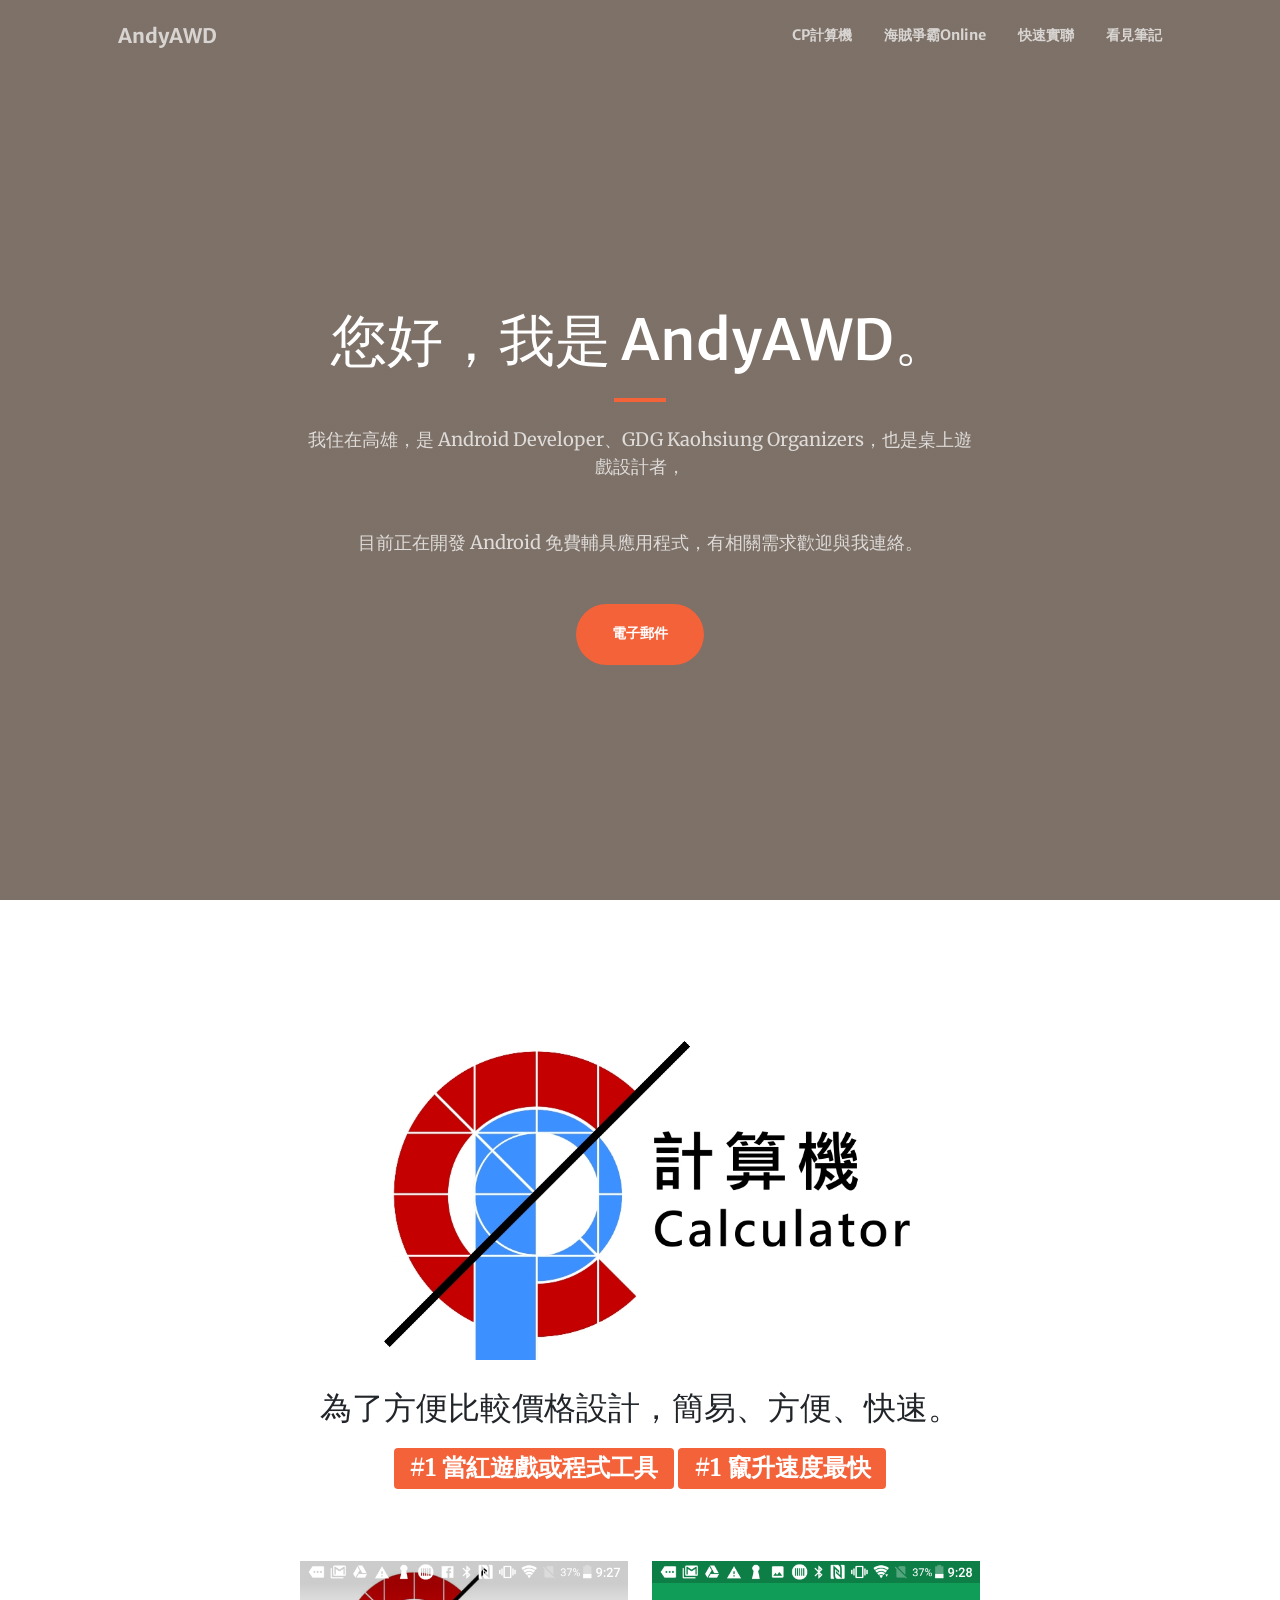
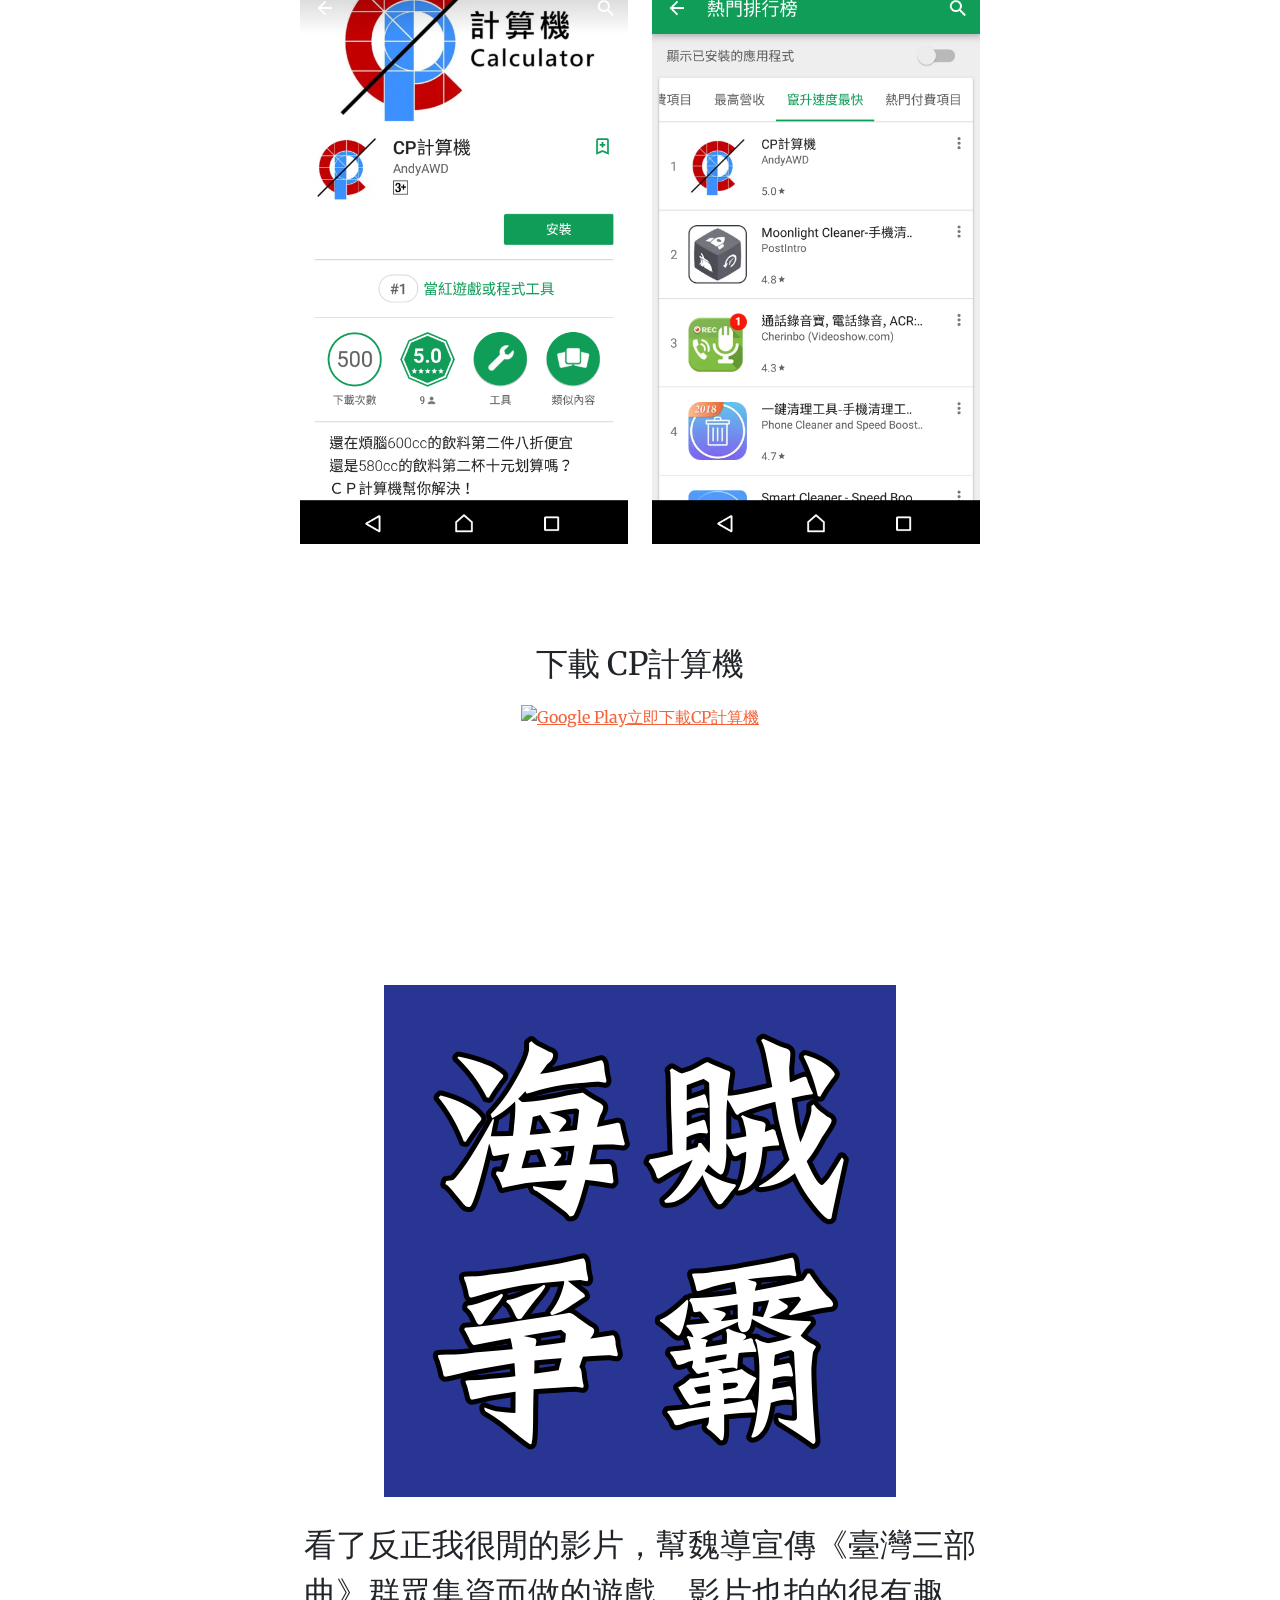
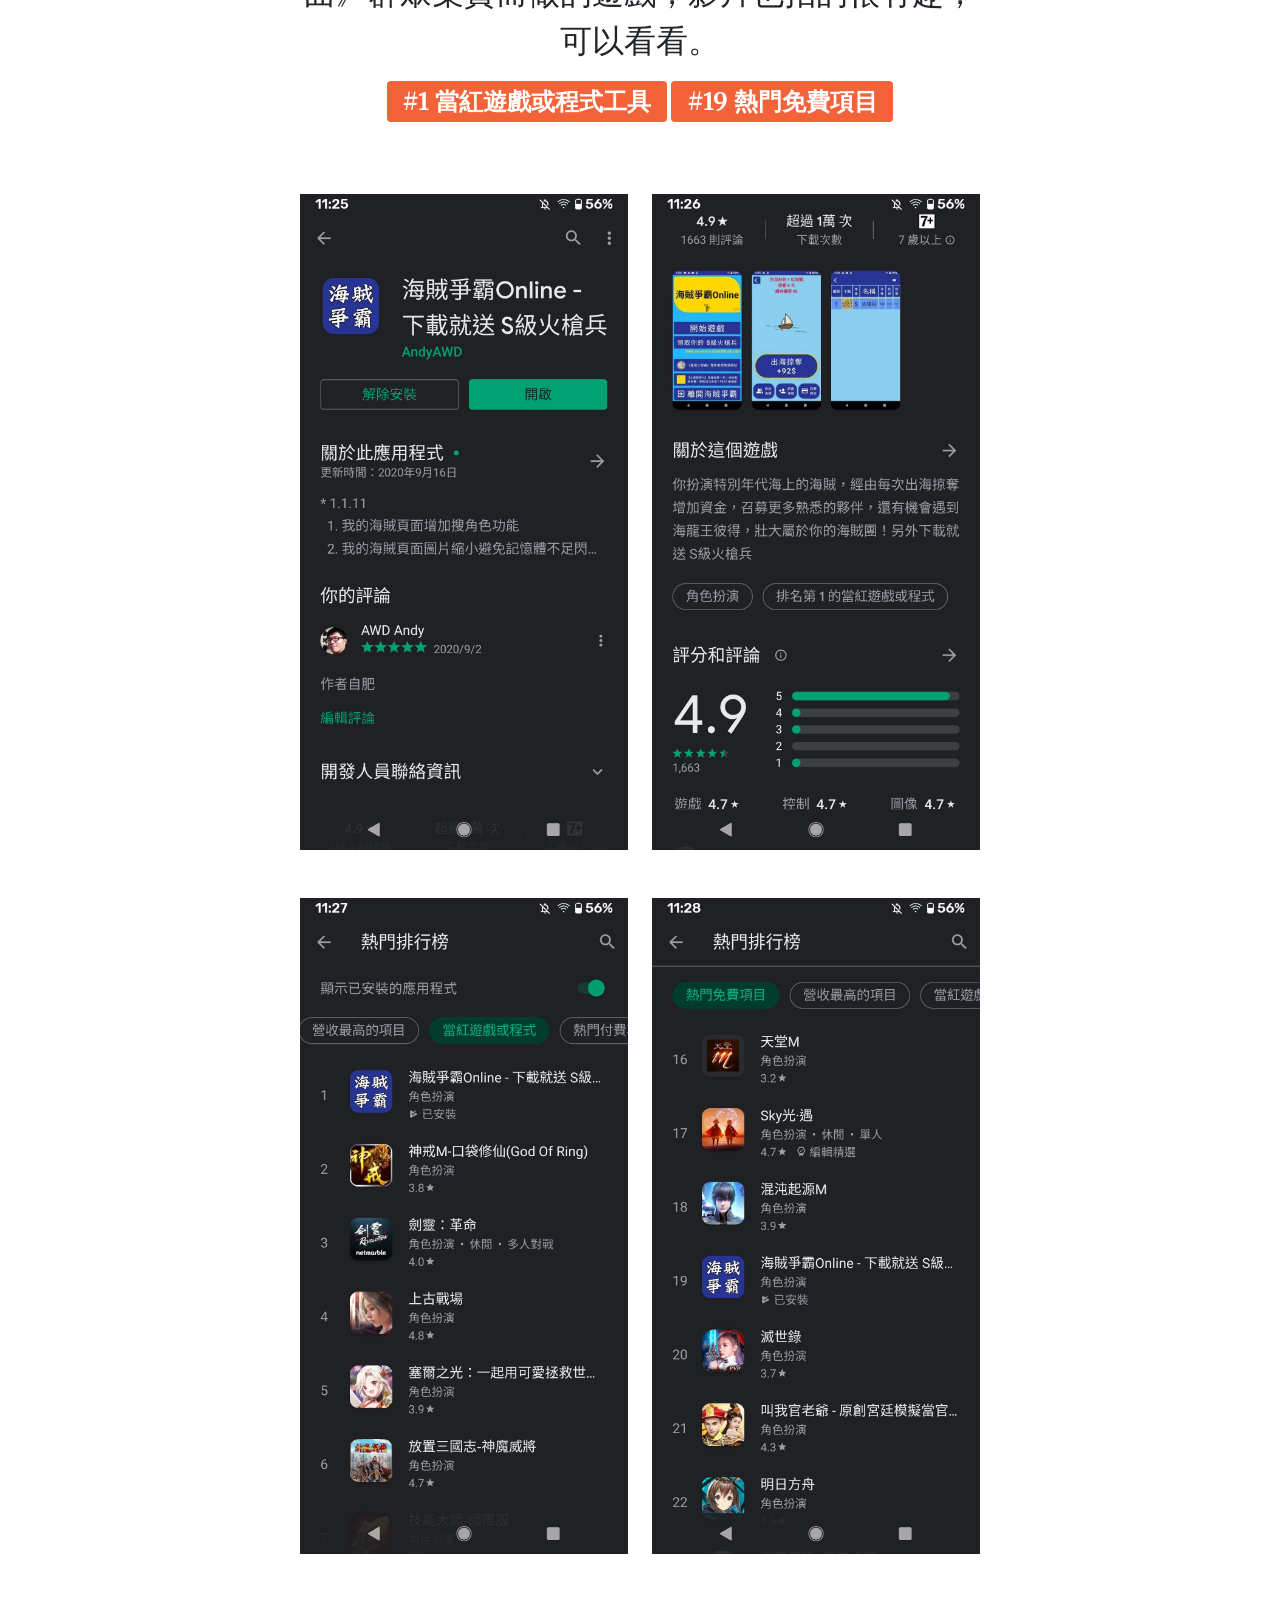
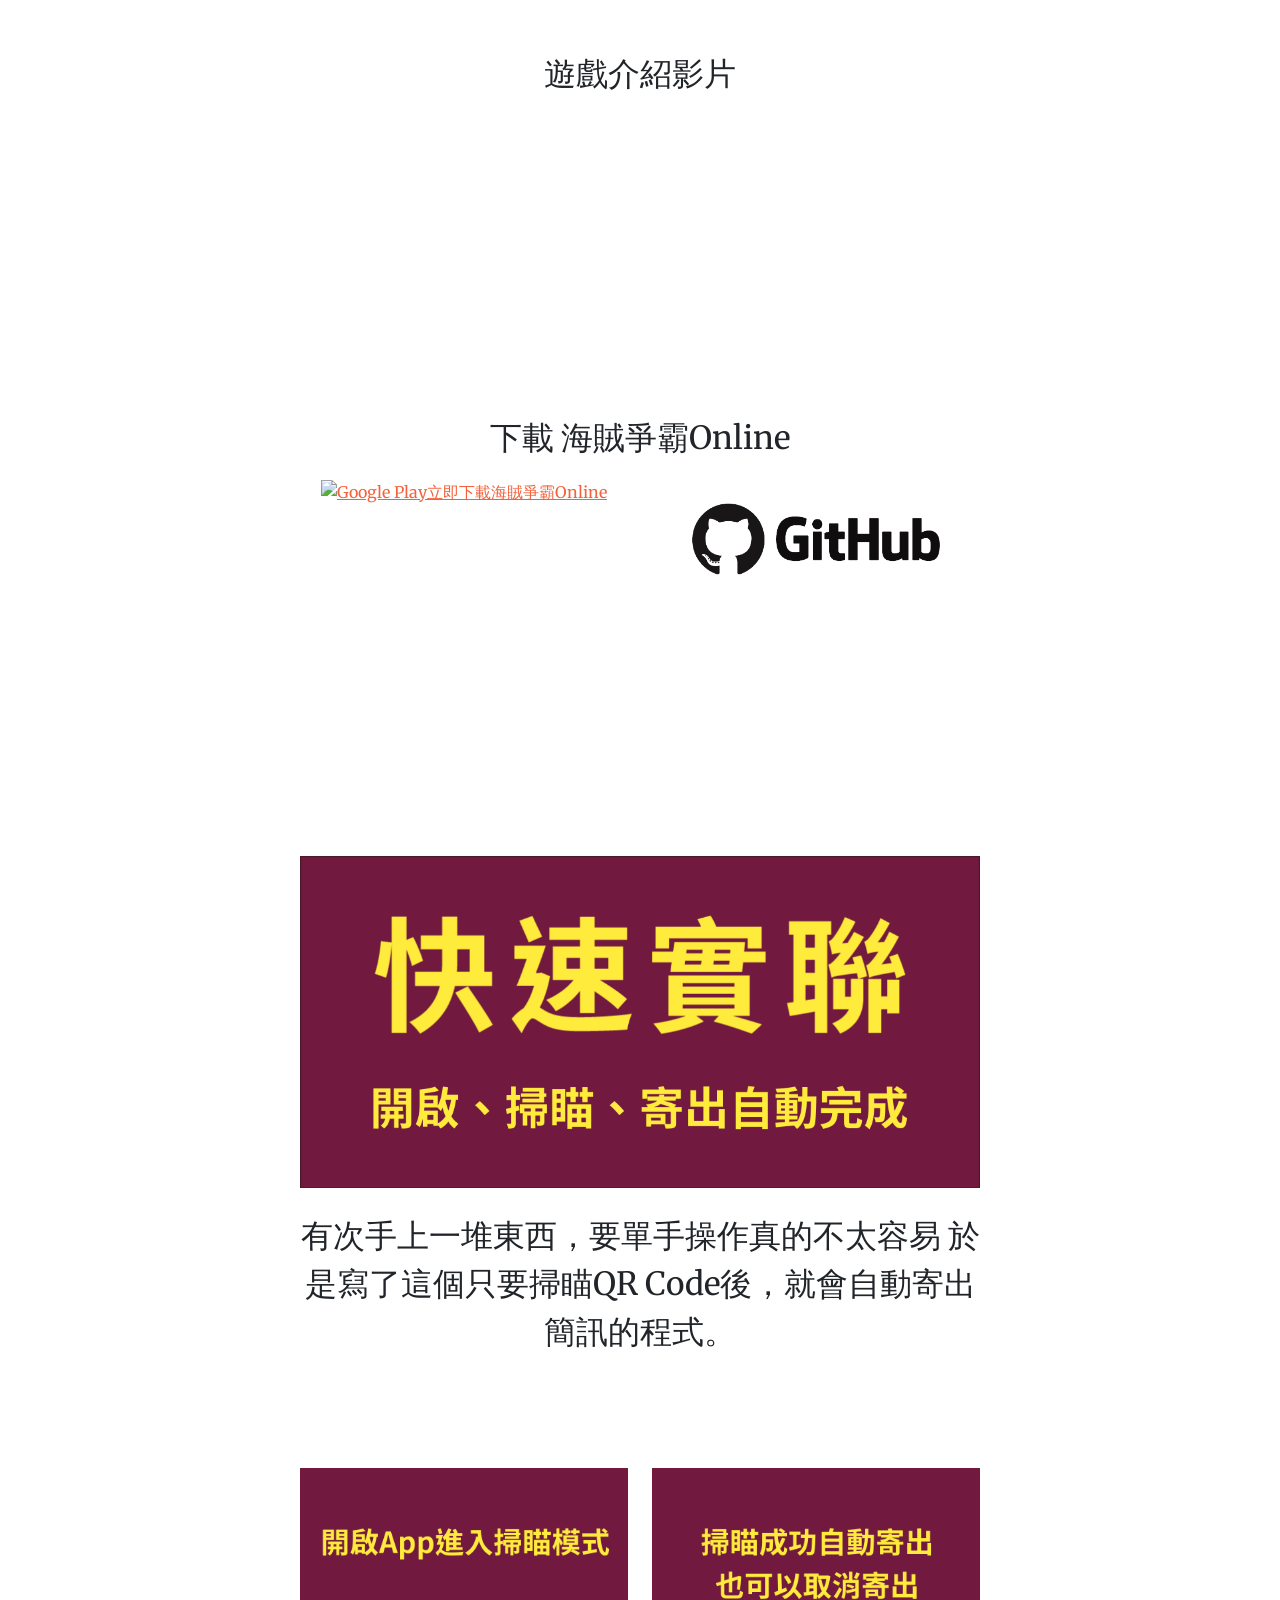
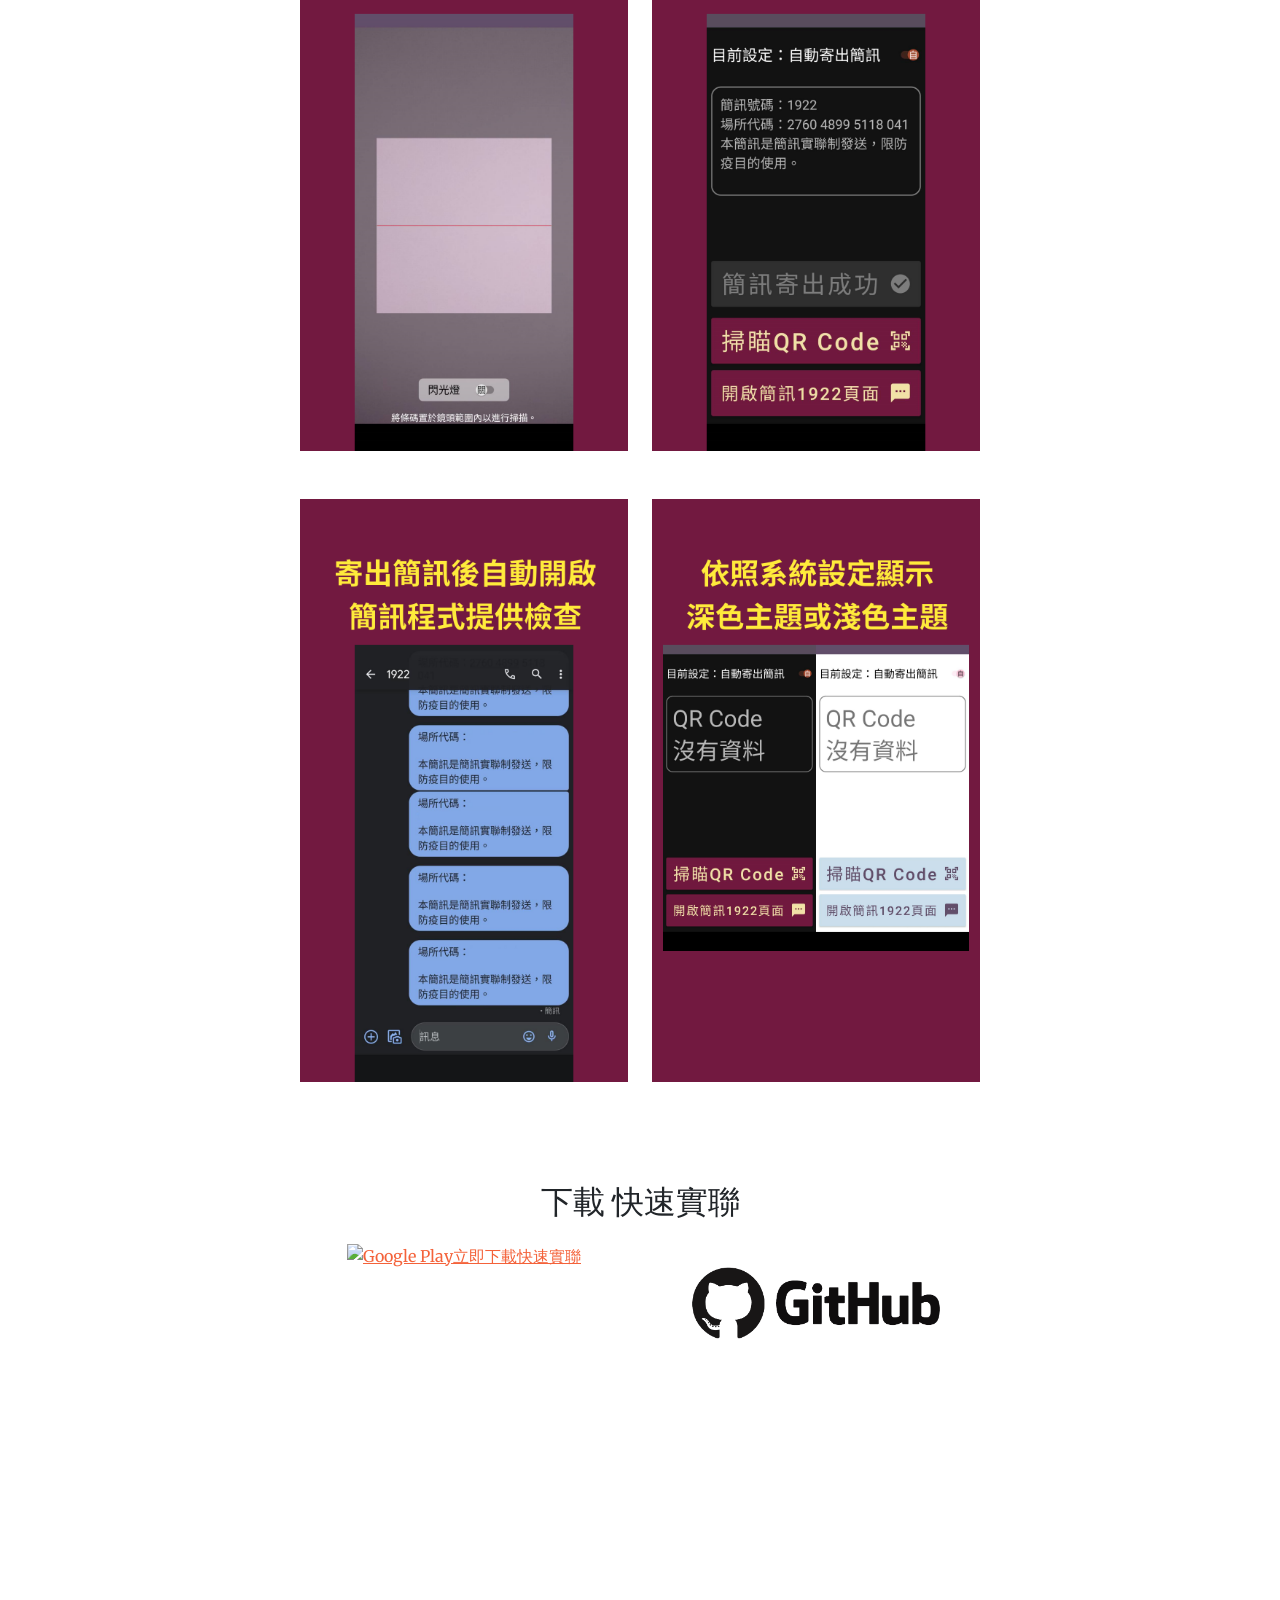
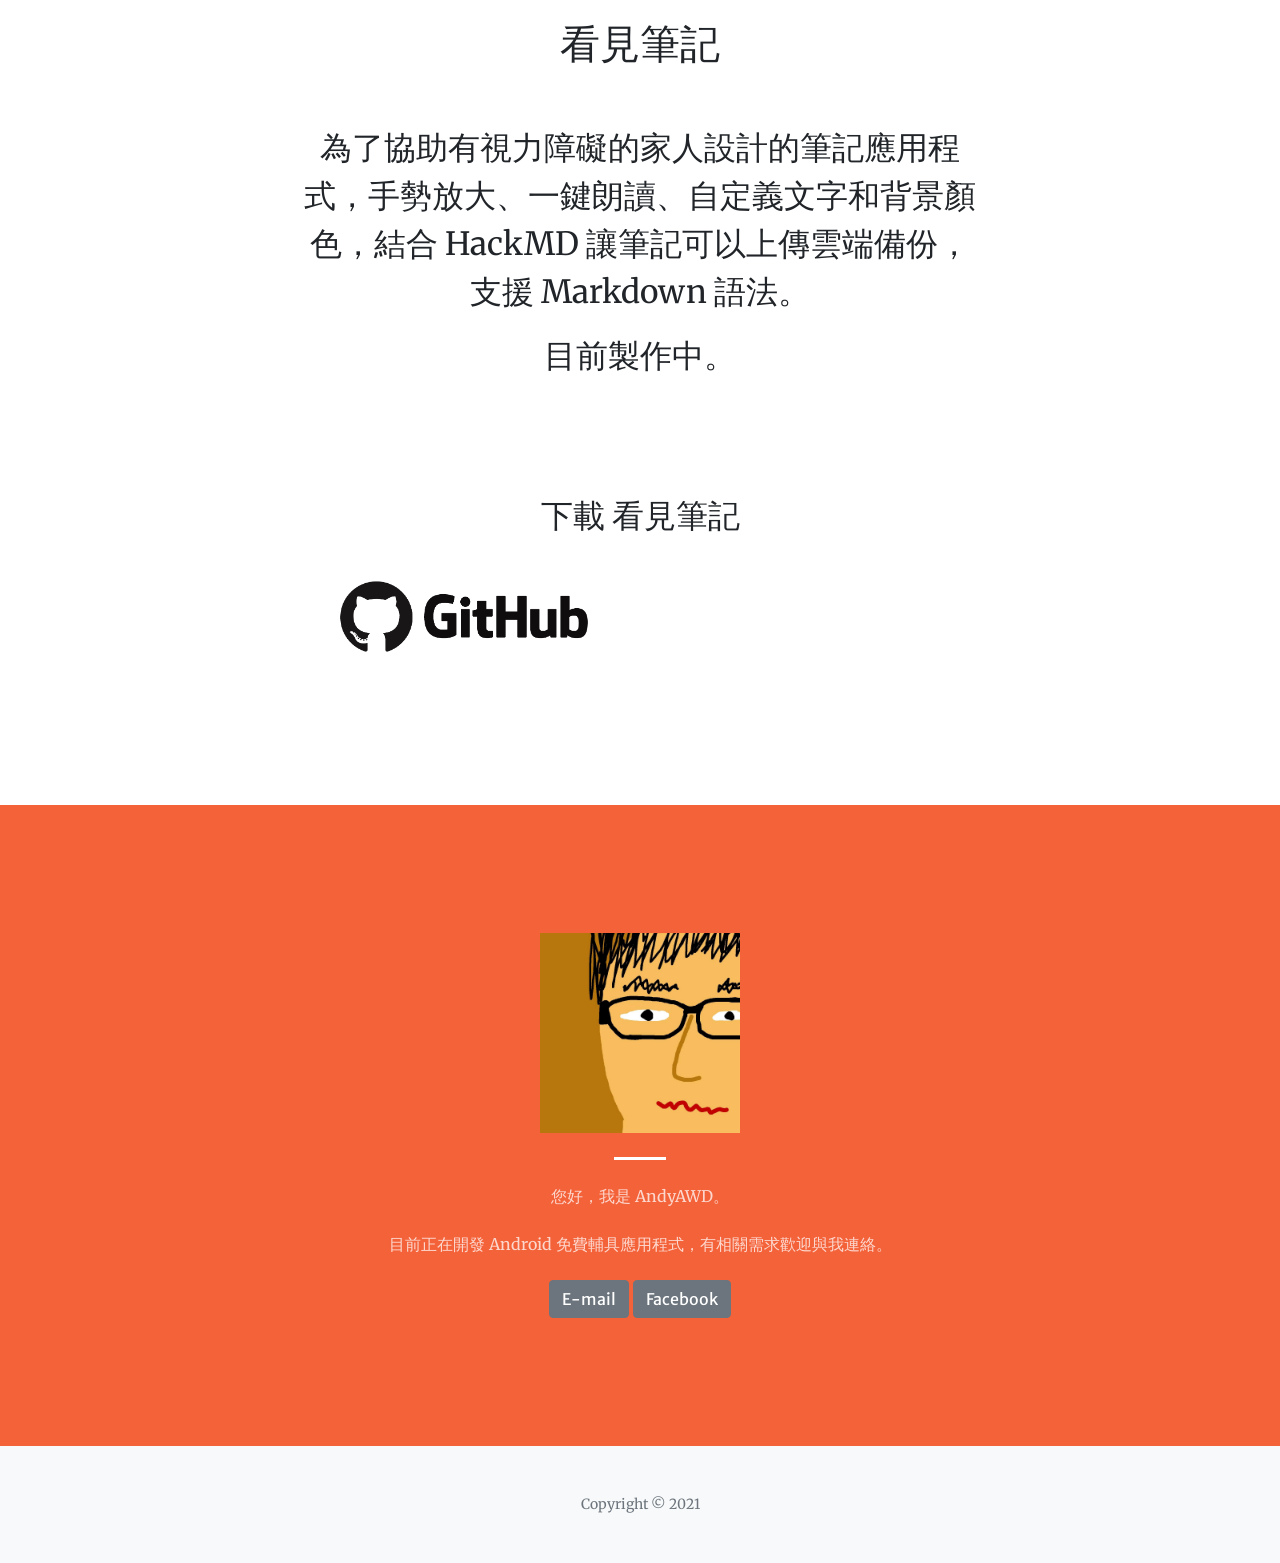
==== index.html @ 9fa6cf9e "feat: 設定Google分析" ====
<!DOCTYPE html>
<html lang="en">
    <head>
        <meta charset="utf-8" />
        <meta name="viewport" content="width=device-width, initial-scale=1, shrink-to-fit=no" />
        <meta name="description" content="" />
        <meta name="author" content="" />
        <meta property="og:title" content="AndyAWD"/>
        <meta property="og:description" content="記錄我製作的應用程式"/>
        <meta property="og:type" content="website"/>
        <meta property="og:image" content="assets/img/about/about_500.png"/>
        <meta name="facebook-domain-verification" content="kkitgtde4uwvy59bwtyilcyq6o98e9" />
        <title>AndyAWD</title>
        <!-- Favicon-->
        <link rel="icon" type="image/x-icon" href="assets/icon.png" />
        <!-- Bootstrap Icons-->
        <link href="https://cdn.jsdelivr.net/npm/bootstrap-icons@1.5.0/font/bootstrap-icons.css" rel="stylesheet" />
        <!-- Google fonts-->
        <link href="https://fonts.googleapis.com/css?family=Merriweather+Sans:400,700" rel="stylesheet" />
        <link href="https://fonts.googleapis.com/css?family=Merriweather:400,300,300italic,400italic,700,700italic" rel="stylesheet" type="text/css" />
        <!-- SimpleLightbox plugin CSS-->
        <link href="https://cdnjs.cloudflare.com/ajax/libs/SimpleLightbox/2.1.0/simpleLightbox.min.css" rel="stylesheet" />
        <!-- Core theme CSS (includes Bootstrap)-->
        <link href="css/styles.css" rel="stylesheet" />
        <!-- Global site tag (gtag.js) - Google Analytics -->
        <script async src="https://www.googletagmanager.com/gtag/js?id=G-0WCW564L2C"></script>
        <script>
          window.dataLayer = window.dataLayer || [];
          function gtag(){dataLayer.push(arguments);}
          gtag('js', new Date());
        
          gtag('config', 'G-0WCW564L2C');
        </script>    
    </head>
    <body id="page-top">
        <!-- Navigation-->
        <nav class="navbar navbar-expand-lg navbar-light fixed-top py-3" id="mainNav">
            <div class="container px-4 px-lg-5">
                <a class="navbar-brand" href="#page-top">AndyAWD</a>
                <button class="navbar-toggler navbar-toggler-right" type="button" data-bs-toggle="collapse" data-bs-target="#navbarResponsive" aria-controls="navbarResponsive" aria-expanded="false" aria-label="Toggle navigation"><span class="navbar-toggler-icon"></span></button>
                <div class="collapse navbar-collapse" id="navbarResponsive">
                    <ul class="navbar-nav ms-auto my-2 my-lg-0">
                        <li class="nav-item"><a class="nav-link" href="#costperformancecalculator">CP計算機</a></li>
                        <li class="nav-item"><a class="nav-link" href="#piratehegemonyonline">海賊爭霸Online</a></li>
                        <li class="nav-item"><a class="nav-link" href="#fastpass">快速實聯</a></li>
                        <li class="nav-item"><a class="nav-link" href="#seenote">看見筆記</a></li>
                    </ul>
                </div>
            </div>
        </nav>
        <!-- masthead-->
        <header class="masthead">
            <div class="container px-4 px-lg-5 h-100">
                <div class="row gx-4 gx-lg-5 h-100 align-items-center justify-content-center text-center">
                    <div class="col-lg-8 align-self-end">
                        <h1 class="text-white font-weight-bold">您好，我是 AndyAWD。</h1>
                        <hr class="divider" />
                    </div>
                    <div class="col-lg-8 align-self-baseline">
                        <p class="text-white-75 mb-5">我住在高雄，是 Android Developer、GDG Kaohsiung Organizers，也是桌上遊戲設計者，</p>
                        <p class="text-white-75 mb-5">目前正在開發 Android 免費輔具應用程式，有相關需求歡迎與我連絡。</p>
                        <a class="btn btn-primary btn-xl" href="mailto:anandydy529@gmail.com">電子郵件</a>
                    </div>
                </div>
            </div>
        </header>
        <!-- CP計算機-->
        <section class="page-section" id="costperformancecalculator">
            <div class="container px-4 px-lg-5">
                <div class="row gx-4 gx-lg-5 justify-content-center">
                    <div class="col-lg-8 text-center">  
                        <img class="img-fluid" src="assets/img/costperformancecalculator/cp00.png" alt="CP計算機宣傳頁"/>                        
                        <br></br>
                        <p class="text-center fs-2">為了方便比較價格設計，簡易、方便、快速。</p>
                        <div class="text-center fs-4 badge bg-primary text-nowrap">
                            #1 當紅遊戲或程式工具
                        </div>
                        <div class="text-center fs-4 badge bg-primary text-nowrap">
                            #1 竄升速度最快
                        </div>            
                        <br></br>
                        <br></br>
                        <div class="row">
                            <div class="col">
                                <img class="img-fluid" src="assets/img/costperformancecalculator/cp01.png" alt="CP計算機商店主頁面"/>
                            </div>                   
                            <div class="col">
                                <img class="img-fluid" src="assets/img/costperformancecalculator/cp02.png" alt="CP計算機排名"/>
                            </div>
                        </div>        
                        <br></br>        
                        <br></br>      
                        <p class="text-center fs-2">下載 CP計算機</p>                
                        <div class="row">                            
                            <div class="col">
                                <a href='https://play.google.com/store/apps/details?id=andyawd.com.tw.costperformancecalculator2&pcampaignid=pcampaignidMKT-Other-global-all-co-prtnr-py-PartBadge-Mar2515-1'>
                                    <img img class="img-fluid"  alt='Google Play立即下載CP計算機' src='https://play.google.com/intl/zh-TW/badges/static/images/badges/zh-tw_badge_web_generic.png'/></a>
                            </div>                   
                        </div>                                                          
                    </div>
                </div>
            </div>        
        </section>
        <!-- 海賊爭霸Online-->  
        <section class="page-section" id="piratehegemonyonline">
            <div class="container px-4 px-lg-5">
                <div class="row gx-4 gx-lg-5 justify-content-center">
                    <div class="col-lg-8 text-center">  
                        <img class="img-fluid" src="assets/img/piratehegemonyonline/ph00.png" alt="海賊爭霸Online宣傳頁"/>                        
                        <br></br>
                        <p class="text-center fs-2">看了反正我很閒的影片，幫魏導宣傳《臺灣三部曲》群眾集資而做的遊戲，影片也拍的很有趣，可以看看。</p>                        
                        <div class="text-center fs-4 badge bg-primary text-nowrap">
                            #1 當紅遊戲或程式工具
                        </div>
                        <div class="text-center fs-4 badge bg-primary text-nowrap">
                            #19 熱門免費項目
                        </div>            
                        <br></br>
                        <br></br>
                        <div class="row">
                            <div class="col">
                                <img class="img-fluid" src="assets/img/piratehegemonyonline/ph01.png" alt="海賊爭霸Online主頁面"/>
                            </div>                   
                            <div class="col">
                                <img class="img-fluid" src="assets/img/piratehegemonyonline/ph02.png" alt="海賊爭霸Online排名"/>
                            </div>
                        </div>
                        <br></br>
                        <div class="row">
                            <div class="col">
                                <img class="img-fluid" src="assets/img/piratehegemonyonline/ph03.png" alt="海賊爭霸Online當紅遊戲或程式工具排名1"/>
                            </div>                   
                            <div class="col">
                                <img class="img-fluid" src="assets/img/piratehegemonyonline/ph04.png" alt="海賊爭霸Online熱門免費項目排名19"/>
                            </div>
                        </div>   
                        <br></br>             
                        <br></br>      
                        <p class="text-center fs-2">遊戲介紹影片</p>                                                                        
                        <br></br>             
                        <div class="col">                       
                            <div class="row">
                                <div class="col">
                                    <iframe src="https://www.youtube.com/embed/2PVRy0pgXnU?start=548" title="YouTube video player" frameborder="0" allow="accelerometer; autoplay; clipboard-write; encrypted-media; gyroscope; picture-in-picture" allowfullscreen></iframe>
                                </div>     
                                <div class="col">
                                    <iframe src="https://www.youtube.com/embed/rWQ9uGQSWww" title="YouTube video player" frameborder="0" allow="accelerometer; autoplay; clipboard-write; encrypted-media; gyroscope; picture-in-picture" allowfullscreen></iframe>
                                </div>                            
                            </div>    
                        </div>                                          
                        <br></br>                       
                        <br></br>      
                        <p class="text-center fs-2">下載 海賊爭霸Online</p>                                          
                        <div class="row">
                            <div class="col">                                
                                <a href='https://play.google.com/store/apps/details?id=tw.com.andyawd.piratehegemonyonline&pcampaignid=pcampaignidMKT-Other-global-all-co-prtnr-py-PartBadge-Mar2515-1'>
                                    <img img class="img-fluid" alt='Google Play立即下載海賊爭霸Online' src='https://play.google.com/intl/zh-TW/badges/static/images/badges/zh-tw_badge_web_generic.png'/></a>
                            </div>                   
                            <div class="col">
                                <a href='https://github.com/AndyAWD/PirateHegemonyOnline'>
                                    <img img class="img-fluid" alt='海賊爭霸Online Github' src='assets/img/github.png'/></a>
                            </div>
                        </div>        
                    </div>
                </div>
            </div>        
        </section>
        <!-- 快速實聯-->
        <section class="page-section" id="fastpass">
            <div class="container px-4 px-lg-5">
                <div class="row gx-4 gx-lg-5 justify-content-center">
                    <div class="col-lg-8 text-center">  
                        <img class="img-fluid" src="assets/img/fastpass/fp00.png" alt="快速實聯宣傳頁"/>                        
                        <br></br>
                        <p class="text-center fs-2">有次手上一堆東西，要單手操作真的不太容易 於是寫了這個只要掃瞄QR Code後，就會自動寄出簡訊的程式。</p>                                              
                        <br></br>
                        <br></br>
                        <div class="row">
                            <div class="col">
                                <img class="img-fluid" src="assets/img/fastpass/fp01.png" alt="快速實聯掃瞄頁"/>
                            </div>                   
                            <div class="col">
                                <img class="img-fluid" src="assets/img/fastpass/fp02.png" alt="快速實聯主頁面"/>
                            </div>
                        </div>
                        <br></br>
                        <div class="row">
                            <div class="col">
                                <img class="img-fluid" src="assets/img/fastpass/fp03.png" alt="快速實聯簡訊頁"/>
                            </div>                   
                            <div class="col">
                                <img class="img-fluid" src="assets/img/fastpass/fp04.png" alt="快速實聯顏色主題頁"/>
                            </div>
                        </div>                                             
                        <br></br>                       
                        <br></br>      
                        <p class="text-center fs-2">下載 快速實聯</p>                                          
                        <div class="row">
                            <div class="col">                                
                                <a href='https://play.google.com/store/apps/details?id=tw.com.andyawd.fastpass&pcampaignid=pcampaignidMKT-Other-global-all-co-prtnr-py-PartBadge-Mar2515-1'>
                                    <img img class="img-fluid" alt='Google Play立即下載快速實聯' src='https://play.google.com/intl/zh-TW/badges/static/images/badges/zh-tw_badge_web_generic.png'/></a>
                            </div>                   
                            <div class="col">
                                <a href='https://github.com/AndyAWD/FastPass'>
                                    <img img class="img-fluid" alt='快速實聯 Github' src='assets/img/github.png'/></a>
                            </div>
                        </div>        
                    </div>
                </div>
            </div>    
        </section>
        <!-- 看見筆記-->
        <section class="page-section" id="seenote">
            <div class="container px-4 px-lg-5">
                <div class="row gx-4 gx-lg-5 justify-content-center">
                    <h1 class="text-center mt-0">看見筆記</h1>
                    <div class="col-lg-8 text-center">                          
                        <br></br>
                        <p class="text-center fs-2">為了協助有視力障礙的家人設計的筆記應用程式，手勢放大、一鍵朗讀、自定義文字和背景顏色，結合 HackMD 讓筆記可以上傳雲端備份，支援 Markdown 語法。</p>                        
                        <p class="text-center fs-2">目前製作中。</p>                        
                        <br></br>
                        <br></br>
                        <p class="text-center fs-2">下載 看見筆記</p>   
                        <div class="row">
                            <div class="col">
                                <a href='https://github.com/AndyAWD/SeeNote'>
                                    <img img class="img-fluid" alt='看見筆記 Github' src='assets/img/github.png'/></a>                                                                
                            </div>                   
                            <div class="col">                                
                            </div>
                        </div>                                
                    </div>
                </div>
            </div>    
        </section>    
        <!-- About-->
        <section class="page-section bg-primary" id="about">
            <div class="container px-4 px-lg-5">
                <div class="row gx-4 gx-lg-5 justify-content-center">
                    <div class="col-lg-8 text-center">
                        <img class="img-fluid" src="assets/img/about/about_1000.png" width="200"/>
                        <hr class="divider divider-light" />
                        <p class="text-white-75 mb-4">您好，我是 AndyAWD。</p>           
                        <p class="text-white-75 mb-4">目前正在開發 Android 免費輔具應用程式，有相關需求歡迎與我連絡。</p>                    
                        <a class="btn btn-secondary" href="mailto:anandydy529@gmail.com" role="button">E-mail</a>
                        <a class="btn btn-secondary" href="https://www.facebook.com/anandydy529" role="button">Facebook</a>
                    </div>
                </div>
            </div>
        </section>
        <!-- Footer-->
        <footer class="bg-light py-5">
            <div class="container px-4 px-lg-5"><div class="small text-center text-muted">Copyright &copy; 2021</div></div>
        </footer>
        <!-- Bootstrap core JS-->
        <script src="http://www.warofelection.com/js/bootstrap.bundle.min.js"></script>
        <!-- SimpleLightbox plugin JS-->
        <script src="https://cdnjs.cloudflare.com/ajax/libs/SimpleLightbox/2.1.0/simpleLightbox.min.js"></script>
        <!-- Core theme JS-->
        <script src="js/scripts.js"></script>
        <!-- * * * * * * * * * * * * * * * * * * * * * * * * * * * * * * * * * * * * * * * *-->
        <!-- * *                               SB Forms JS                               * *-->
        <!-- * * Activate your form at https://startbootstrap.com/solution/contact-forms * *-->
        <!-- * * * * * * * * * * * * * * * * * * * * * * * * * * * * * * * * * * * * * * * *-->
        <script src="https://cdn.startbootstrap.com/sb-forms-latest.js"></script>
    </body>
</html>
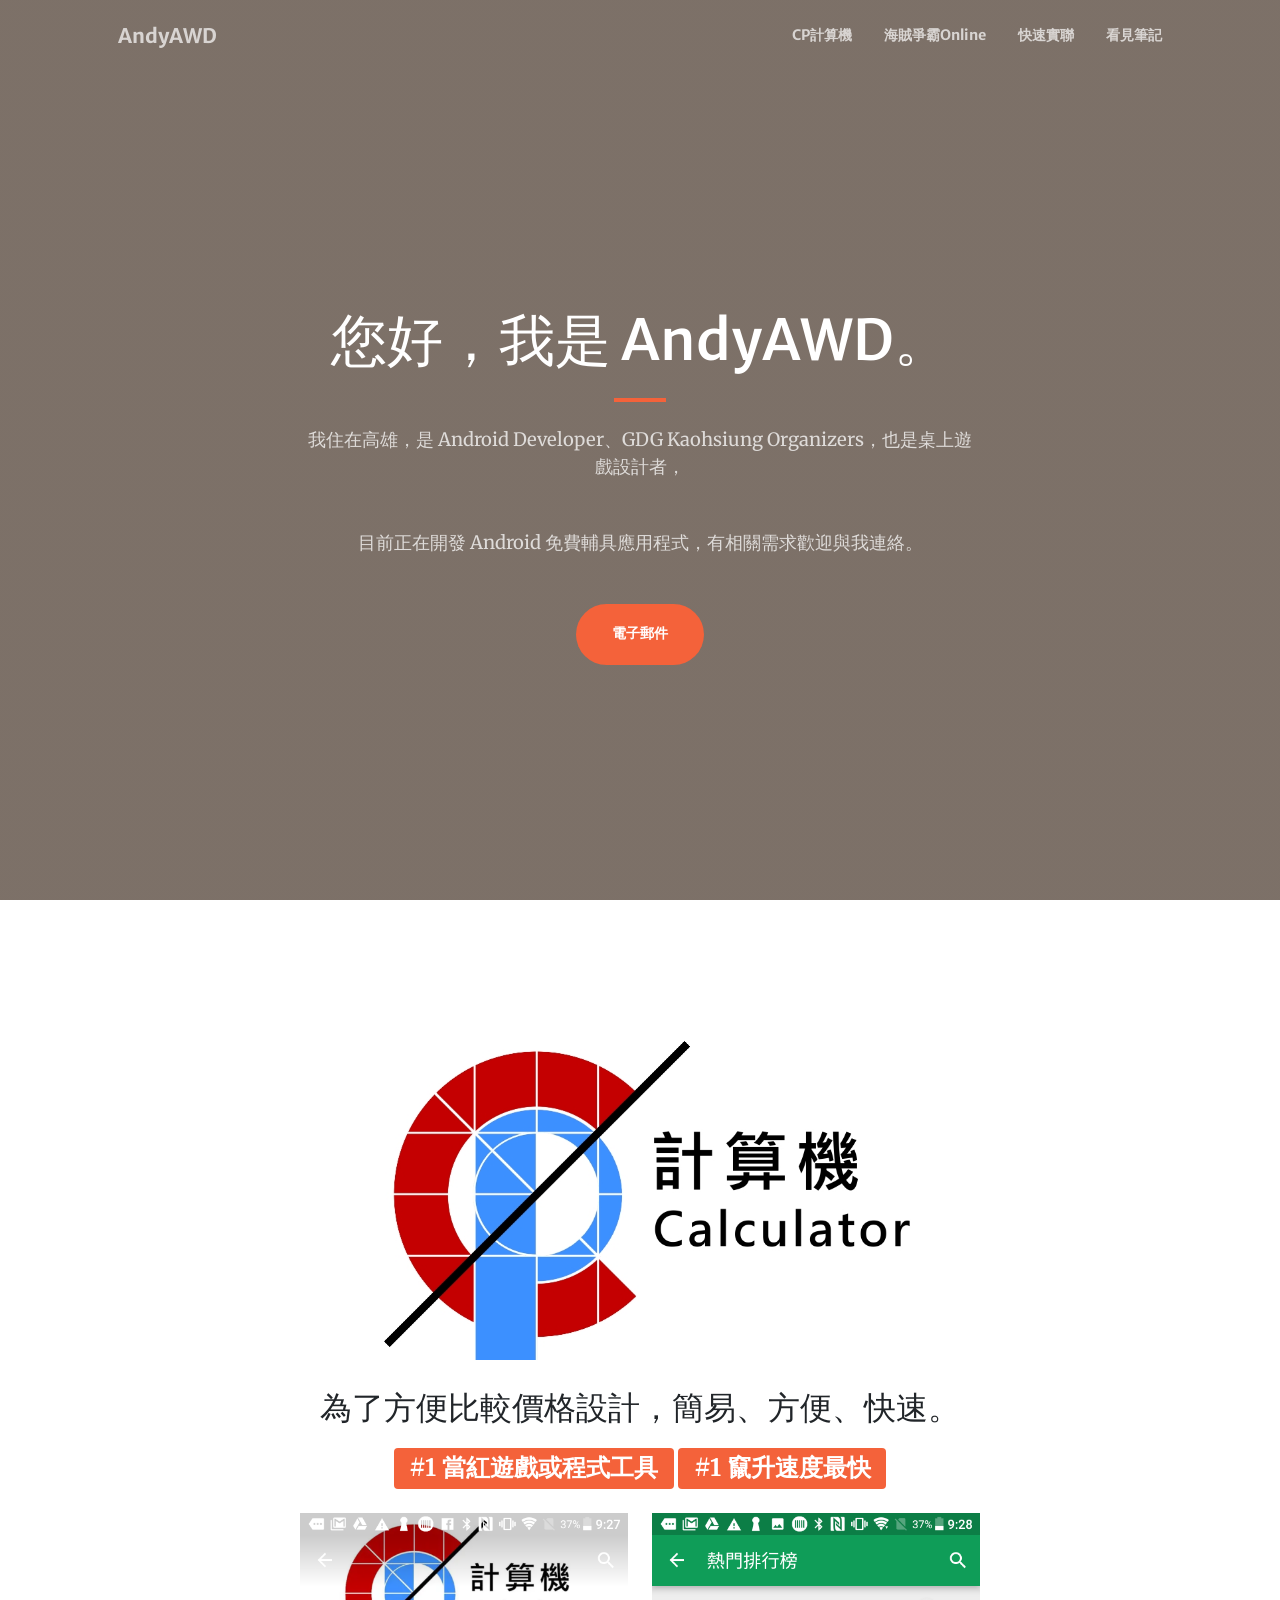
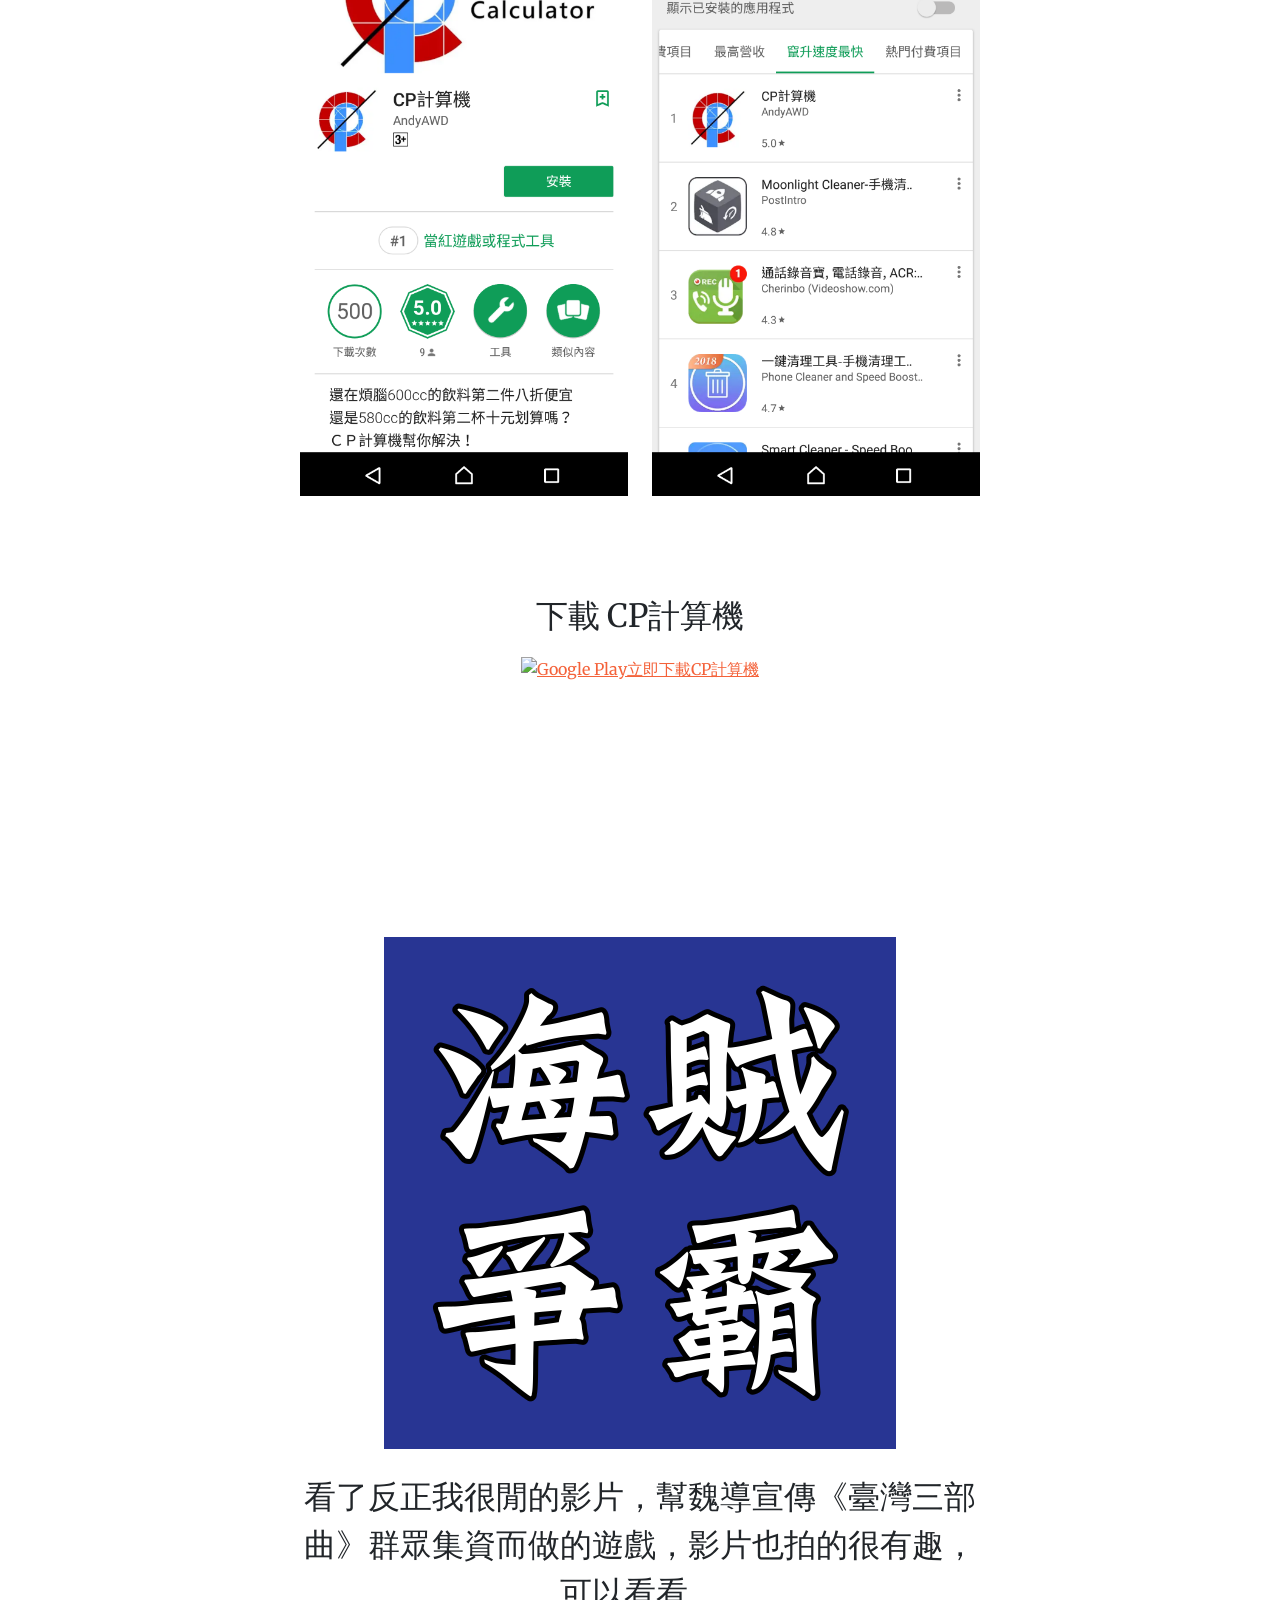
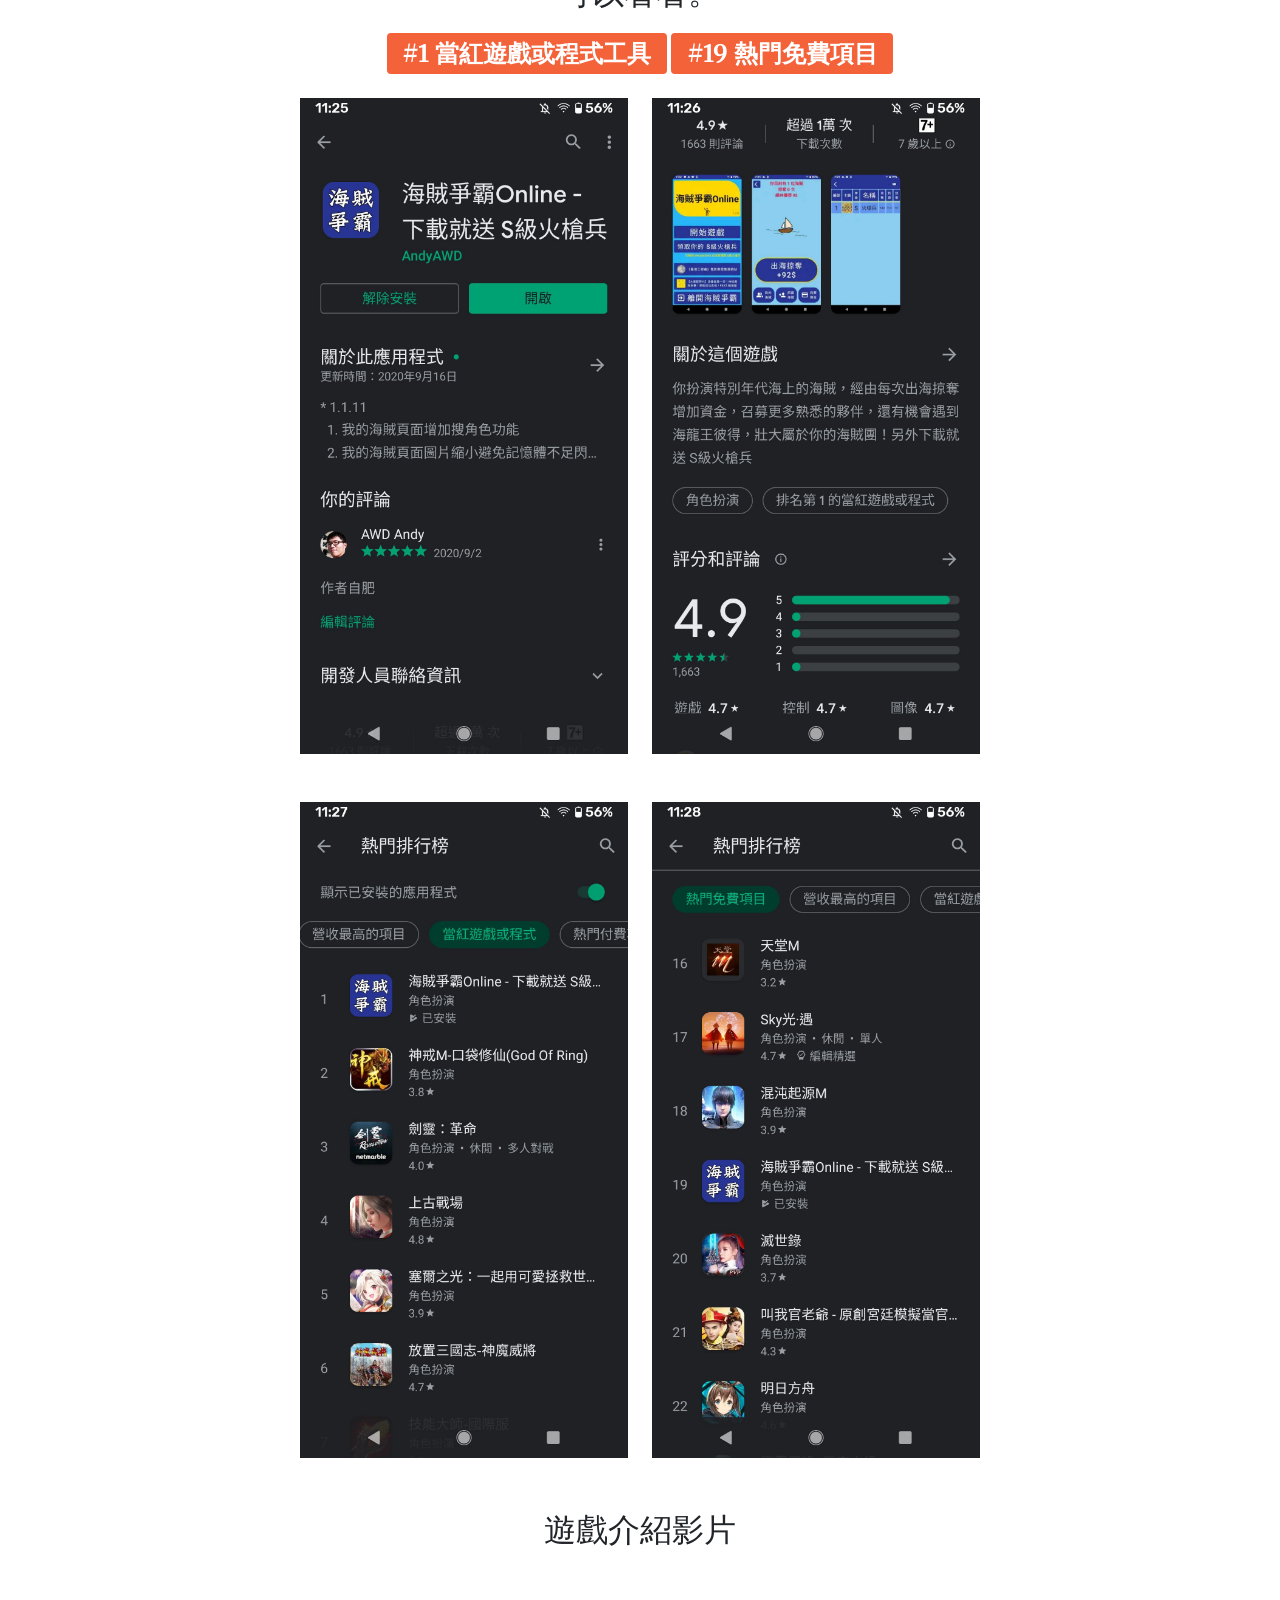
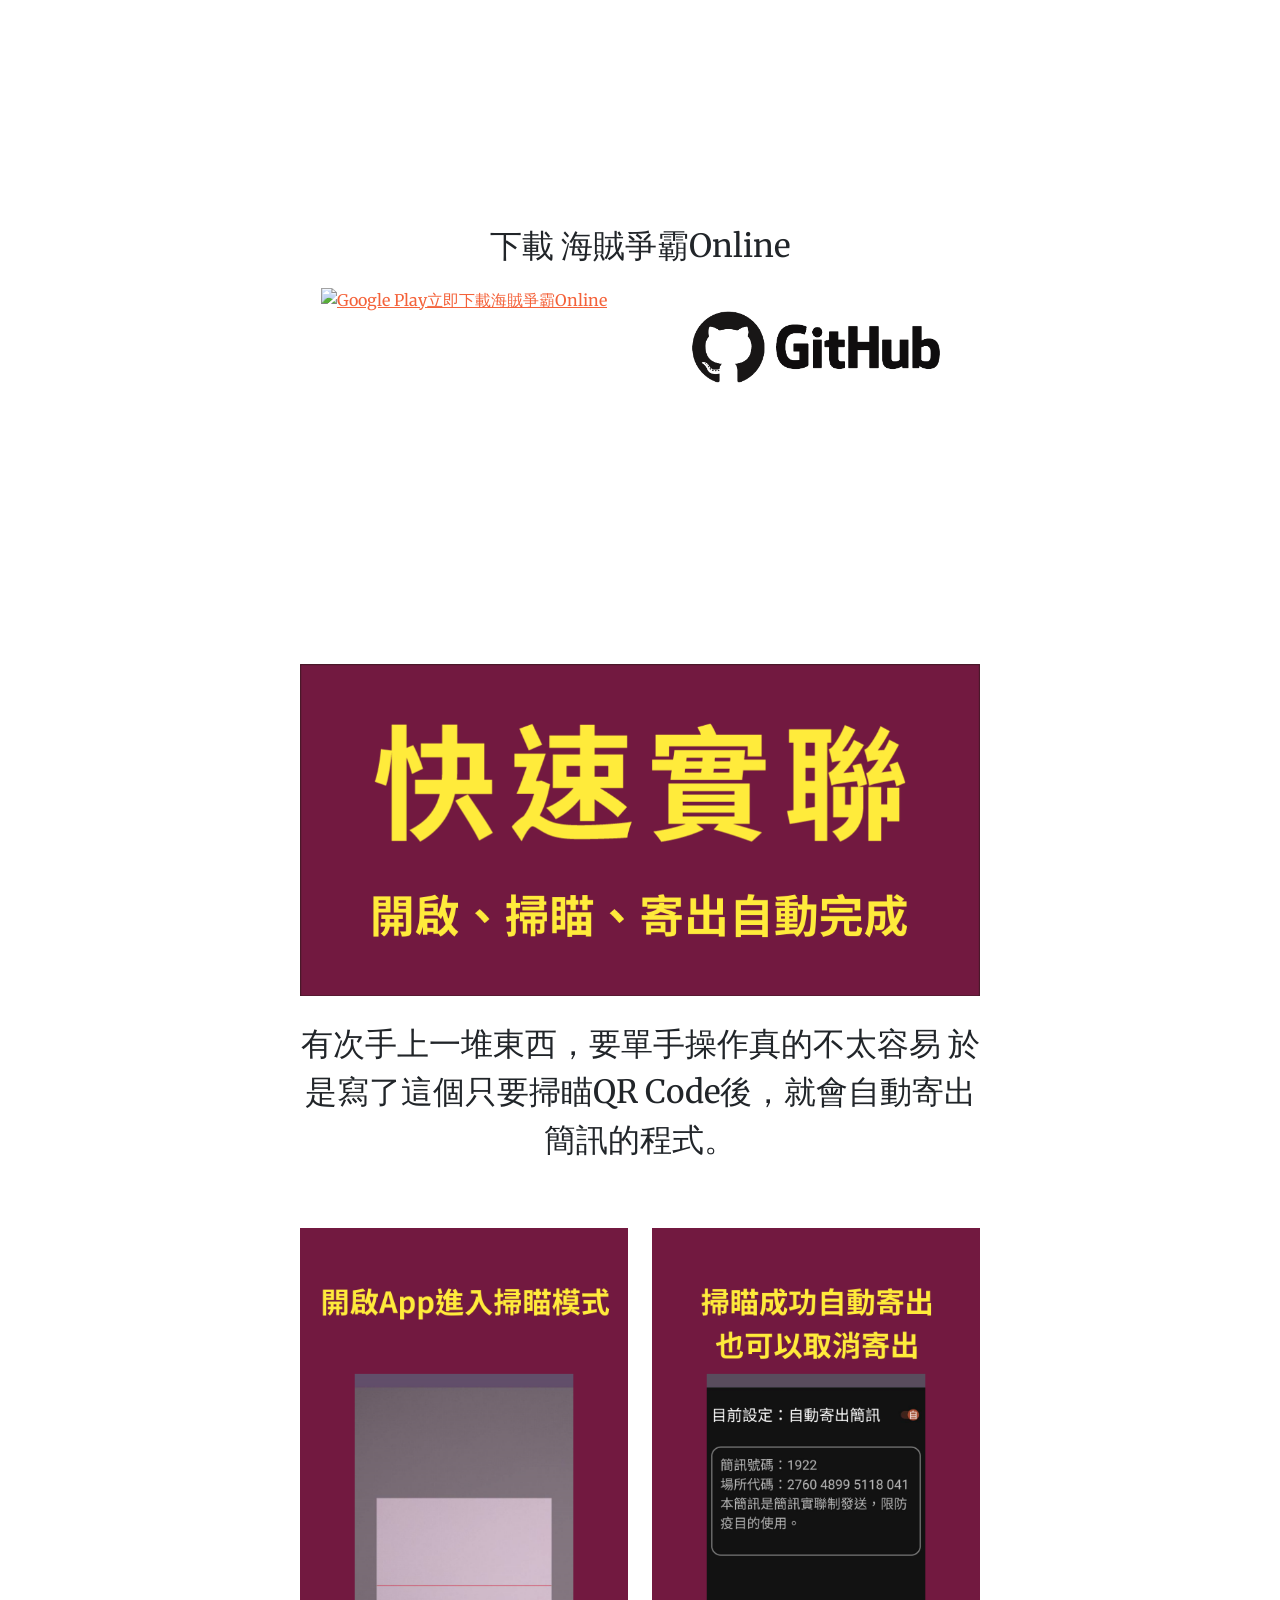
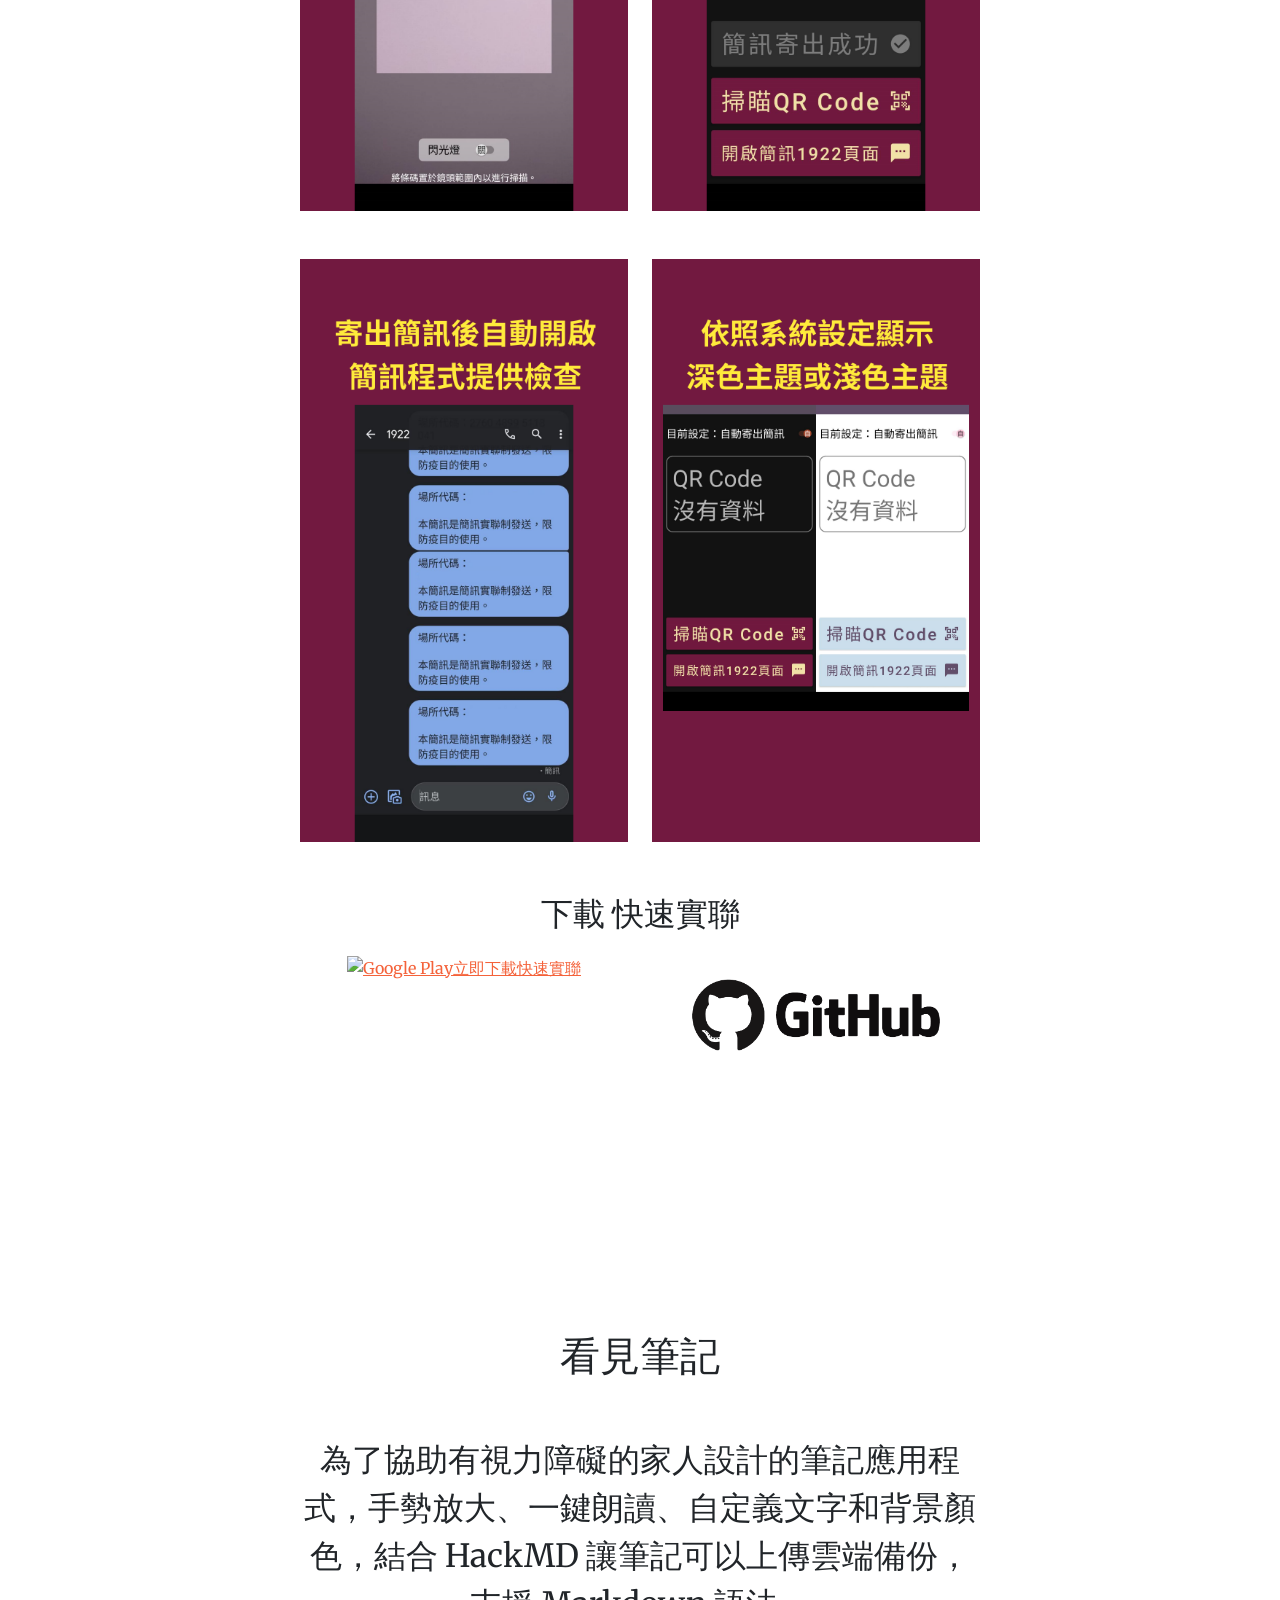
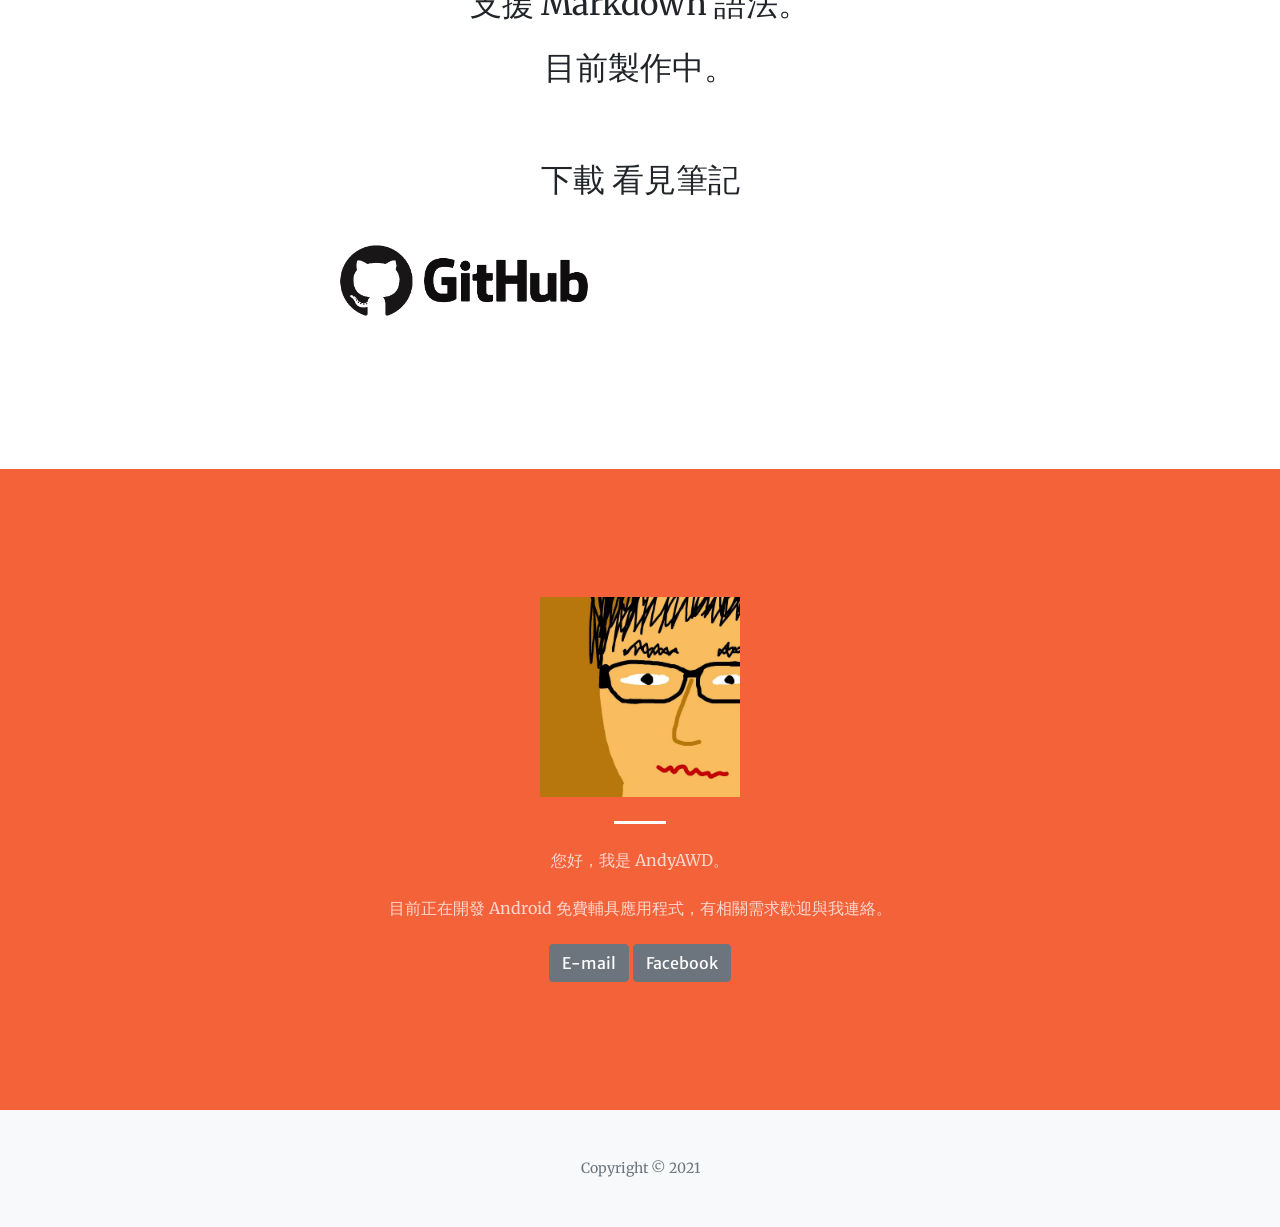
==== commit 6c056bb6: "feat: 排版修改 移除多餘的換行" ====
--- a/index.html
+++ b/index.html
@@ -79,7 +79,6 @@
                             #1 竄升速度最快
                         </div>            
                         <br></br>
-                        <br></br>
                         <div class="row">
                             <div class="col">
                                 <img class="img-fluid" src="assets/img/costperformancecalculator/cp01.png" alt="CP計算機商店主頁面"/>
@@ -116,7 +115,6 @@
                             #19 熱門免費項目
                         </div>            
                         <br></br>
-                        <br></br>
                         <div class="row">
                             <div class="col">
                                 <img class="img-fluid" src="assets/img/piratehegemonyonline/ph01.png" alt="海賊爭霸Online主頁面"/>
@@ -135,7 +133,6 @@
                             </div>
                         </div>   
                         <br></br>             
-                        <br></br>      
                         <p class="text-center fs-2">遊戲介紹影片</p>                                                                        
                         <br></br>             
                         <div class="col">                       
@@ -149,7 +146,6 @@
                             </div>    
                         </div>                                          
                         <br></br>                       
-                        <br></br>      
                         <p class="text-center fs-2">下載 海賊爭霸Online</p>                                          
                         <div class="row">
                             <div class="col">                                
@@ -174,7 +170,6 @@
                         <br></br>
                         <p class="text-center fs-2">有次手上一堆東西，要單手操作真的不太容易 於是寫了這個只要掃瞄QR Code後，就會自動寄出簡訊的程式。</p>                                              
                         <br></br>
-                        <br></br>
                         <div class="row">
                             <div class="col">
                                 <img class="img-fluid" src="assets/img/fastpass/fp01.png" alt="快速實聯掃瞄頁"/>
@@ -193,7 +188,6 @@
                             </div>
                         </div>                                             
                         <br></br>                       
-                        <br></br>      
                         <p class="text-center fs-2">下載 快速實聯</p>                                          
                         <div class="row">
                             <div class="col">                                
@@ -218,7 +212,6 @@
                         <br></br>
                         <p class="text-center fs-2">為了協助有視力障礙的家人設計的筆記應用程式，手勢放大、一鍵朗讀、自定義文字和背景顏色，結合 HackMD 讓筆記可以上傳雲端備份，支援 Markdown 語法。</p>                        
                         <p class="text-center fs-2">目前製作中。</p>                        
-                        <br></br>
                         <br></br>
                         <p class="text-center fs-2">下載 看見筆記</p>   
                         <div class="row">
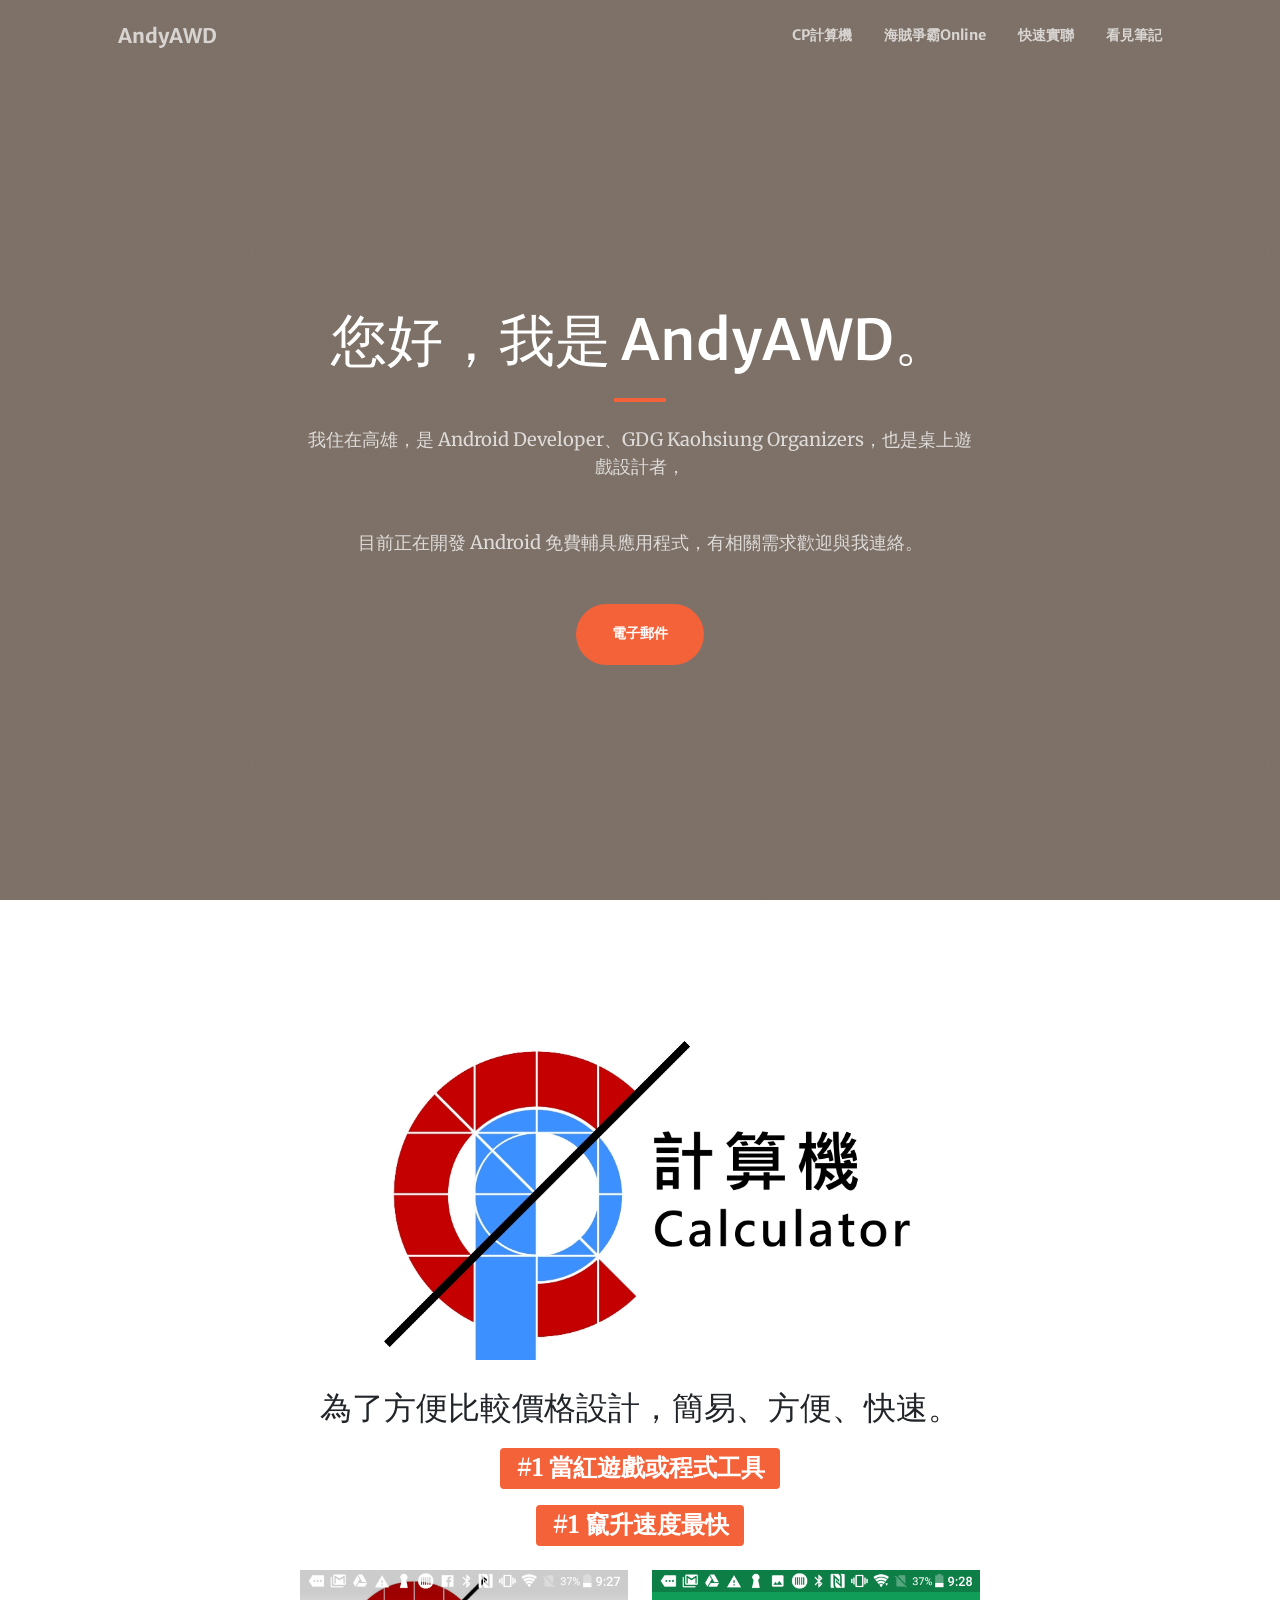
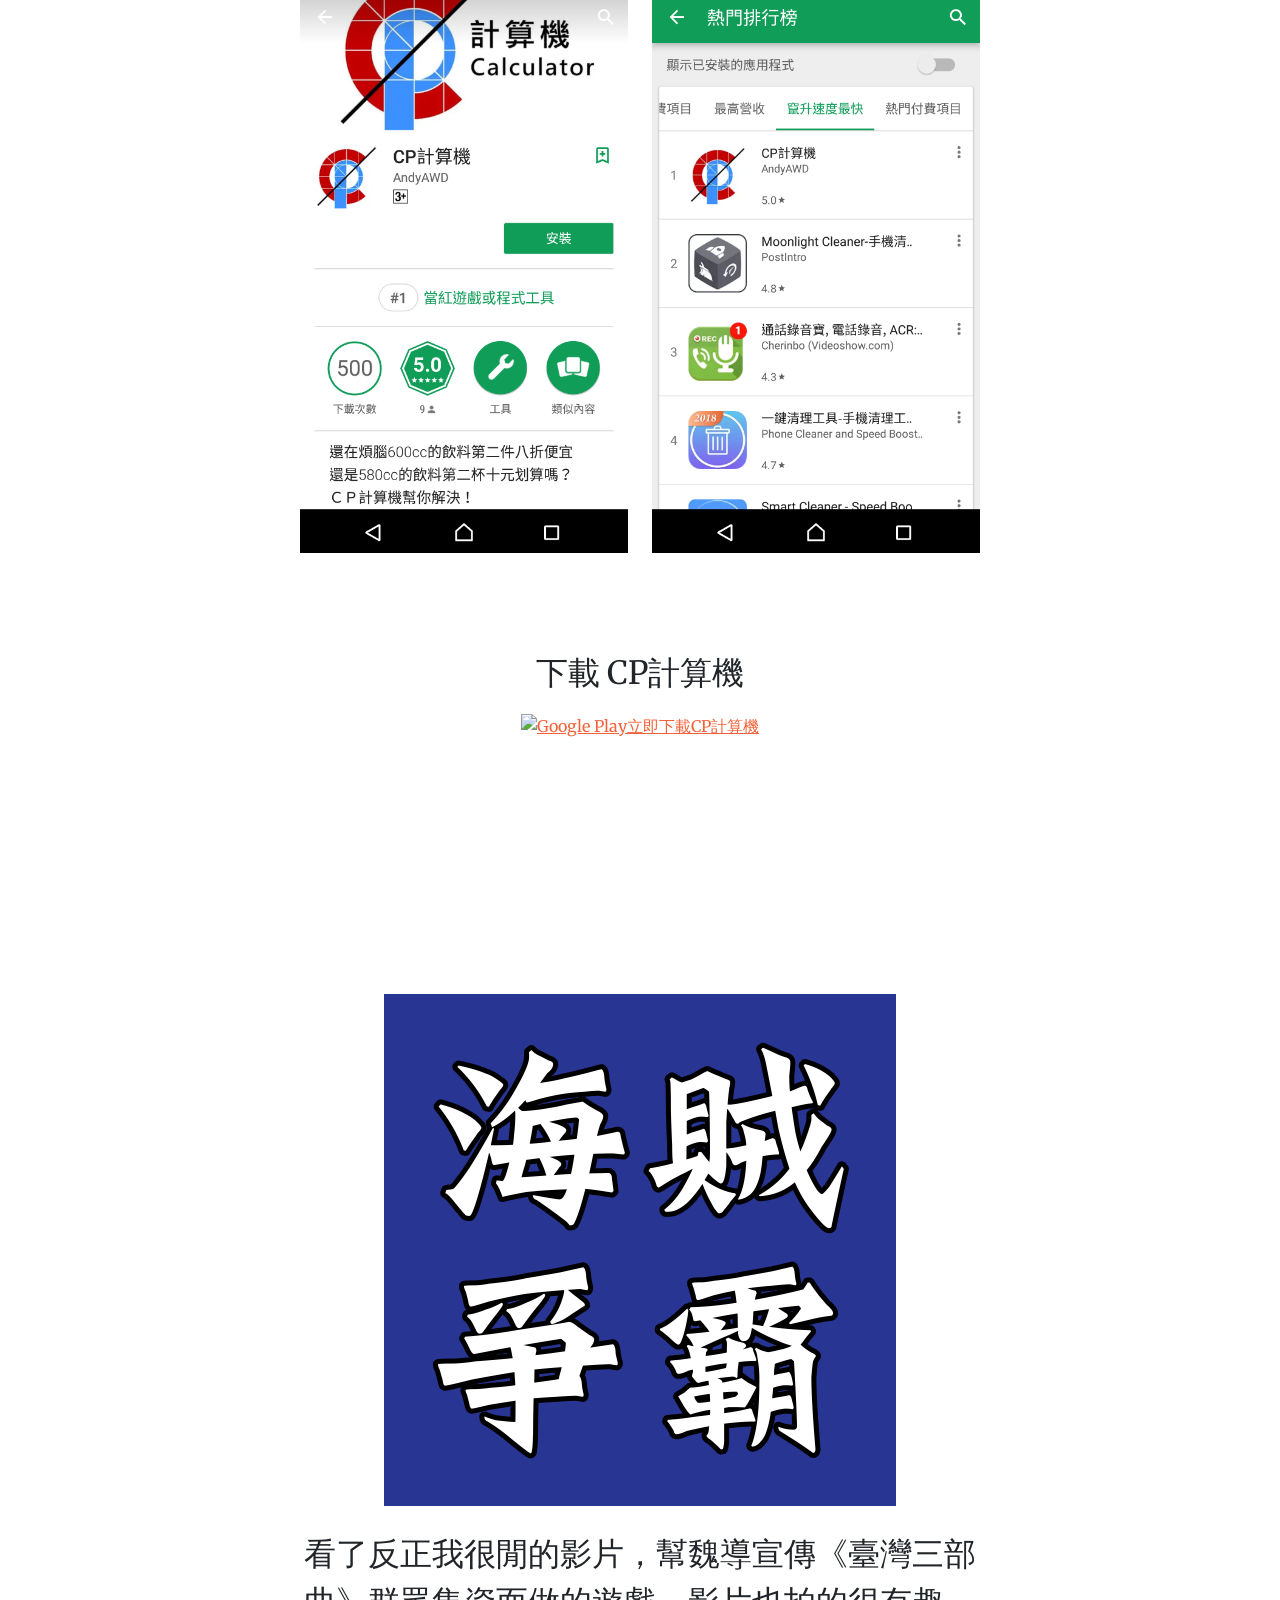
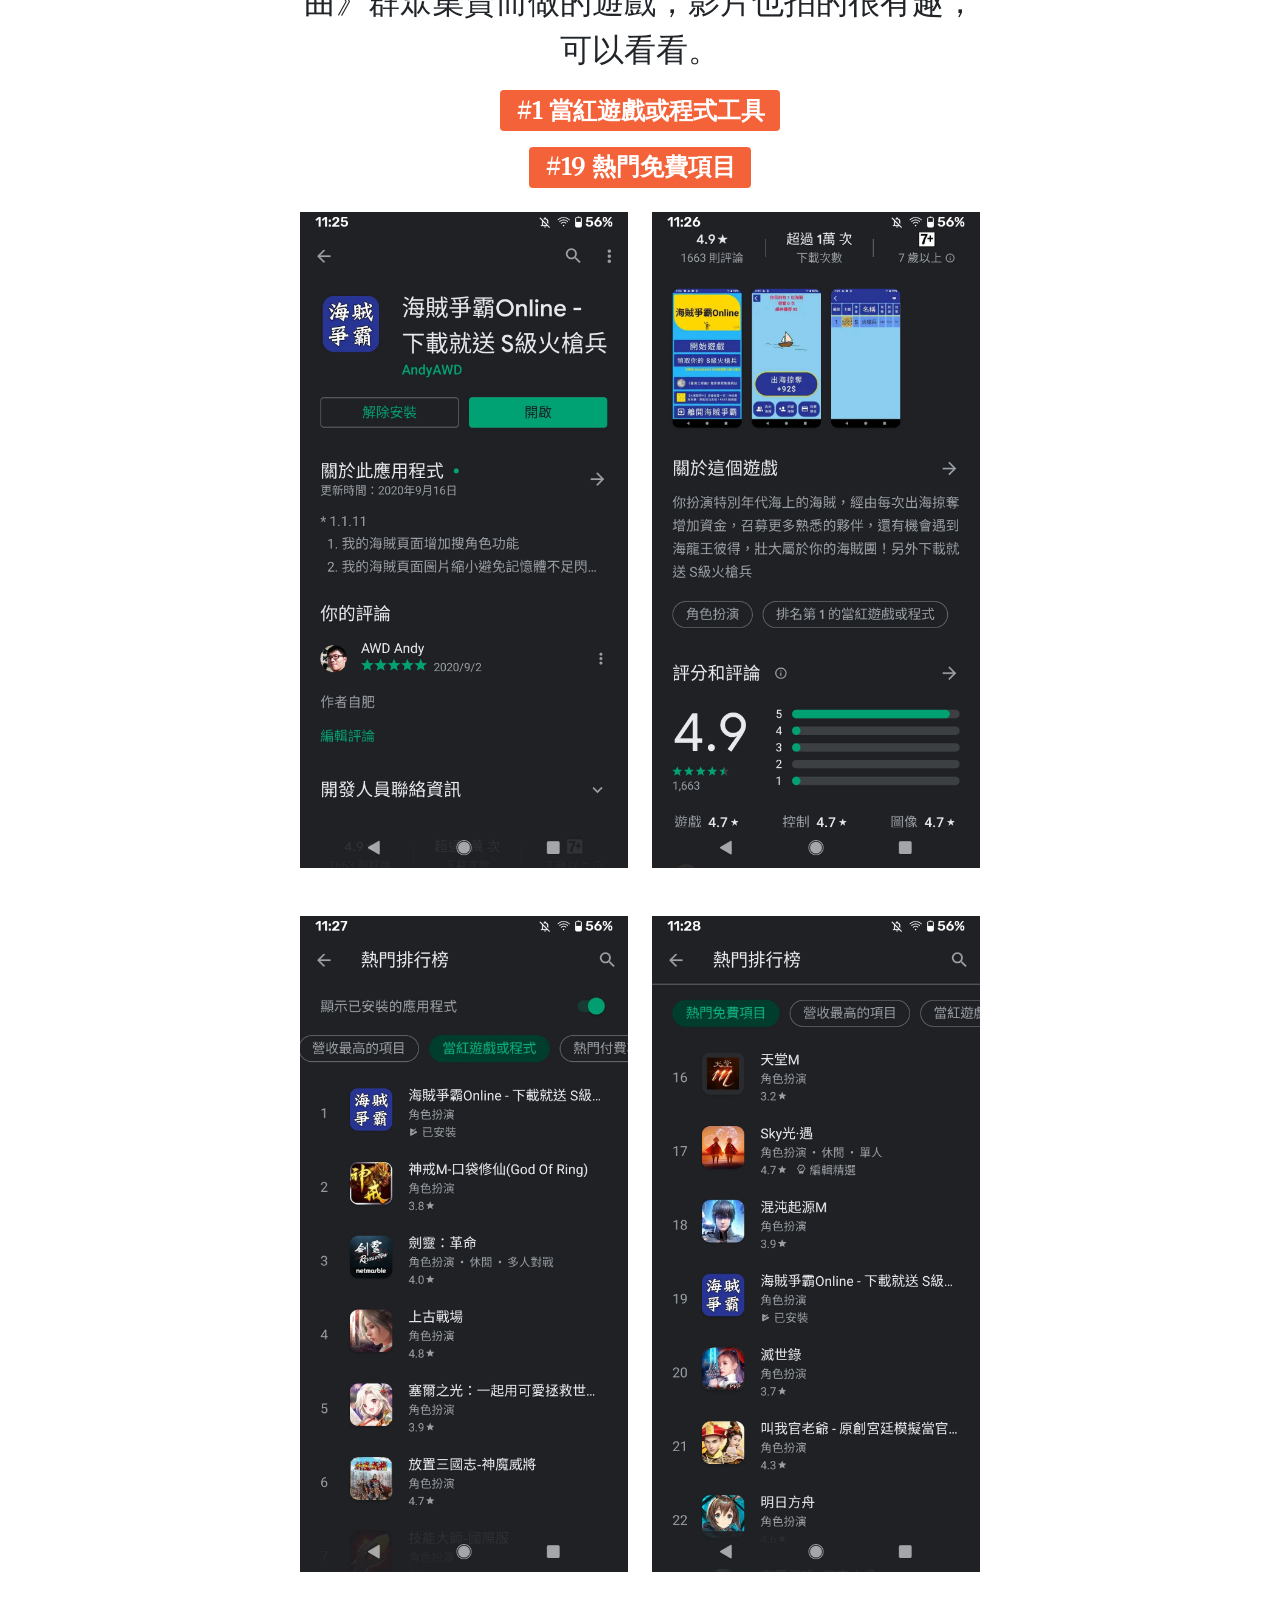
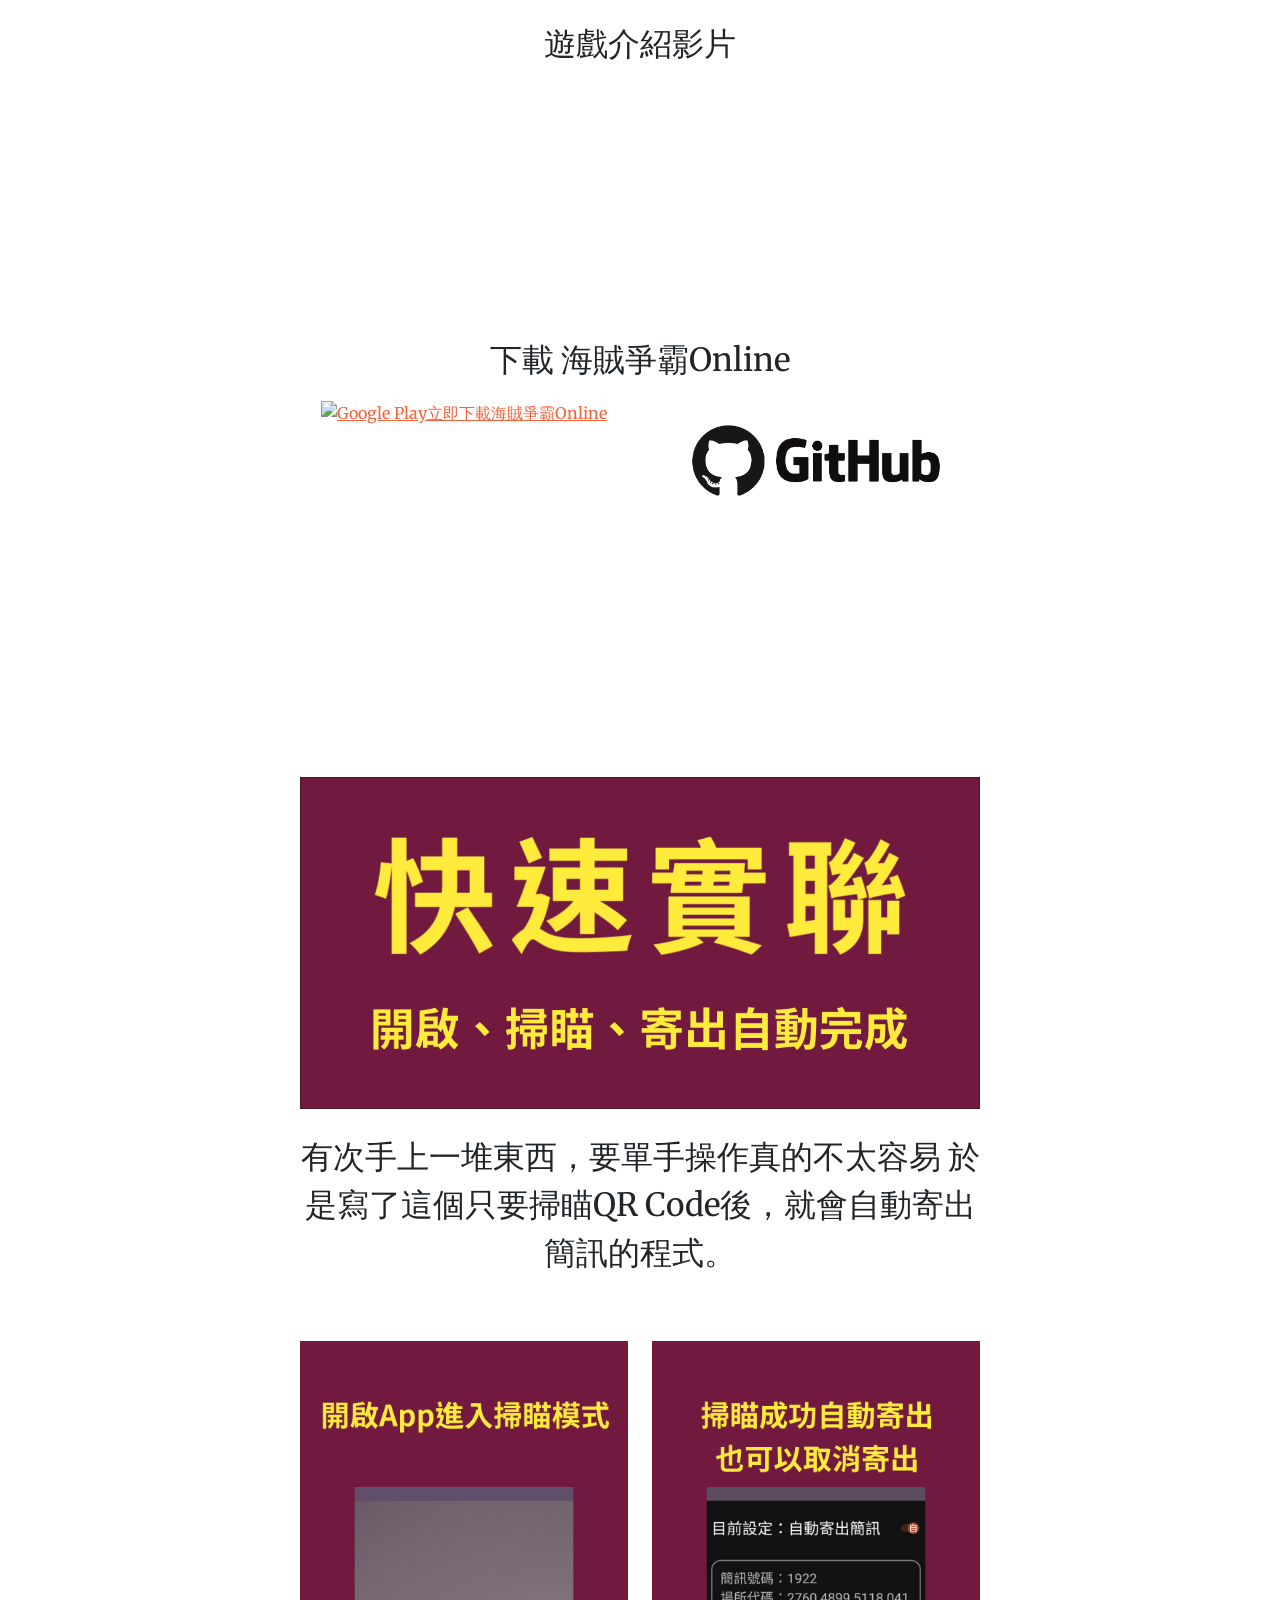
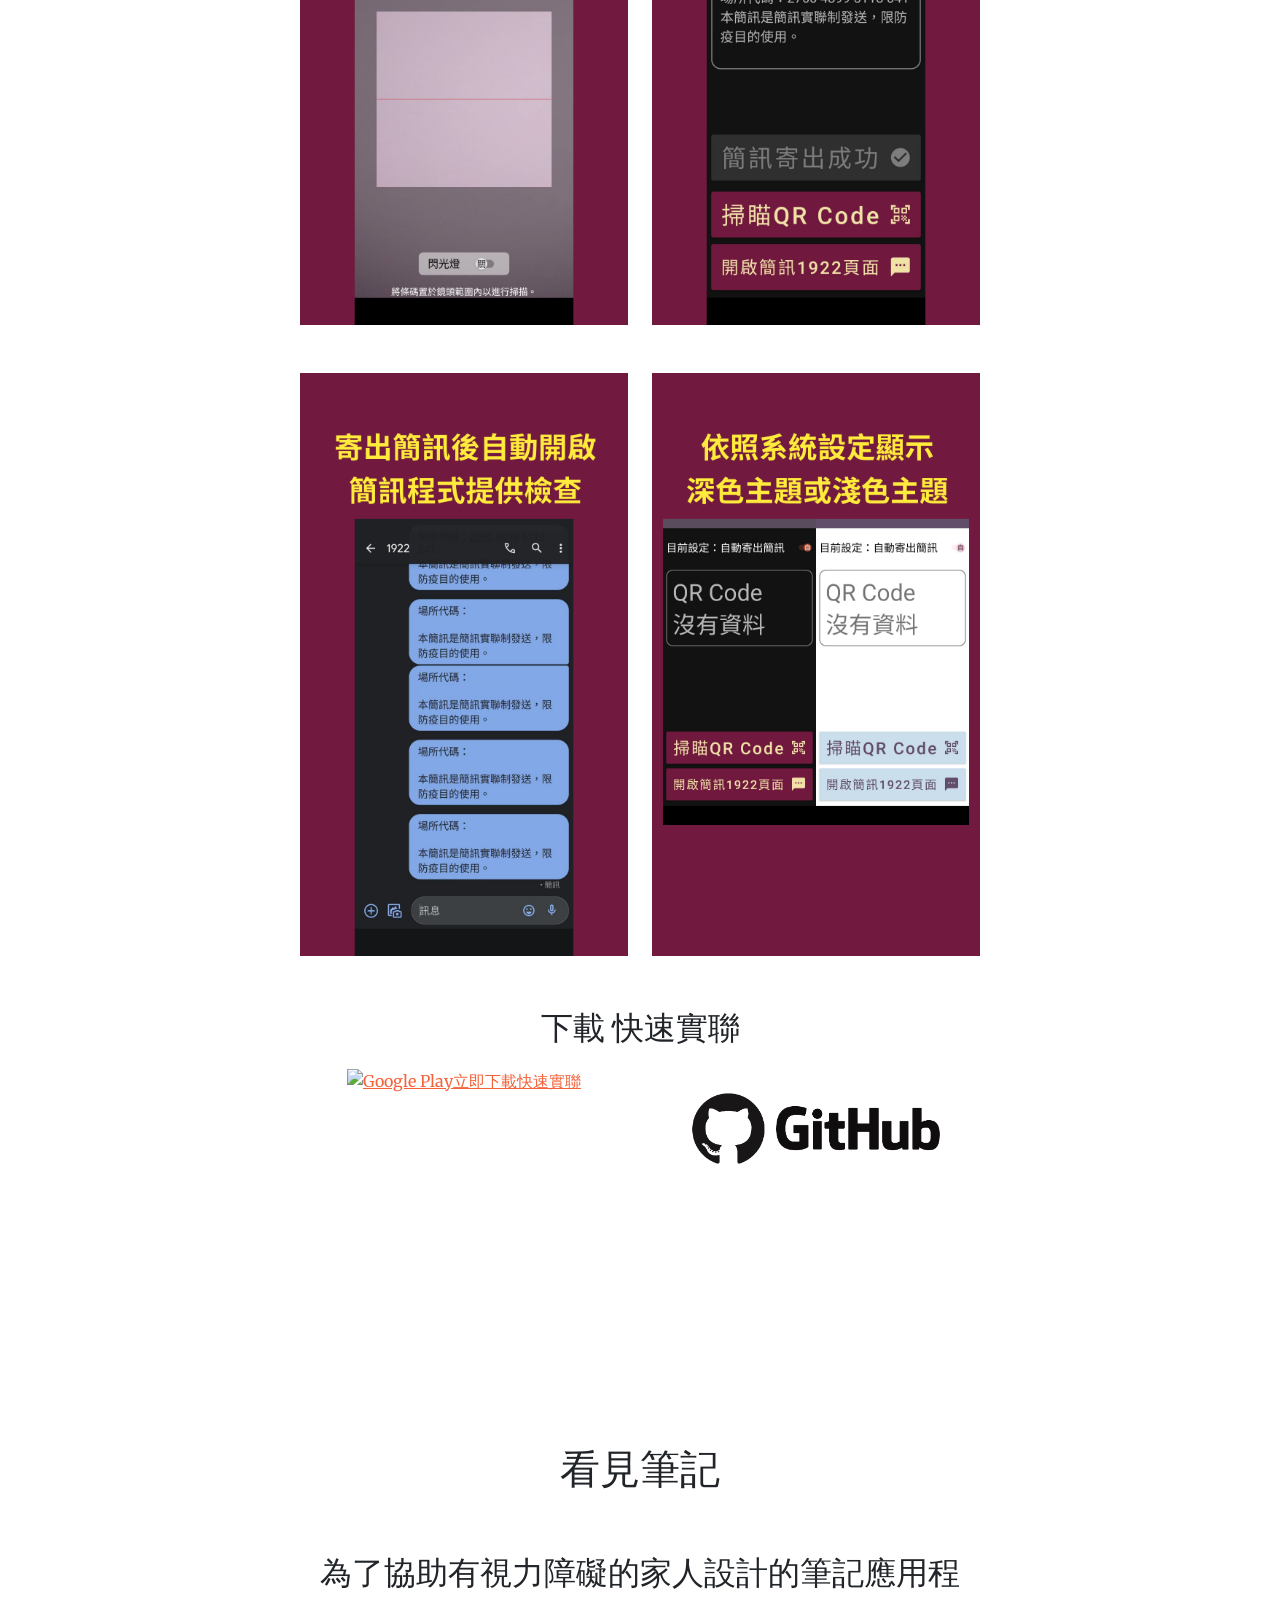
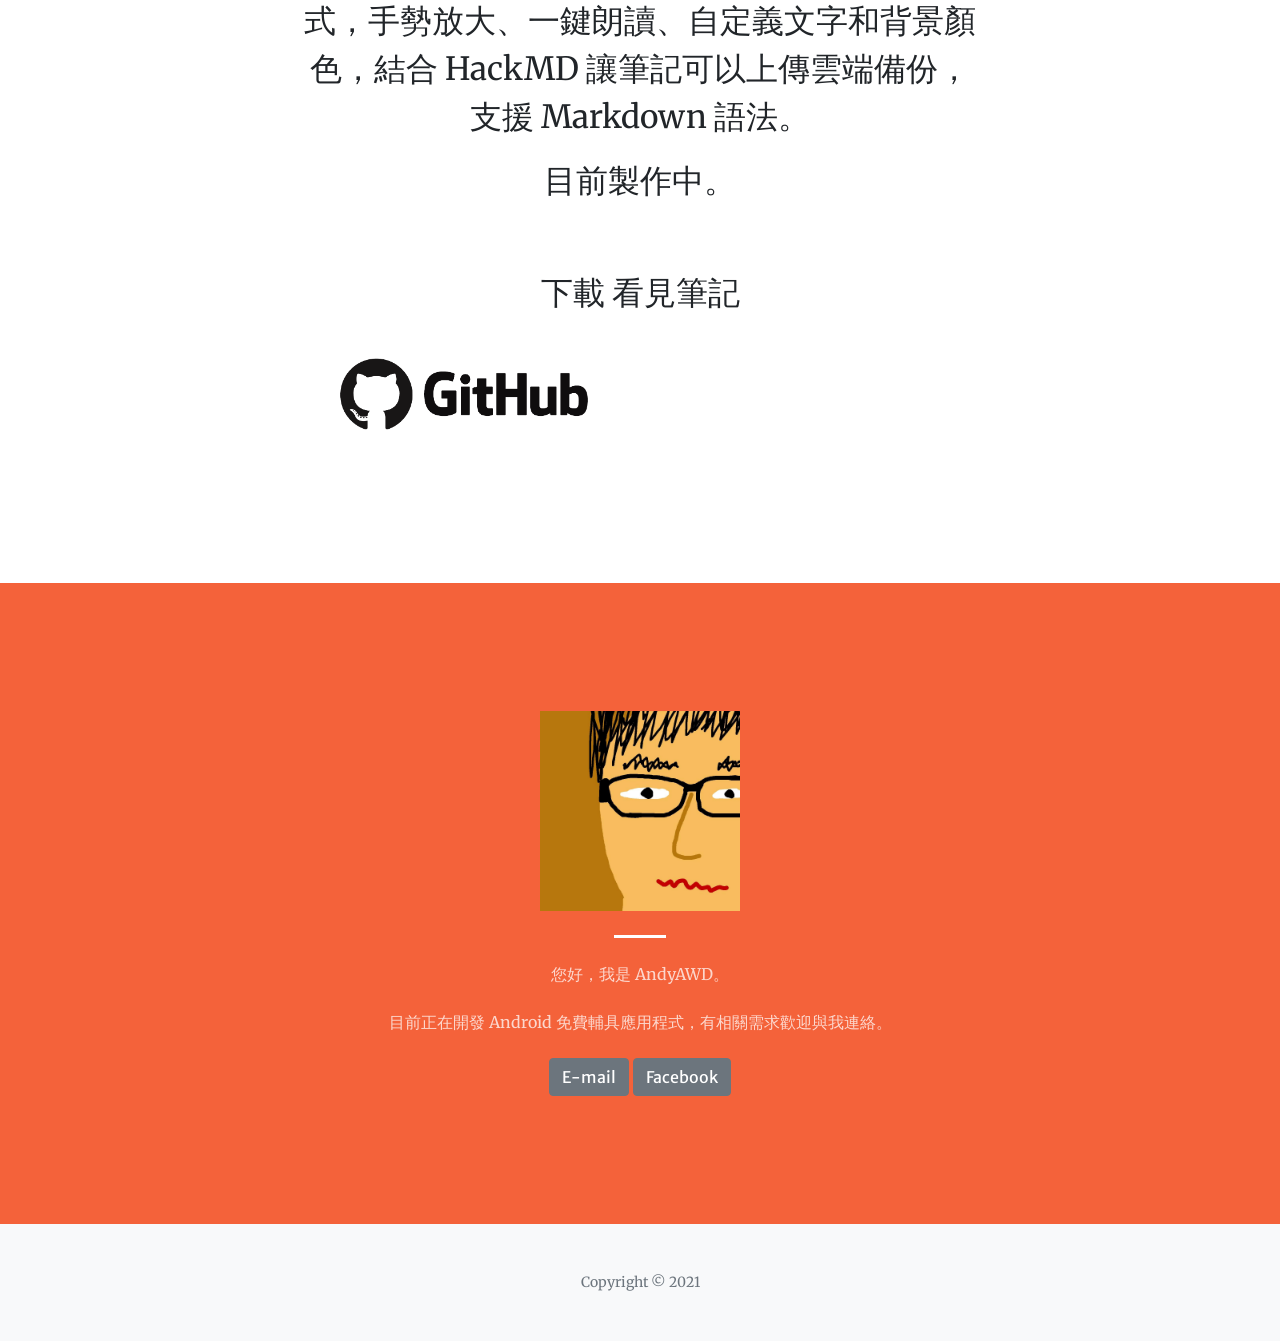
==== commit e72c06db: "feat: 標簽增加換行" ====
--- a/index.html
+++ b/index.html
@@ -75,6 +75,7 @@
                         <div class="text-center fs-4 badge bg-primary text-nowrap">
                             #1 當紅遊戲或程式工具
                         </div>
+                        <p></p>    
                         <div class="text-center fs-4 badge bg-primary text-nowrap">
                             #1 竄升速度最快
                         </div>            
@@ -108,10 +109,11 @@
                         <img class="img-fluid" src="assets/img/piratehegemonyonline/ph00.png" alt="海賊爭霸Online宣傳頁"/>                        
                         <br></br>
                         <p class="text-center fs-2">看了反正我很閒的影片，幫魏導宣傳《臺灣三部曲》群眾集資而做的遊戲，影片也拍的很有趣，可以看看。</p>                        
-                        <div class="text-center fs-4 badge bg-primary text-nowrap">
+                        <div class="text-center fs-4 badge bg-primary">
                             #1 當紅遊戲或程式工具
-                        </div>
-                        <div class="text-center fs-4 badge bg-primary text-nowrap">
+                        </div>              
+                        <p></p>    
+                        <div class="text-center fs-4 badge bg-primary">
                             #19 熱門免費項目
                         </div>            
                         <br></br>
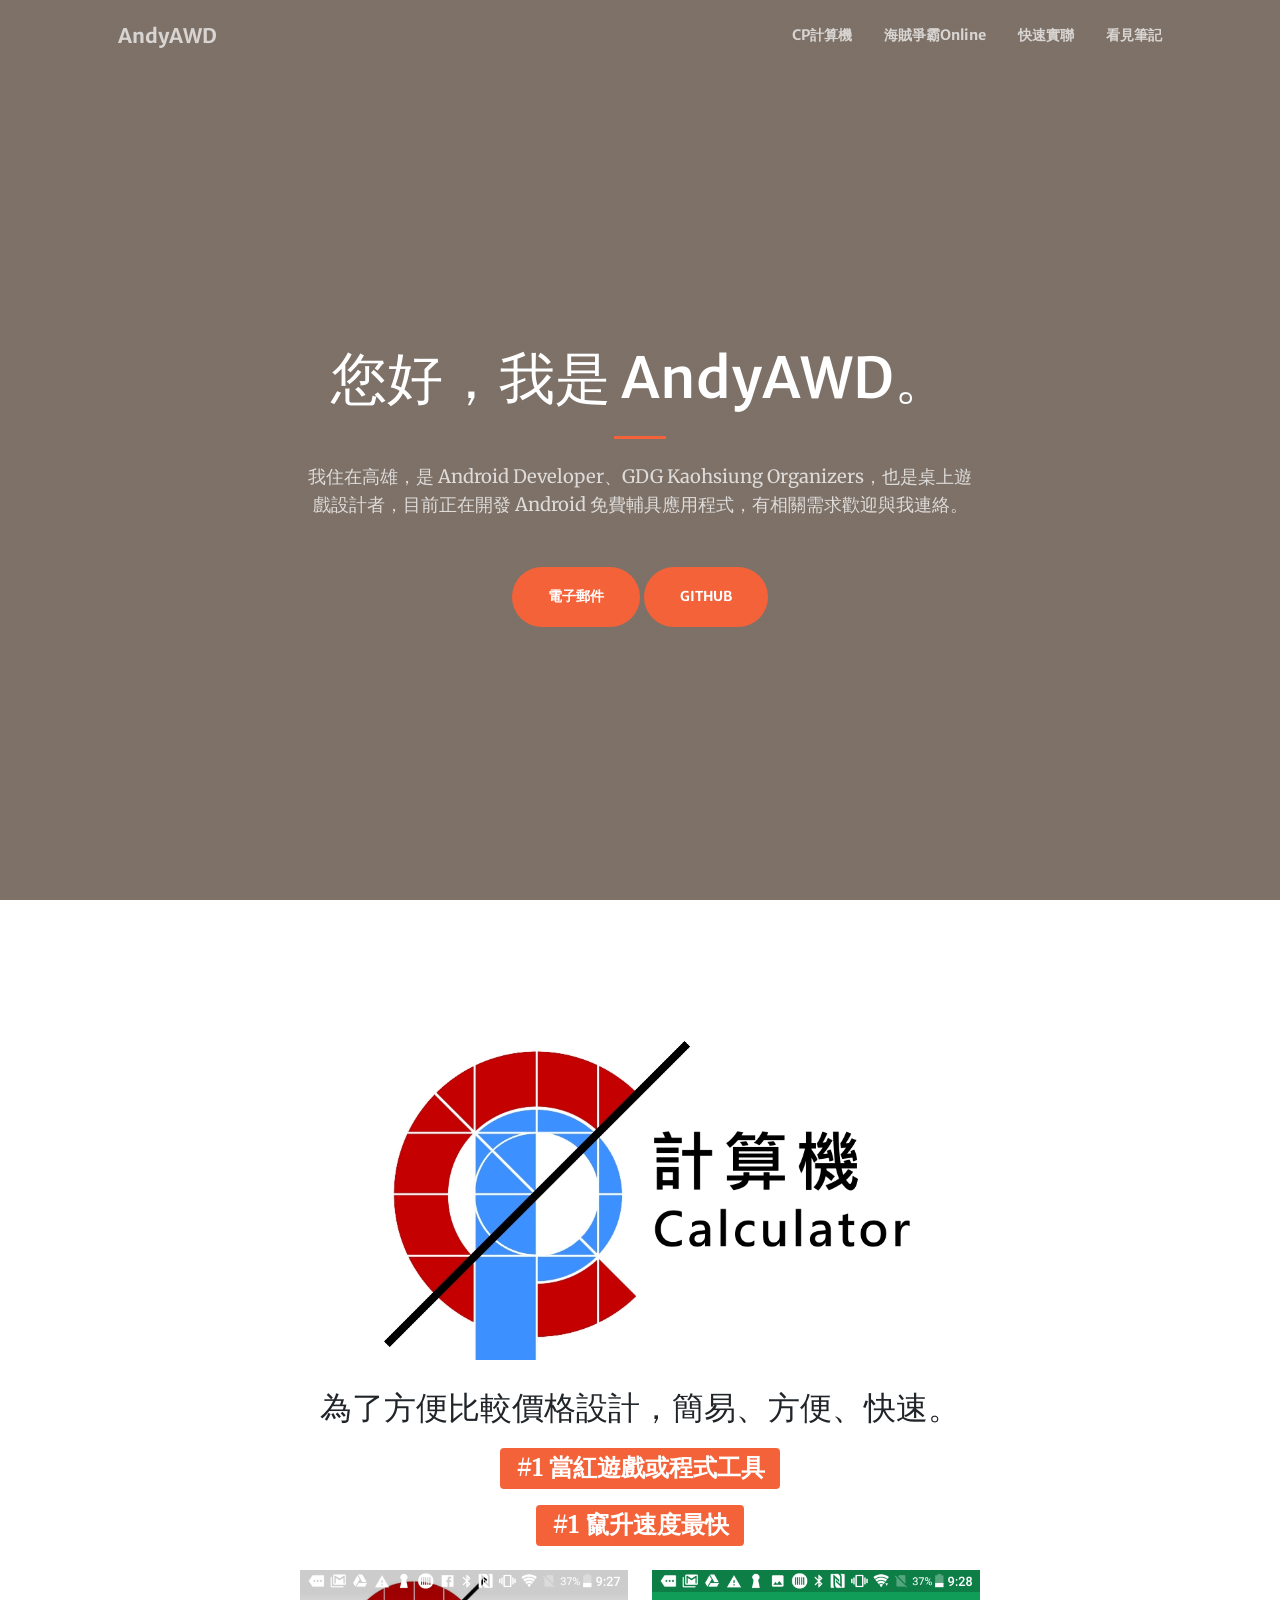
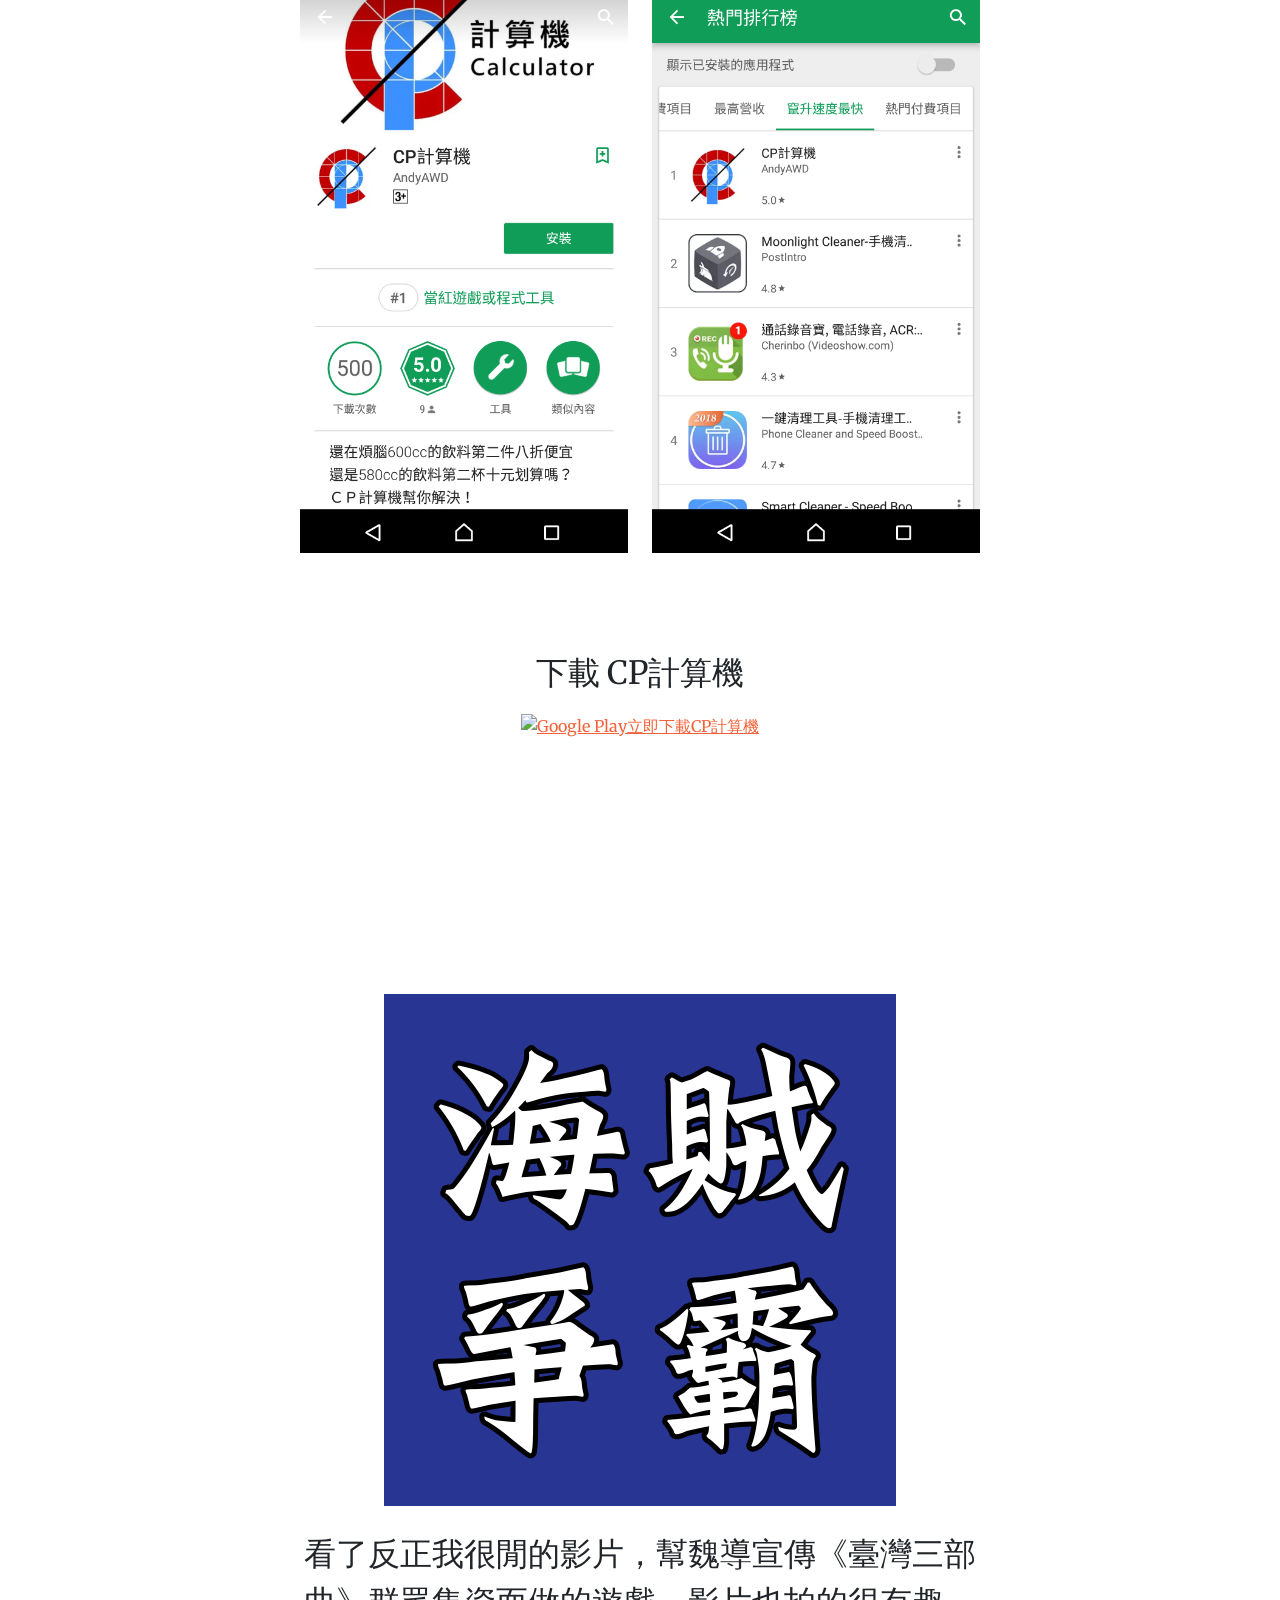
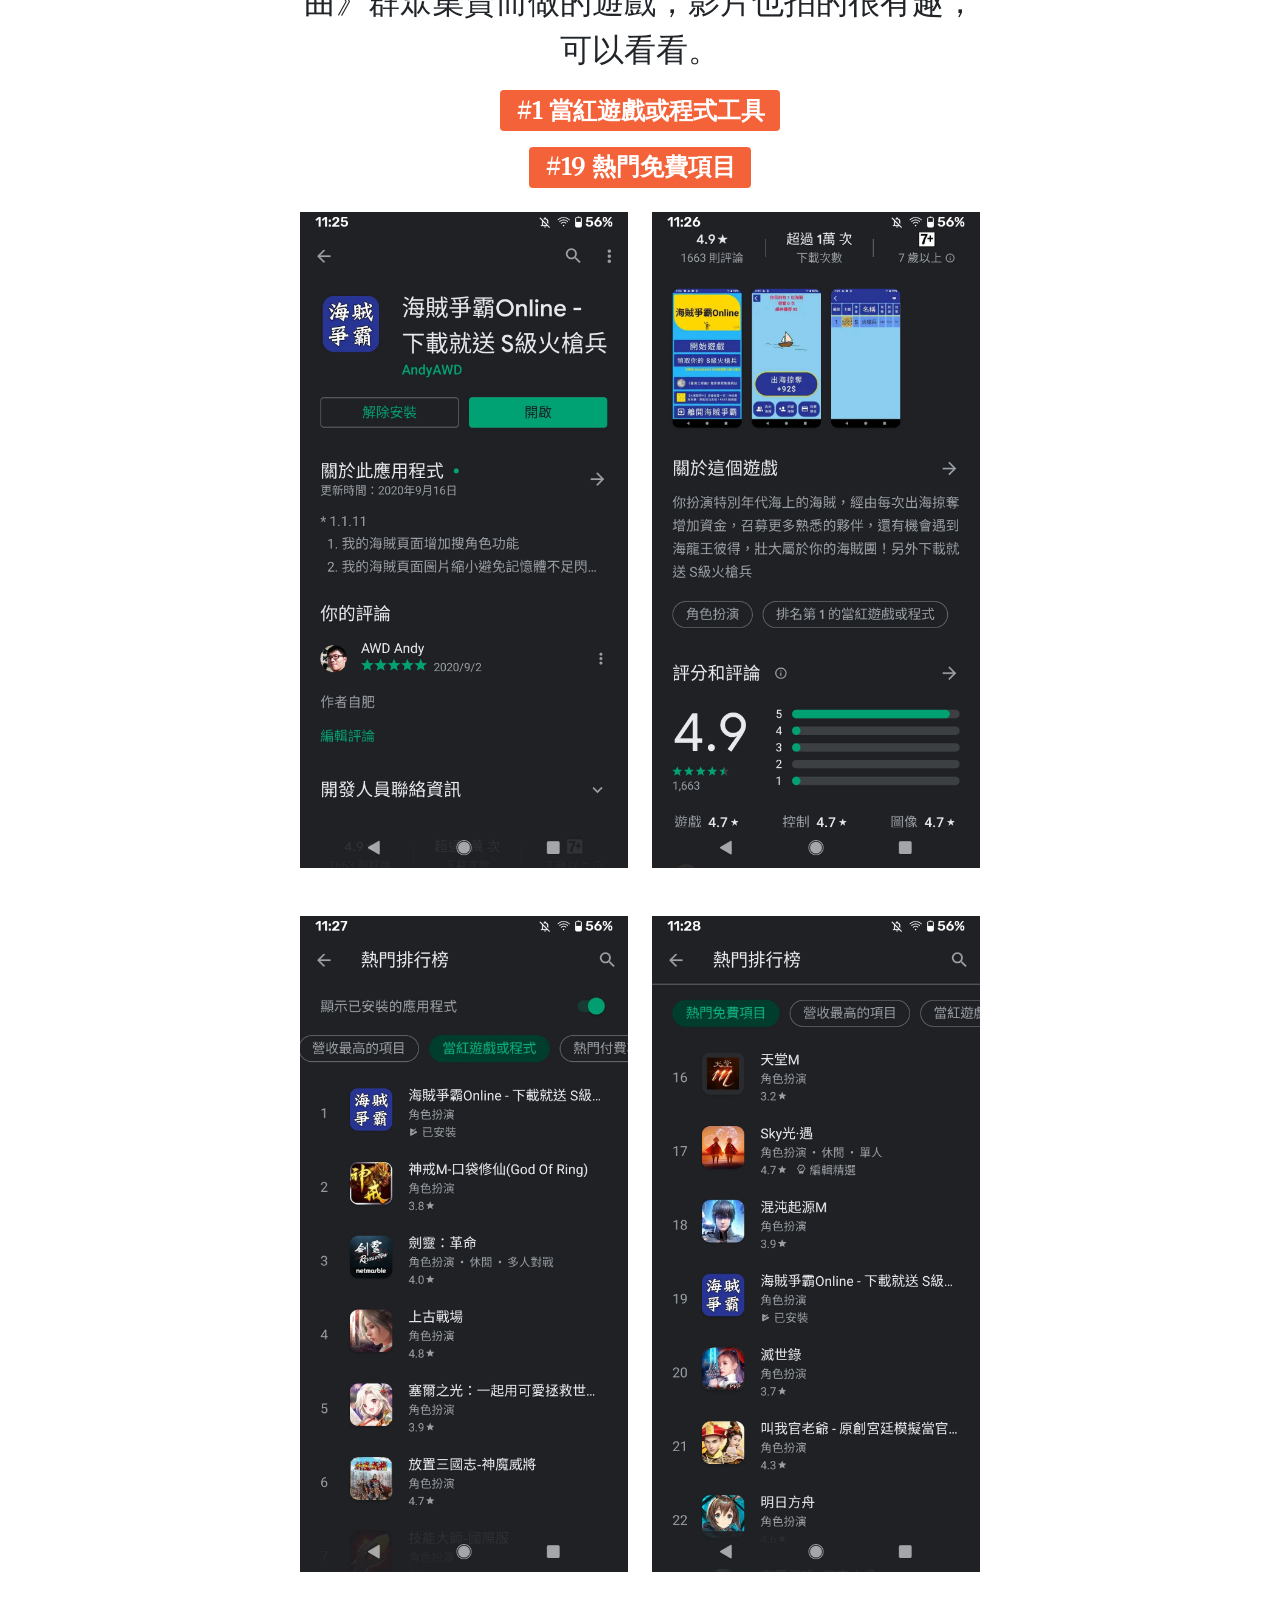
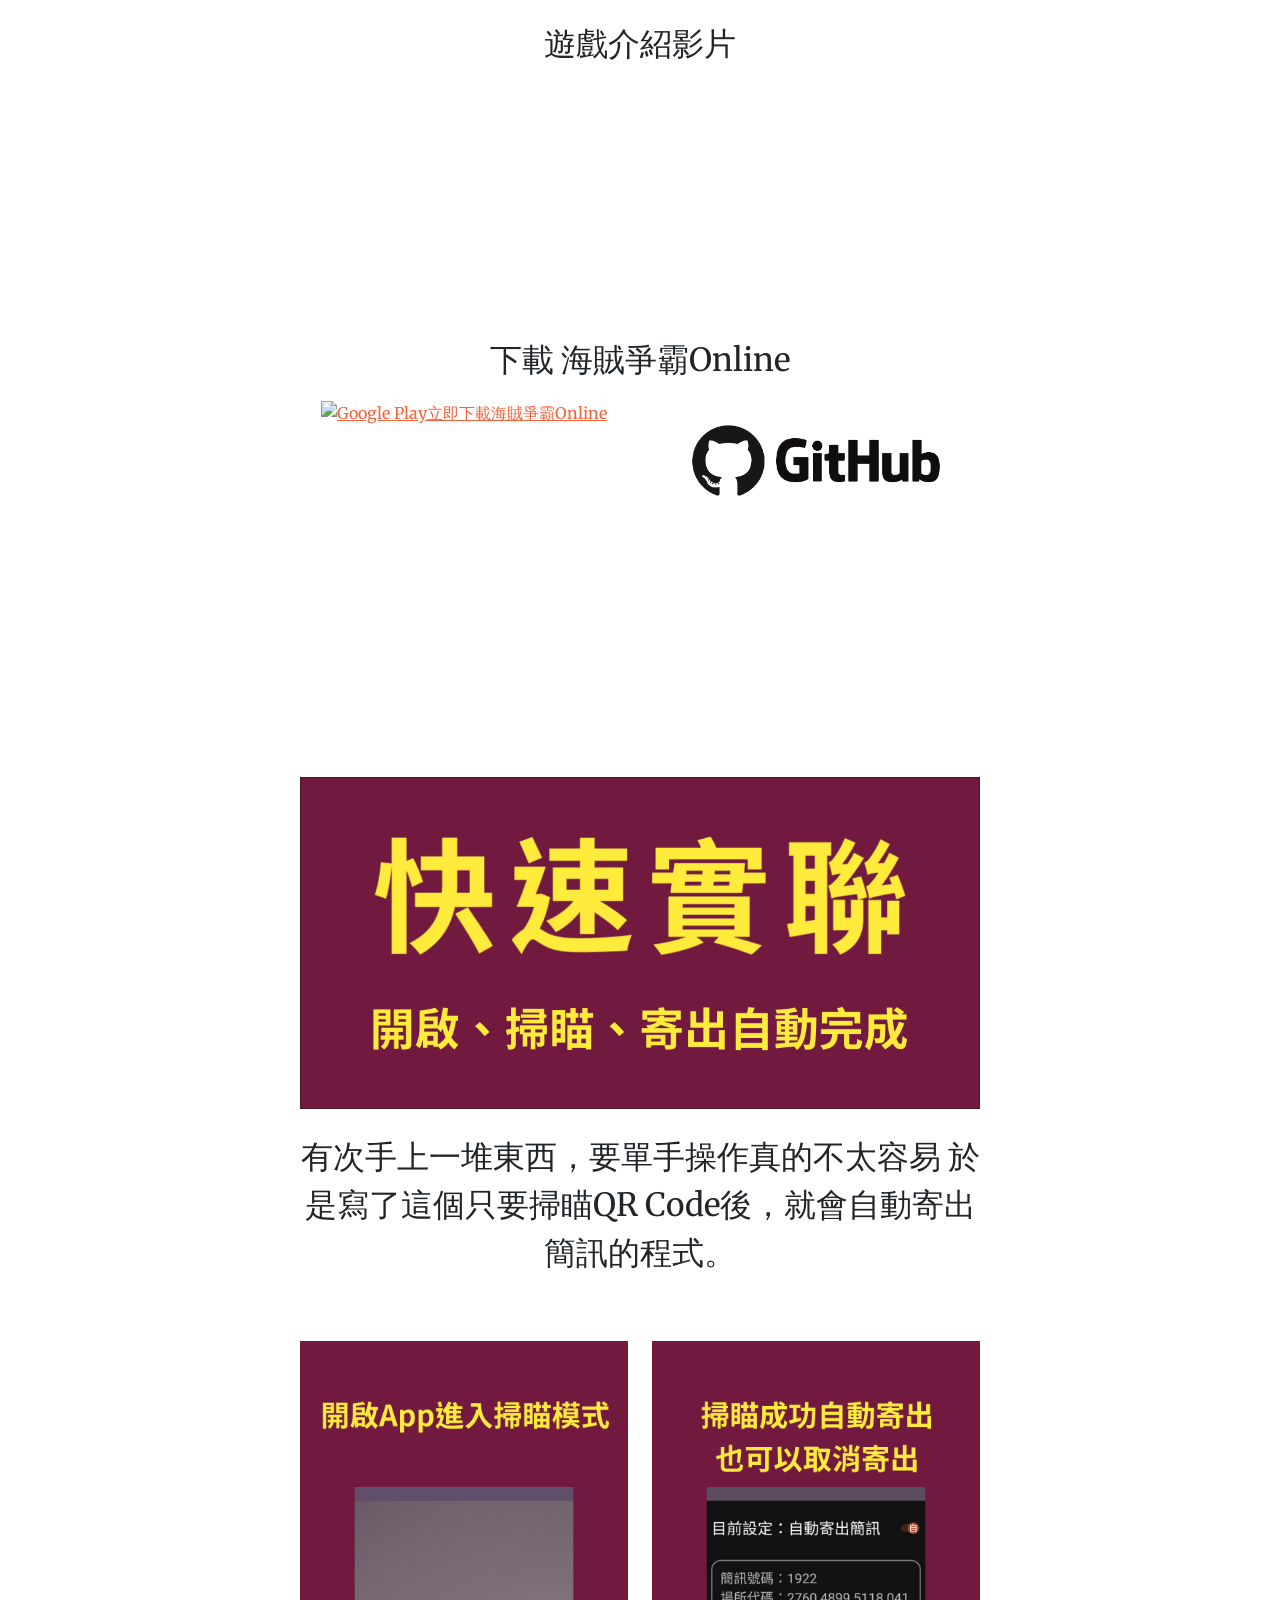
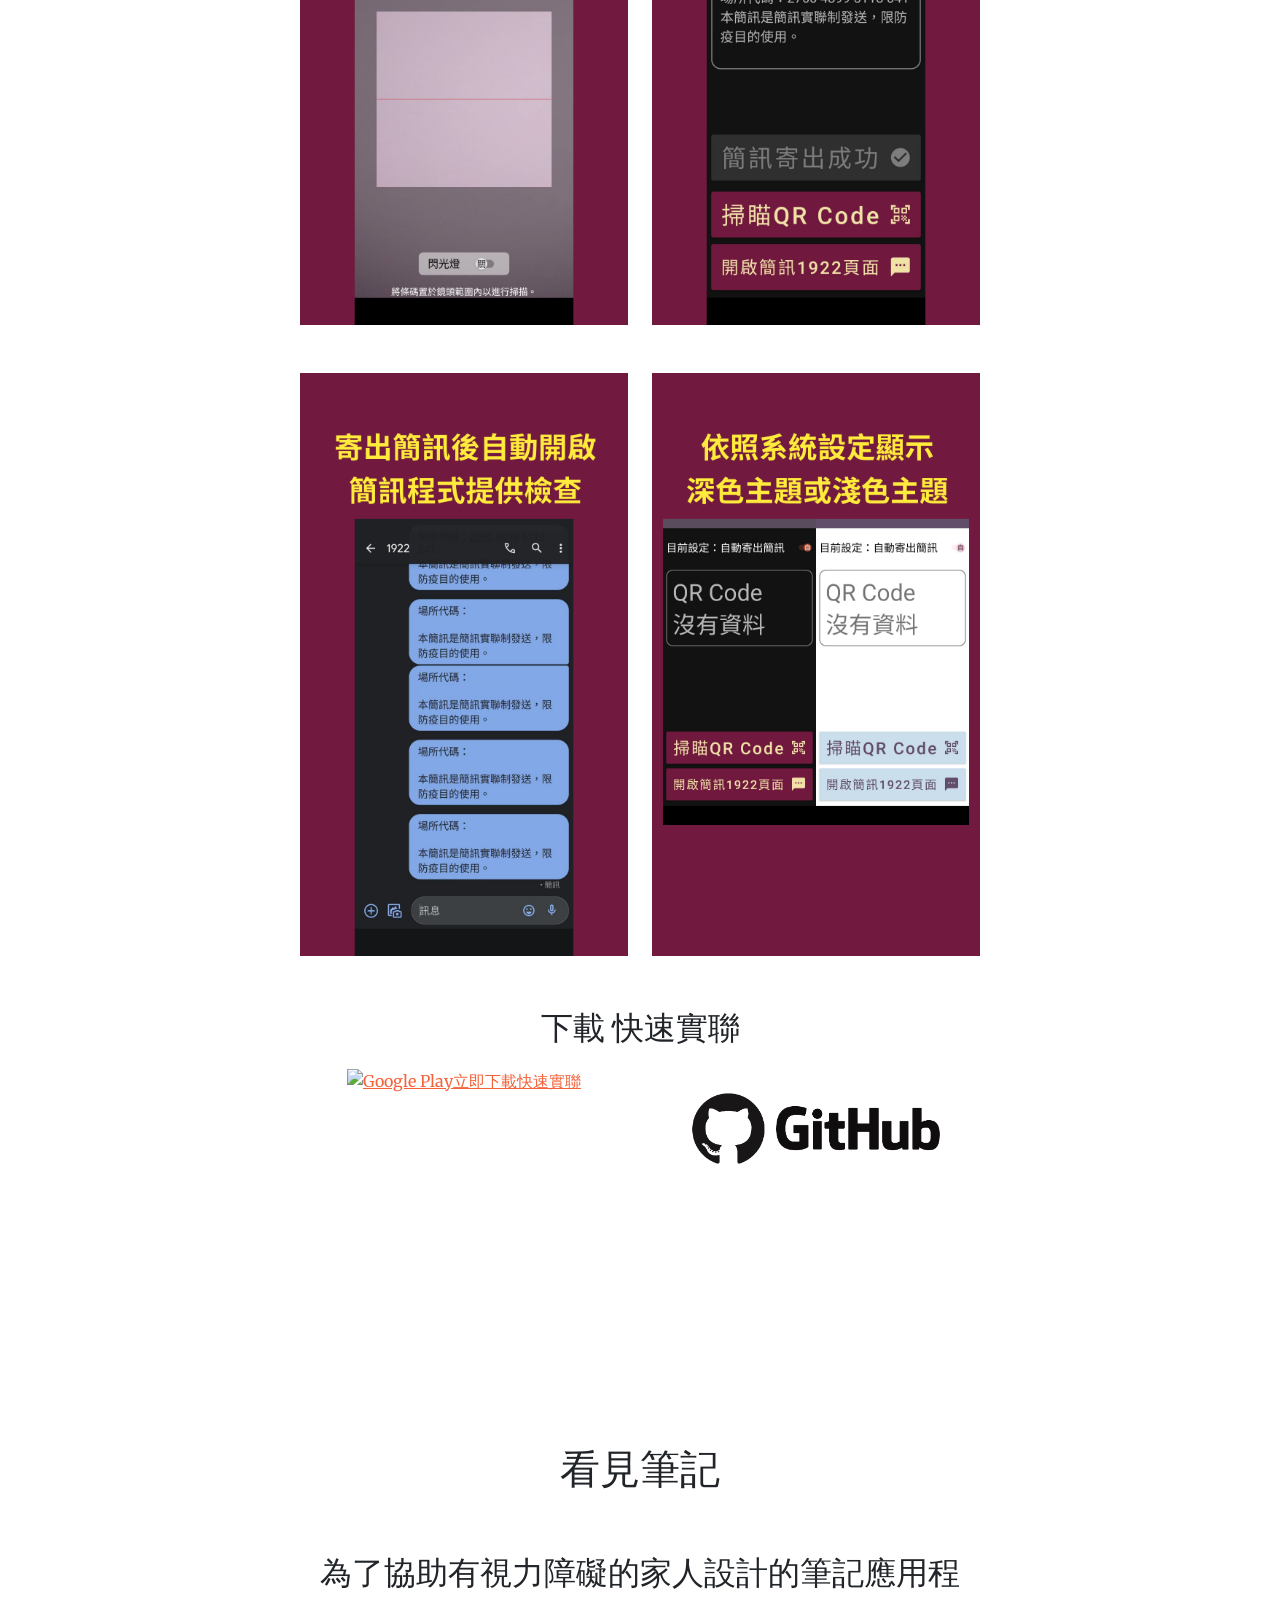
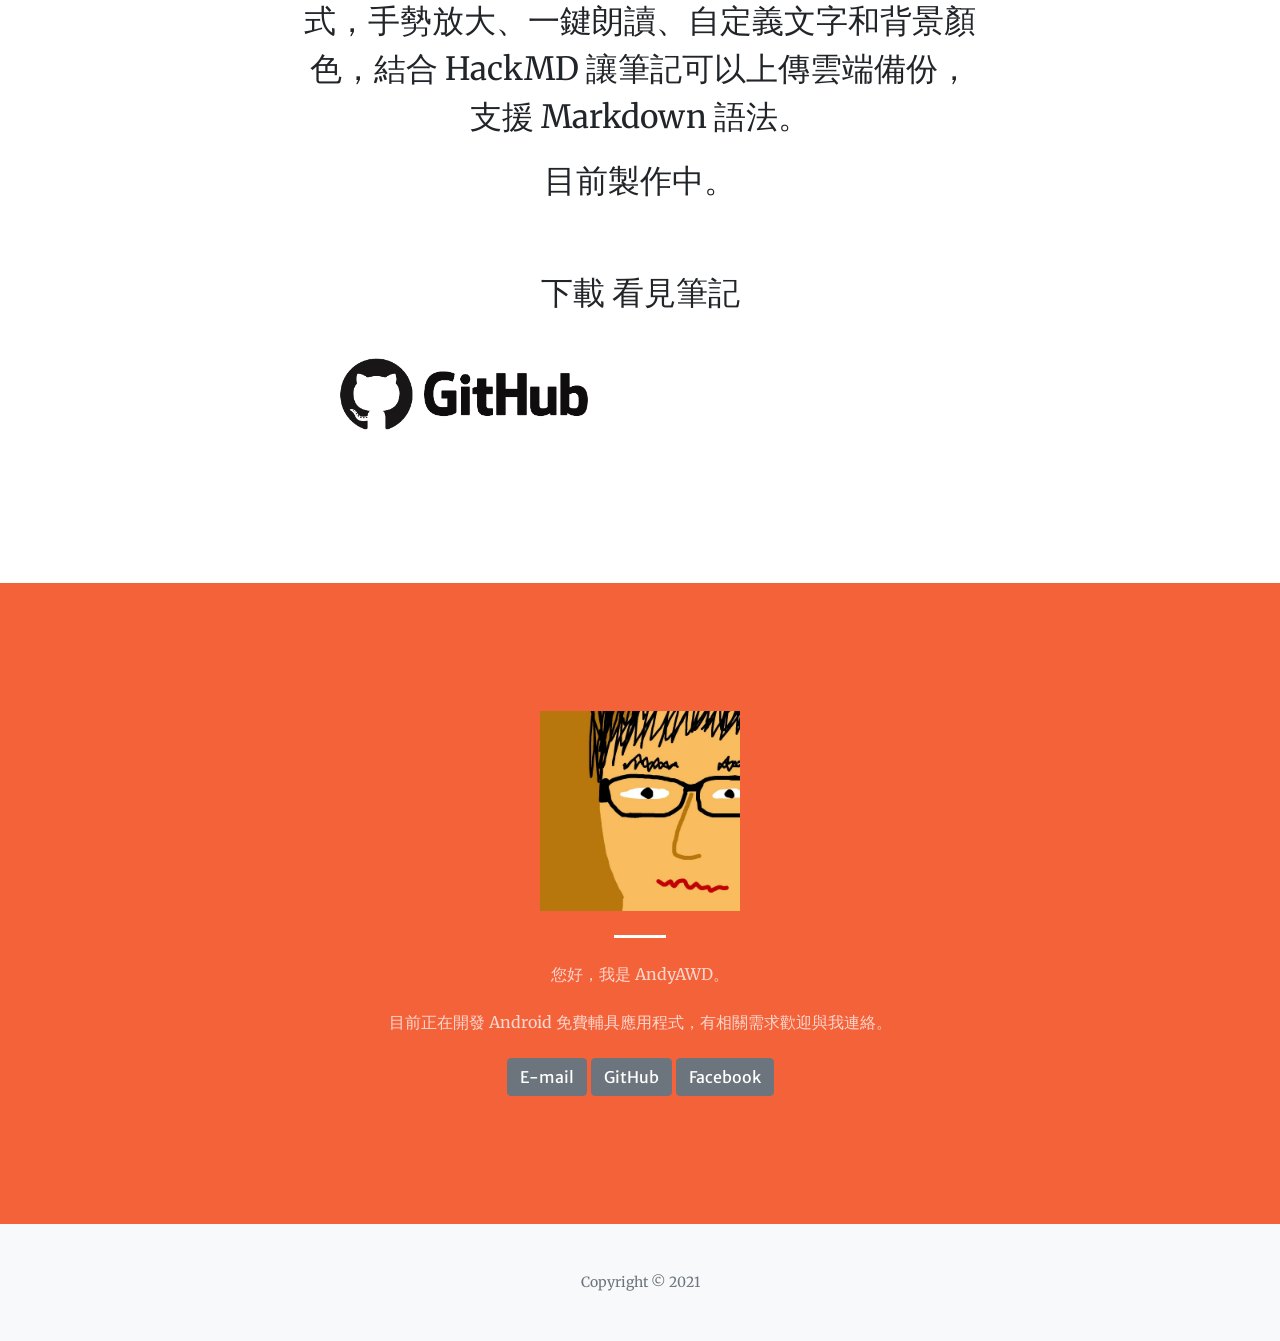
==== commit 03f79910: "feat: 修改自我介紹" ====
--- a/index.html
+++ b/index.html
@@ -57,9 +57,9 @@
                         <hr class="divider" />
                     </div>
                     <div class="col-lg-8 align-self-baseline">
-                        <p class="text-white-75 mb-5">我住在高雄，是 Android Developer、GDG Kaohsiung Organizers，也是桌上遊戲設計者，</p>
-                        <p class="text-white-75 mb-5">目前正在開發 Android 免費輔具應用程式，有相關需求歡迎與我連絡。</p>
+                        <p class="text-white-75 mb-5">我住在高雄，是 Android Developer、GDG Kaohsiung Organizers，也是桌上遊戲設計者，目前正在開發 Android 免費輔具應用程式，有相關需求歡迎與我連絡。</p>                        
                         <a class="btn btn-primary btn-xl" href="mailto:anandydy529@gmail.com">電子郵件</a>
+                        <a class="btn btn-primary btn-xl" href="https://github.com/AndyAWD">GitHub</a>
                     </div>
                 </div>
             </div>
@@ -238,6 +238,7 @@
                         <p class="text-white-75 mb-4">您好，我是 AndyAWD。</p>           
                         <p class="text-white-75 mb-4">目前正在開發 Android 免費輔具應用程式，有相關需求歡迎與我連絡。</p>                    
                         <a class="btn btn-secondary" href="mailto:anandydy529@gmail.com" role="button">E-mail</a>
+                        <a class="btn btn-secondary" href="https://github.com/AndyAWD" role="button">GitHub</a>
                         <a class="btn btn-secondary" href="https://www.facebook.com/anandydy529" role="button">Facebook</a>
                     </div>
                 </div>
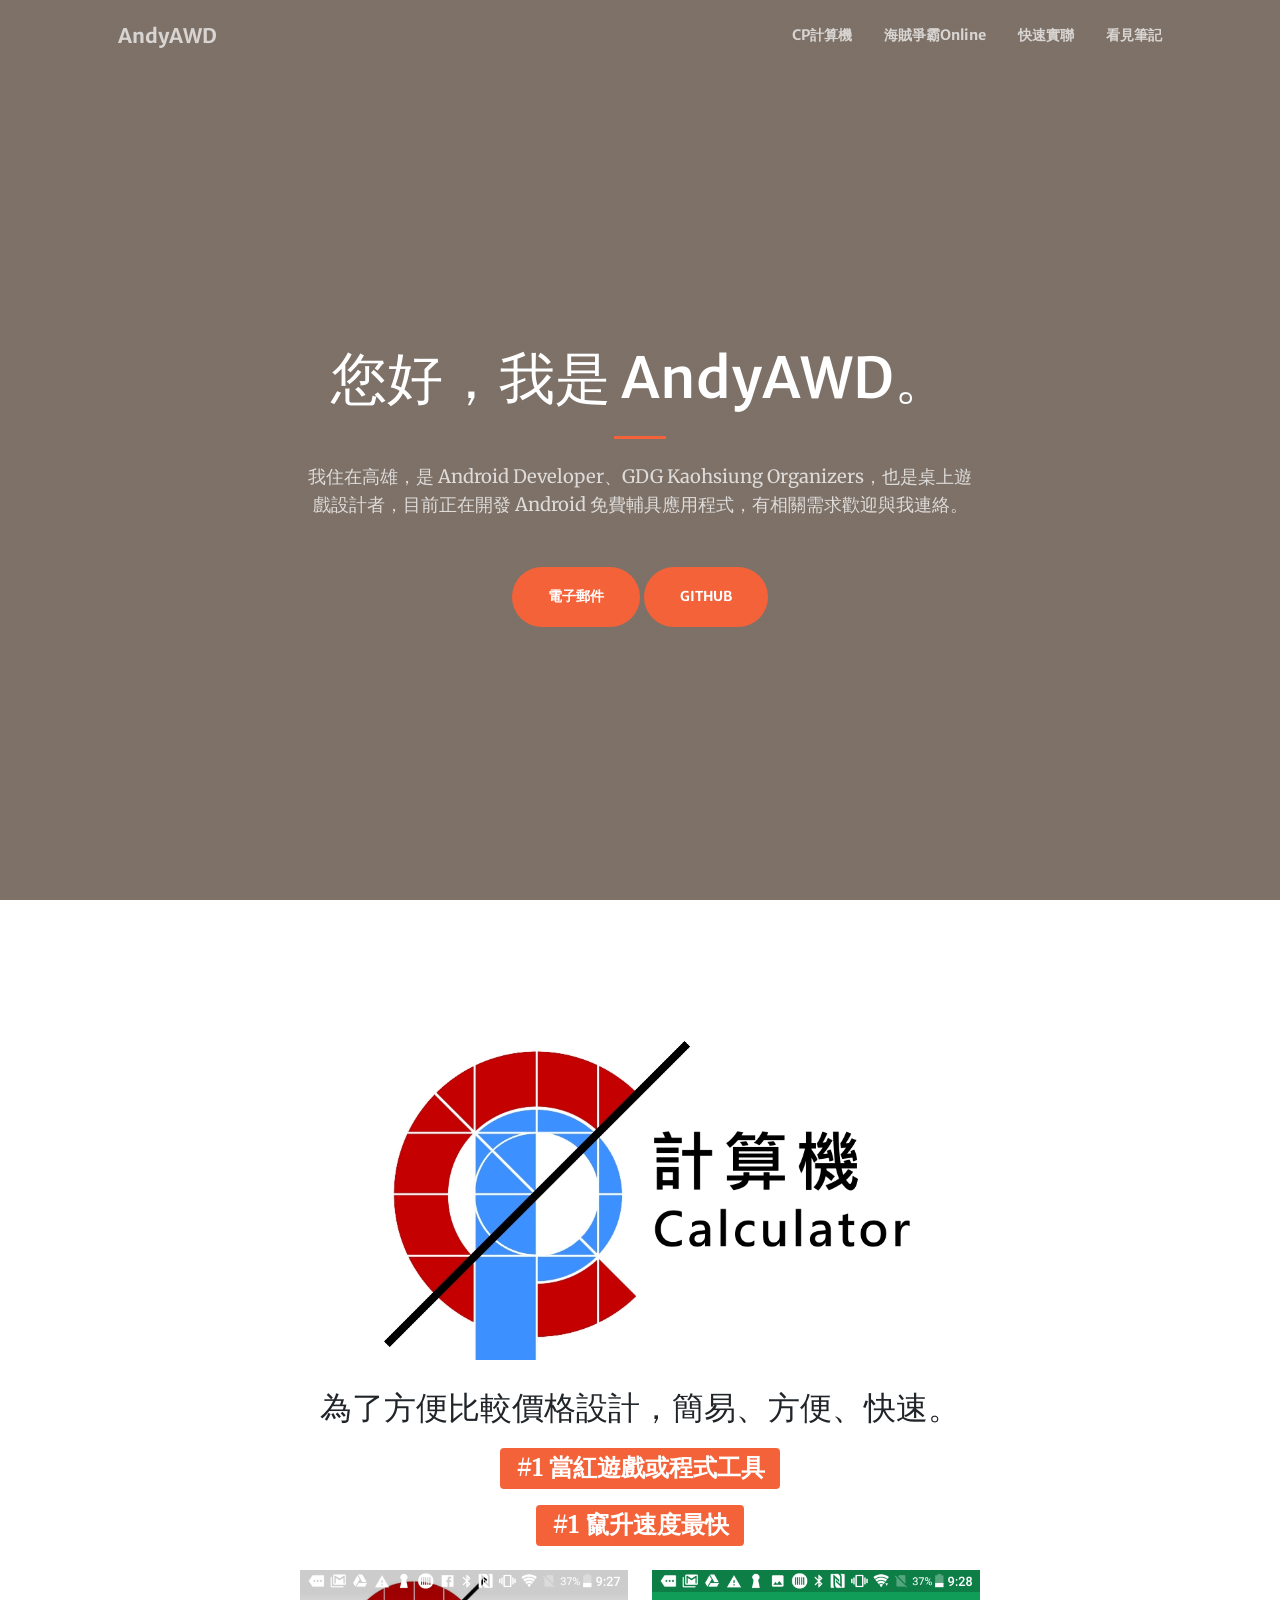
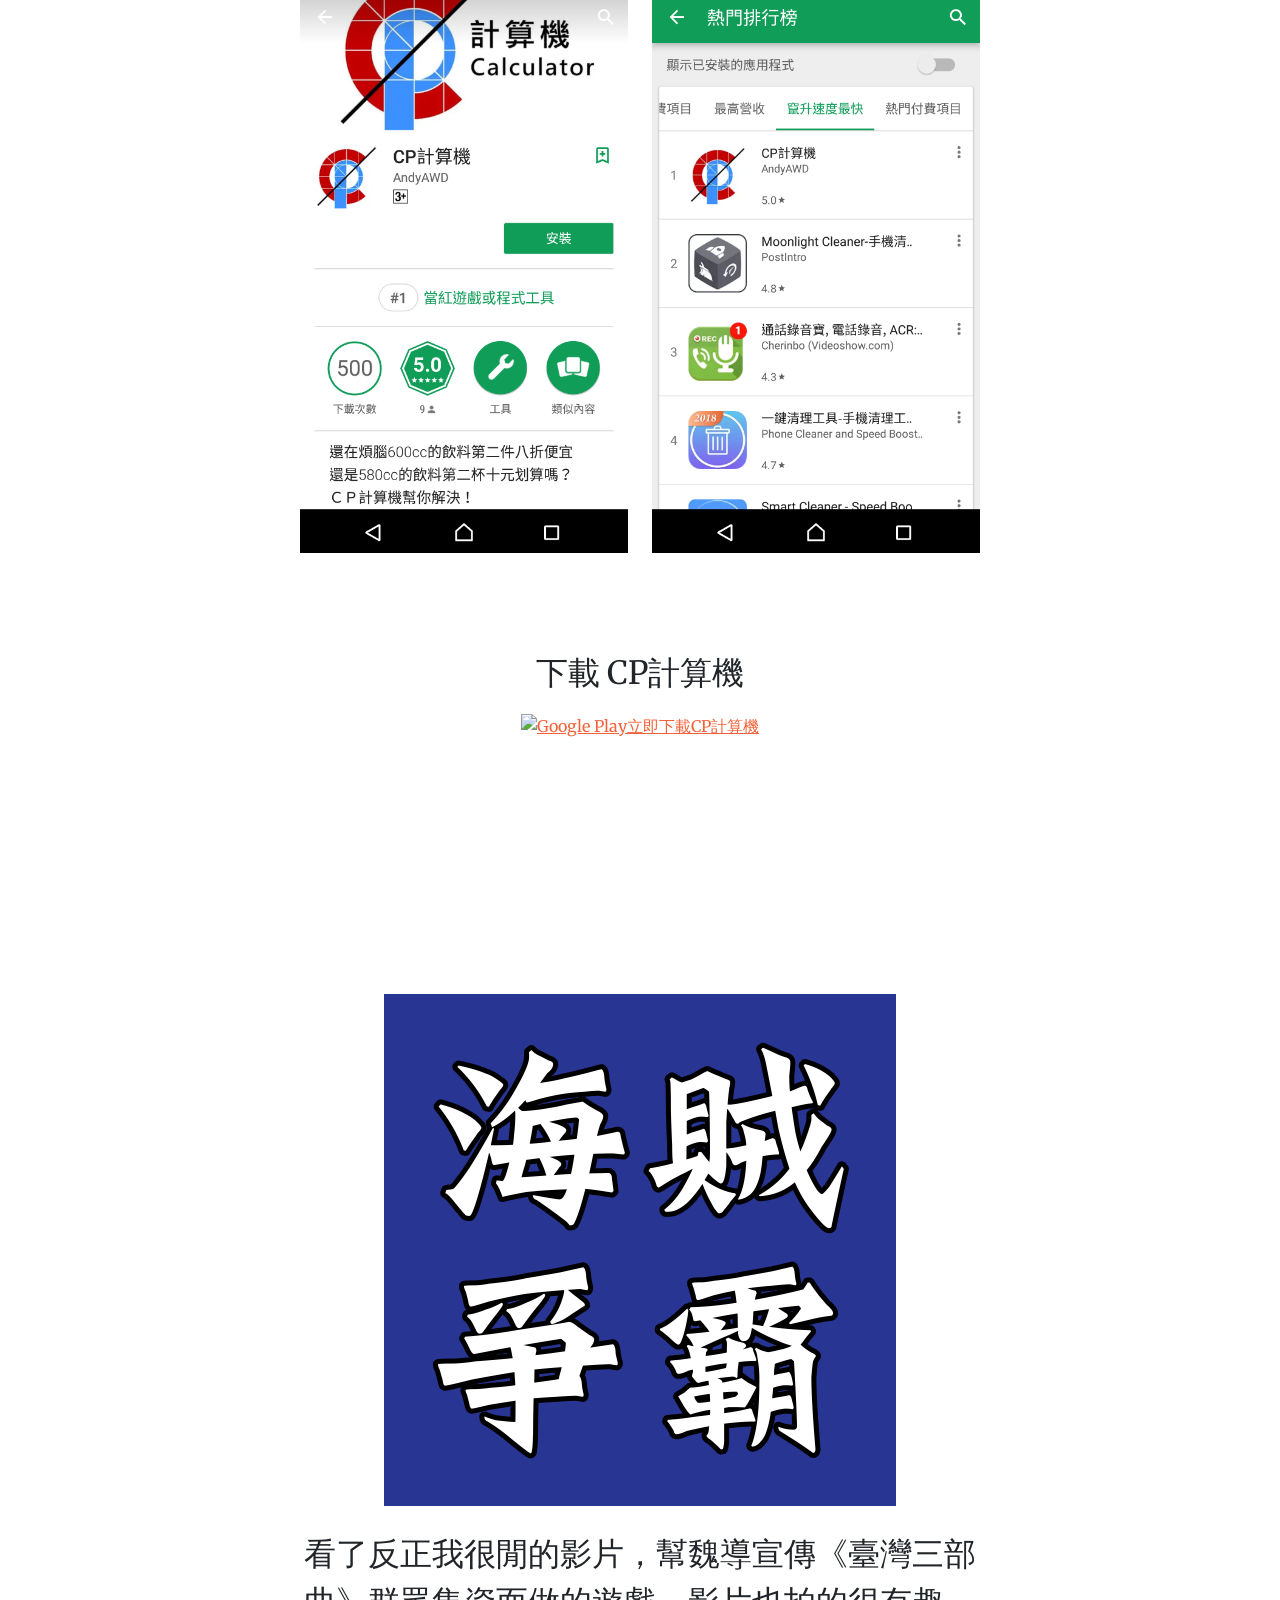
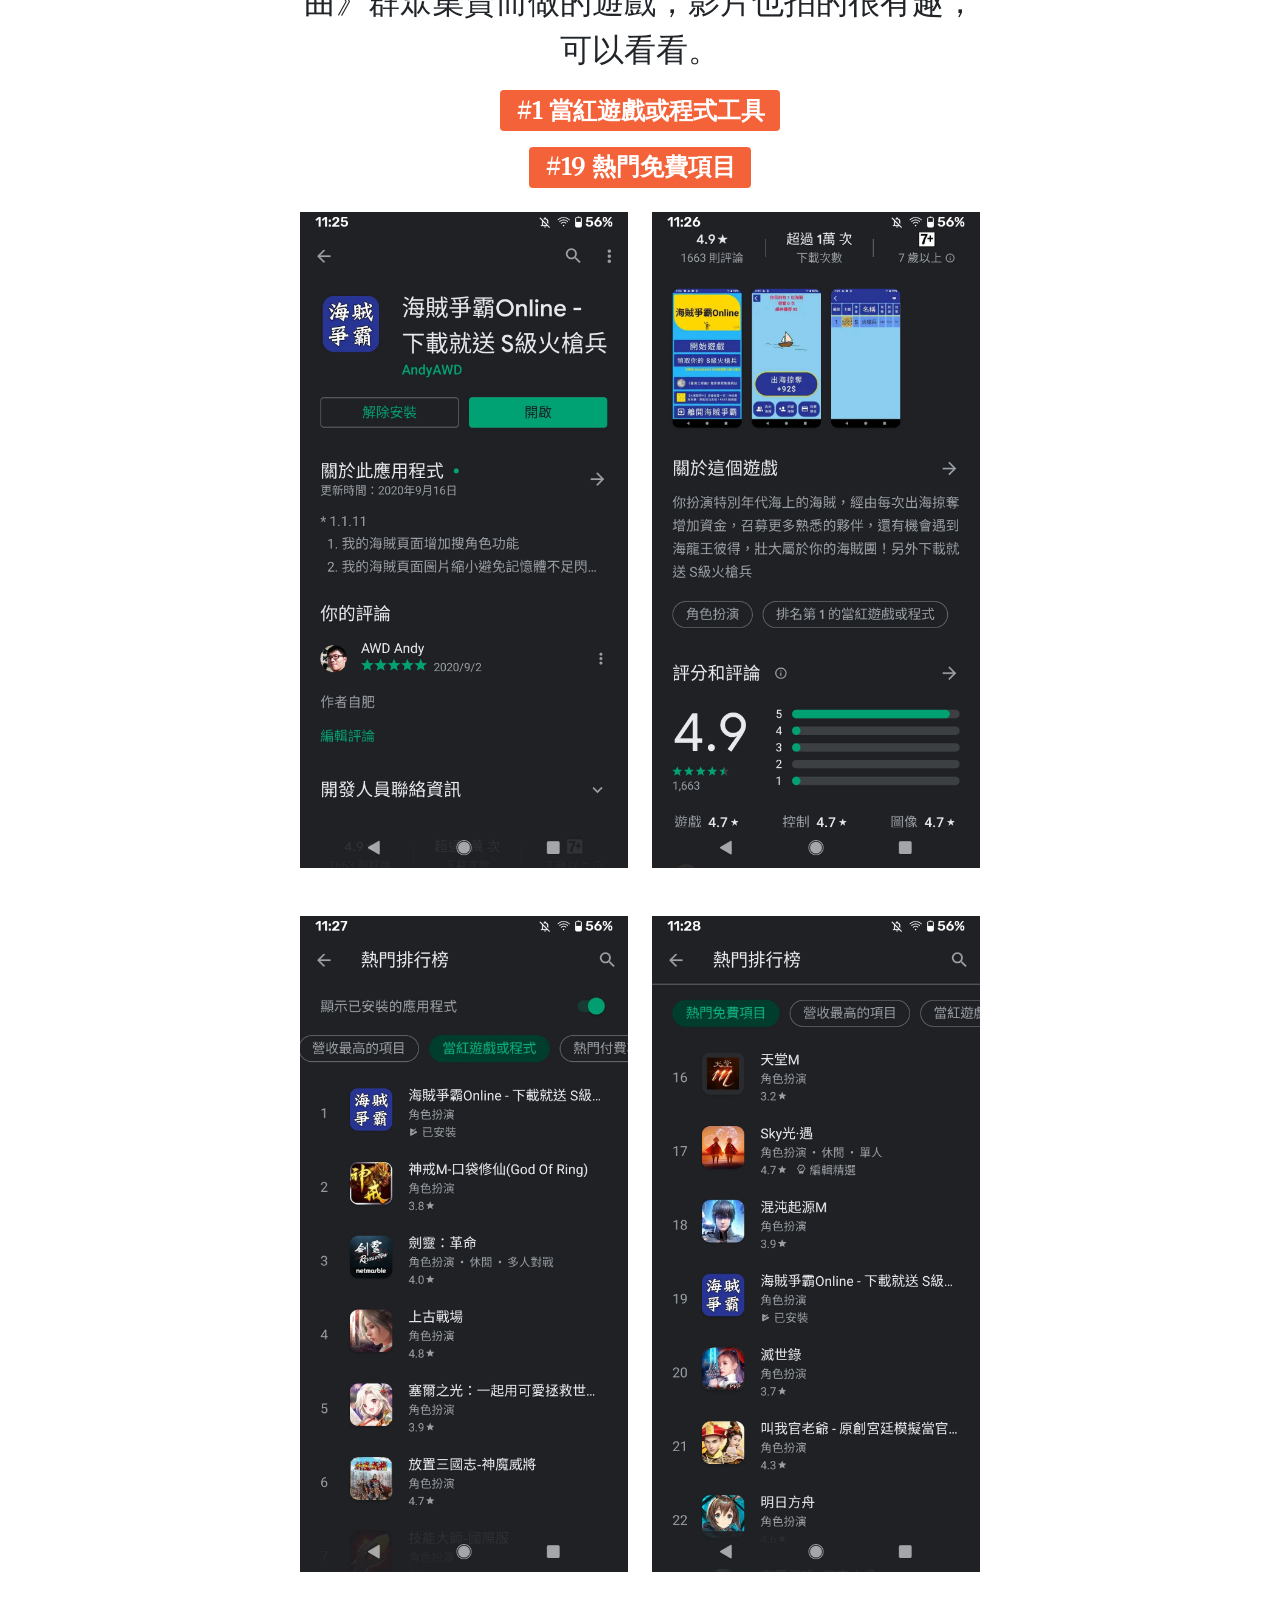
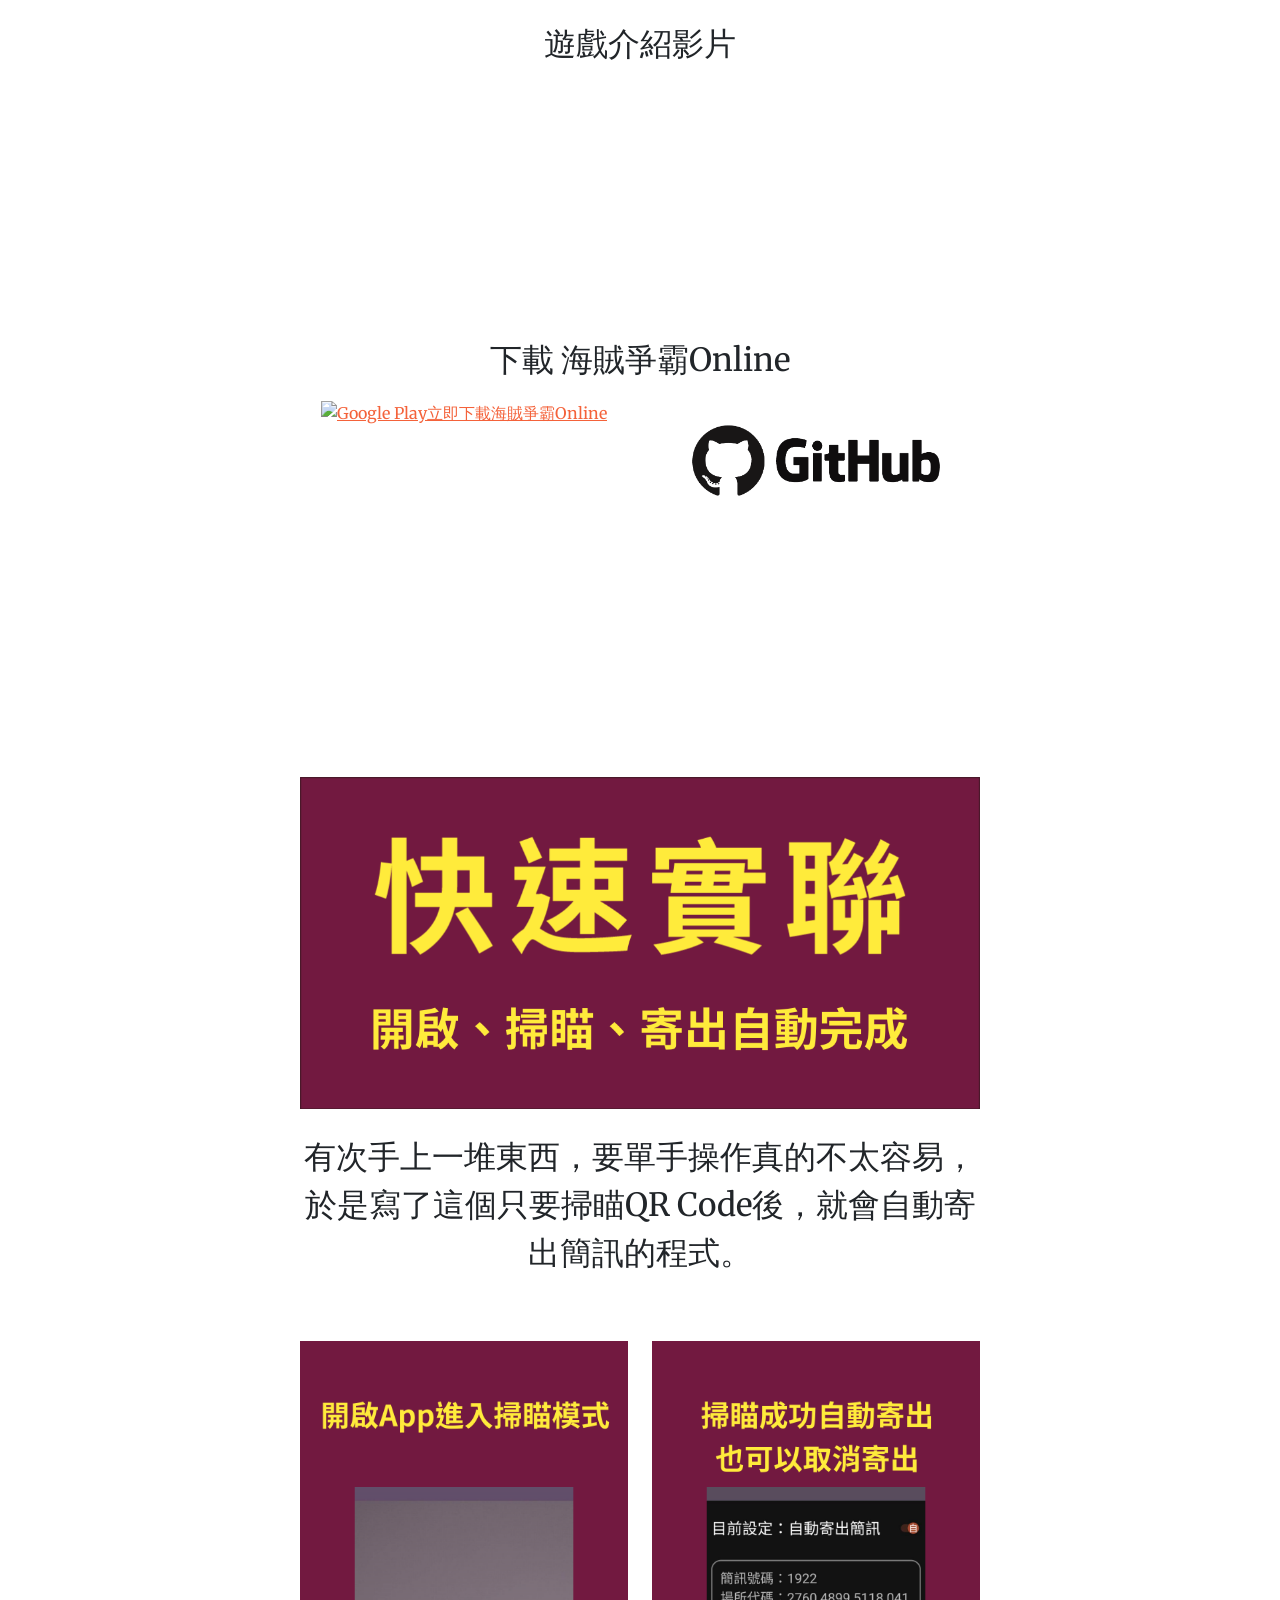
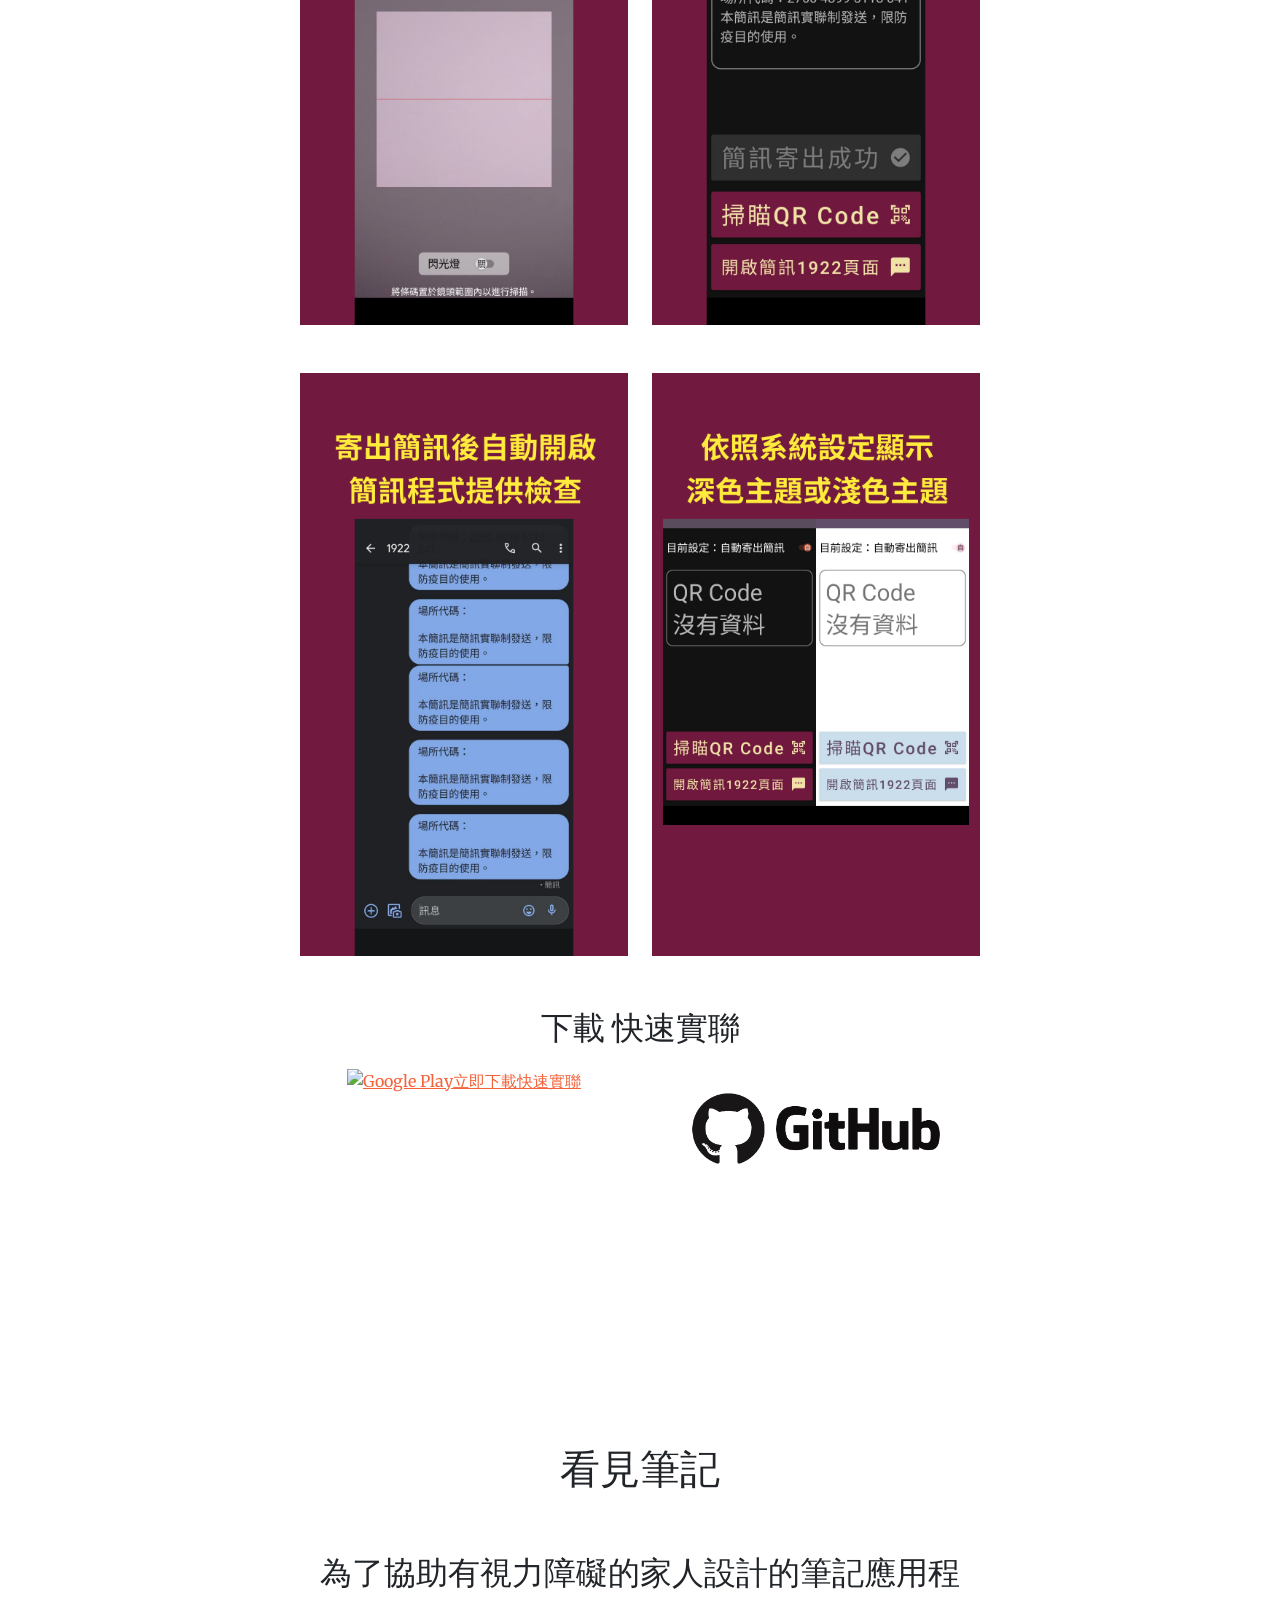
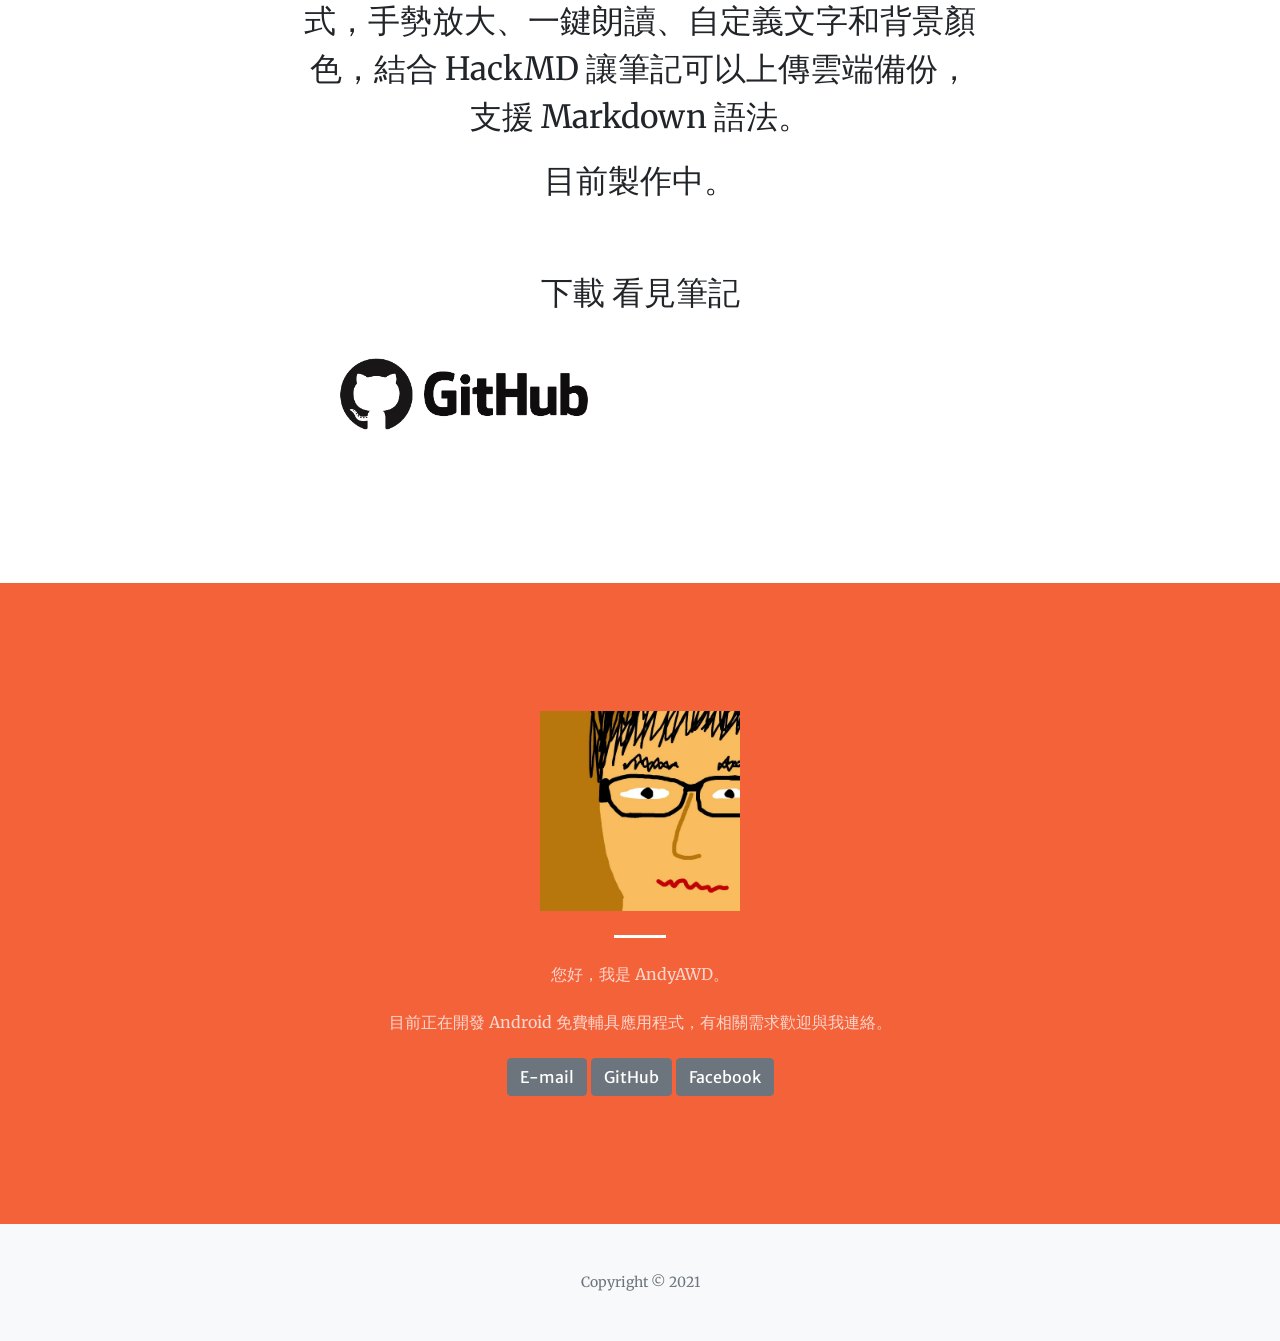
==== commit 408a796f: "fix: 修正錯字" ====
--- a/index.html
+++ b/index.html
@@ -170,7 +170,7 @@
                     <div class="col-lg-8 text-center">  
                         <img class="img-fluid" src="assets/img/fastpass/fp00.png" alt="快速實聯宣傳頁"/>                        
                         <br></br>
-                        <p class="text-center fs-2">有次手上一堆東西，要單手操作真的不太容易 於是寫了這個只要掃瞄QR Code後，就會自動寄出簡訊的程式。</p>                                              
+                        <p class="text-center fs-2">有次手上一堆東西，要單手操作真的不太容易，於是寫了這個只要掃瞄QR Code後，就會自動寄出簡訊的程式。</p>                                              
                         <br></br>
                         <div class="row">
                             <div class="col">
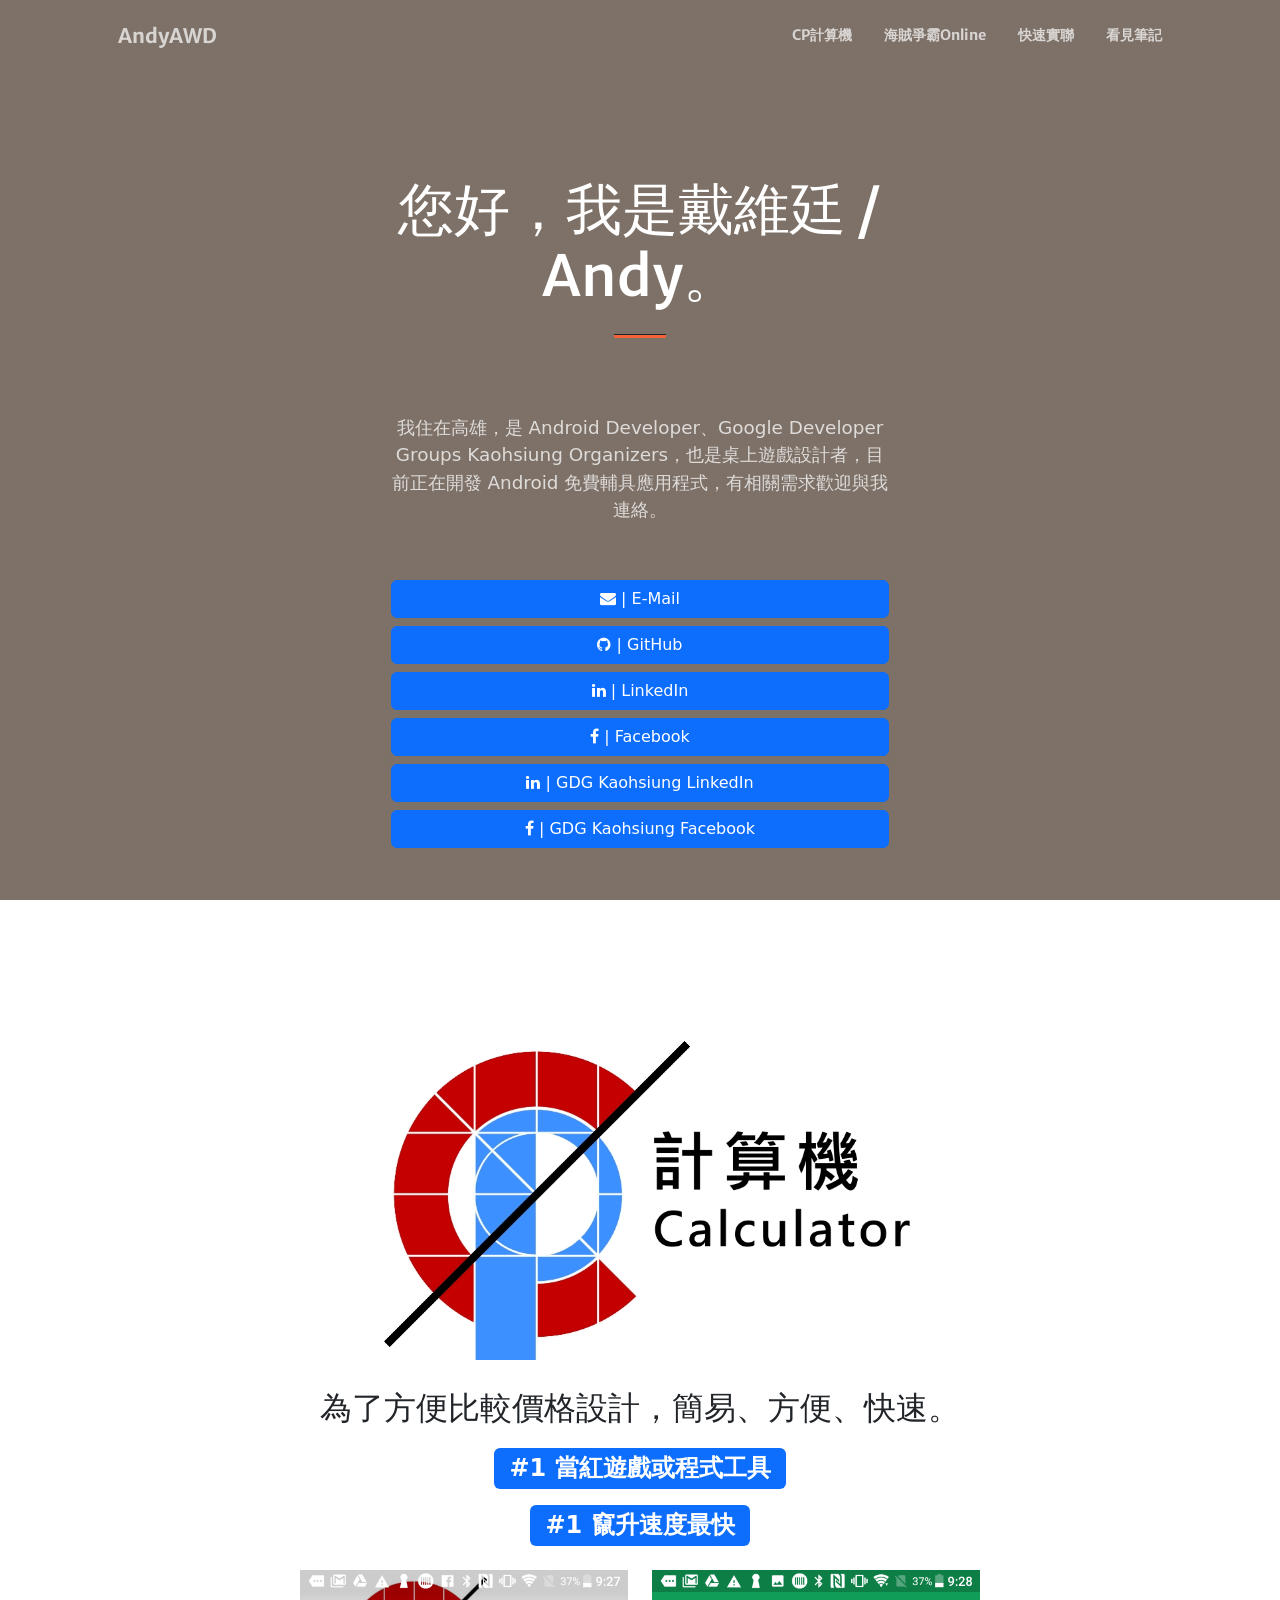
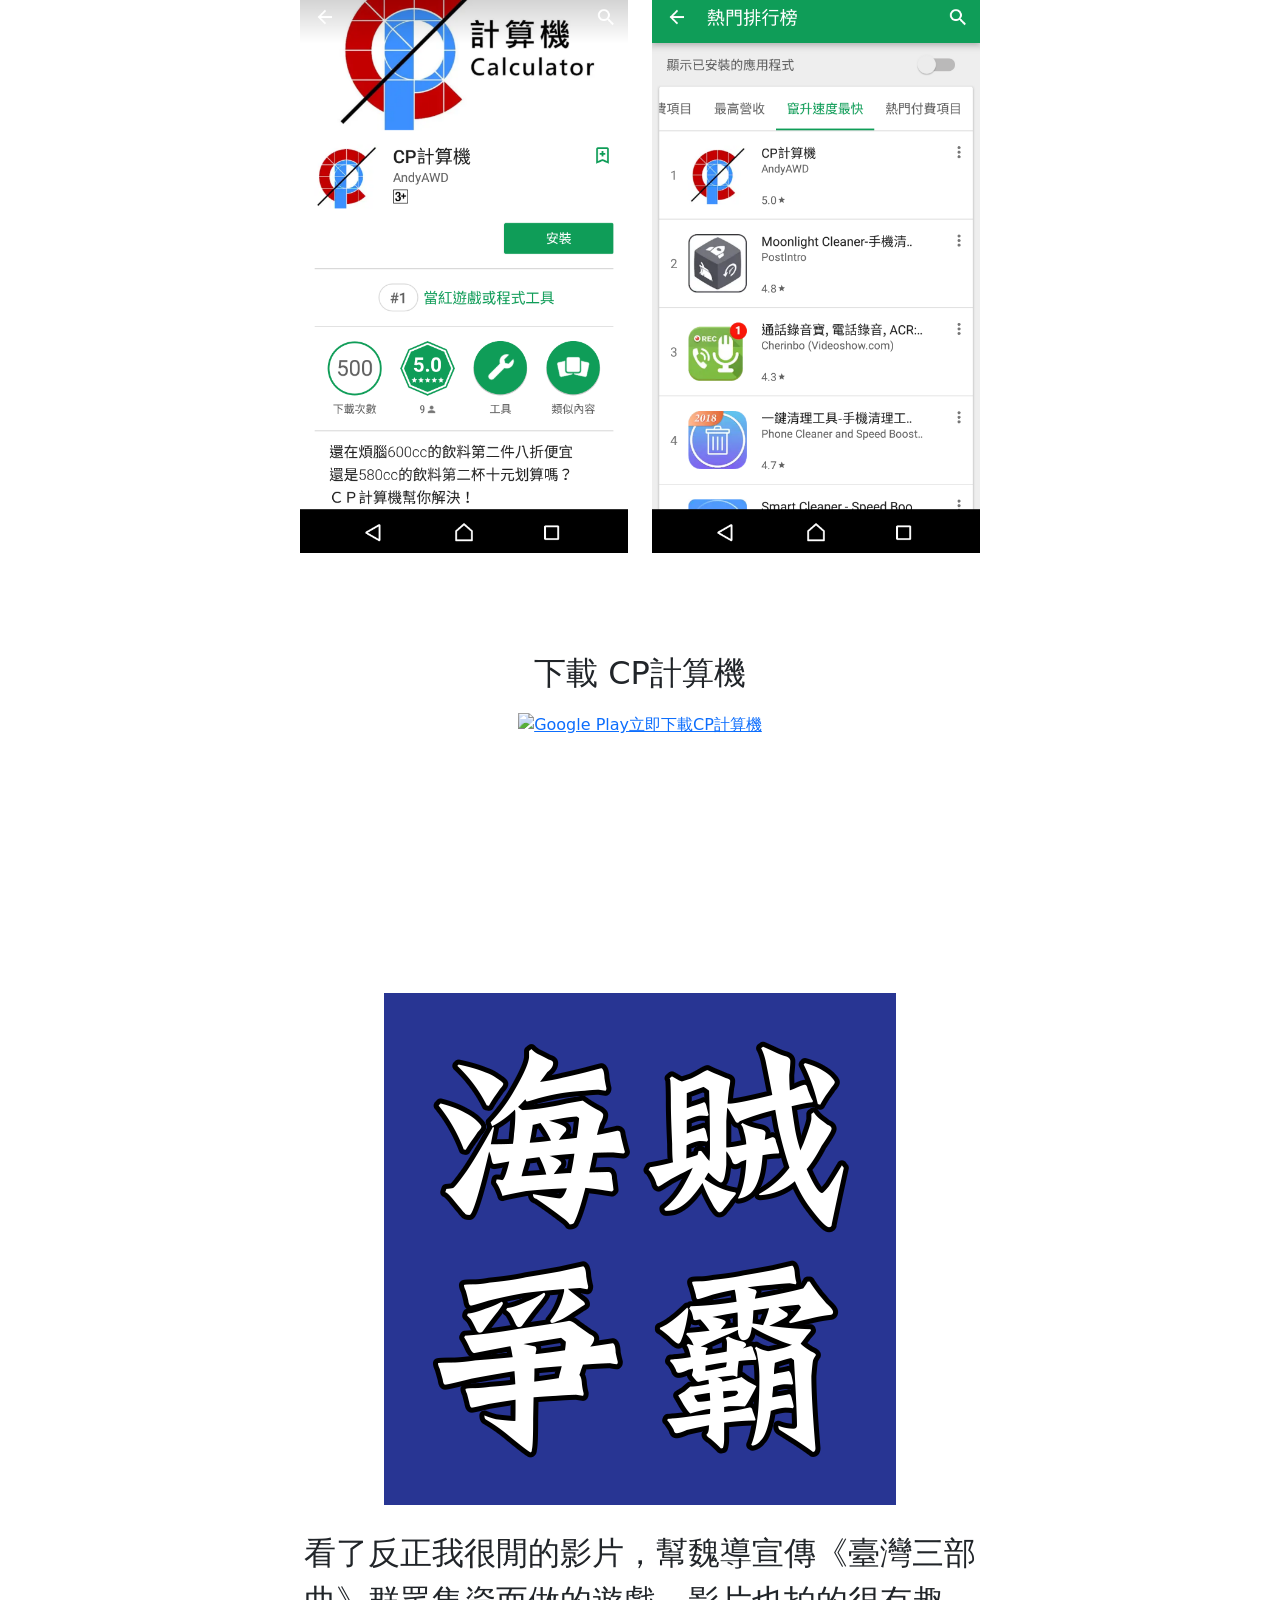
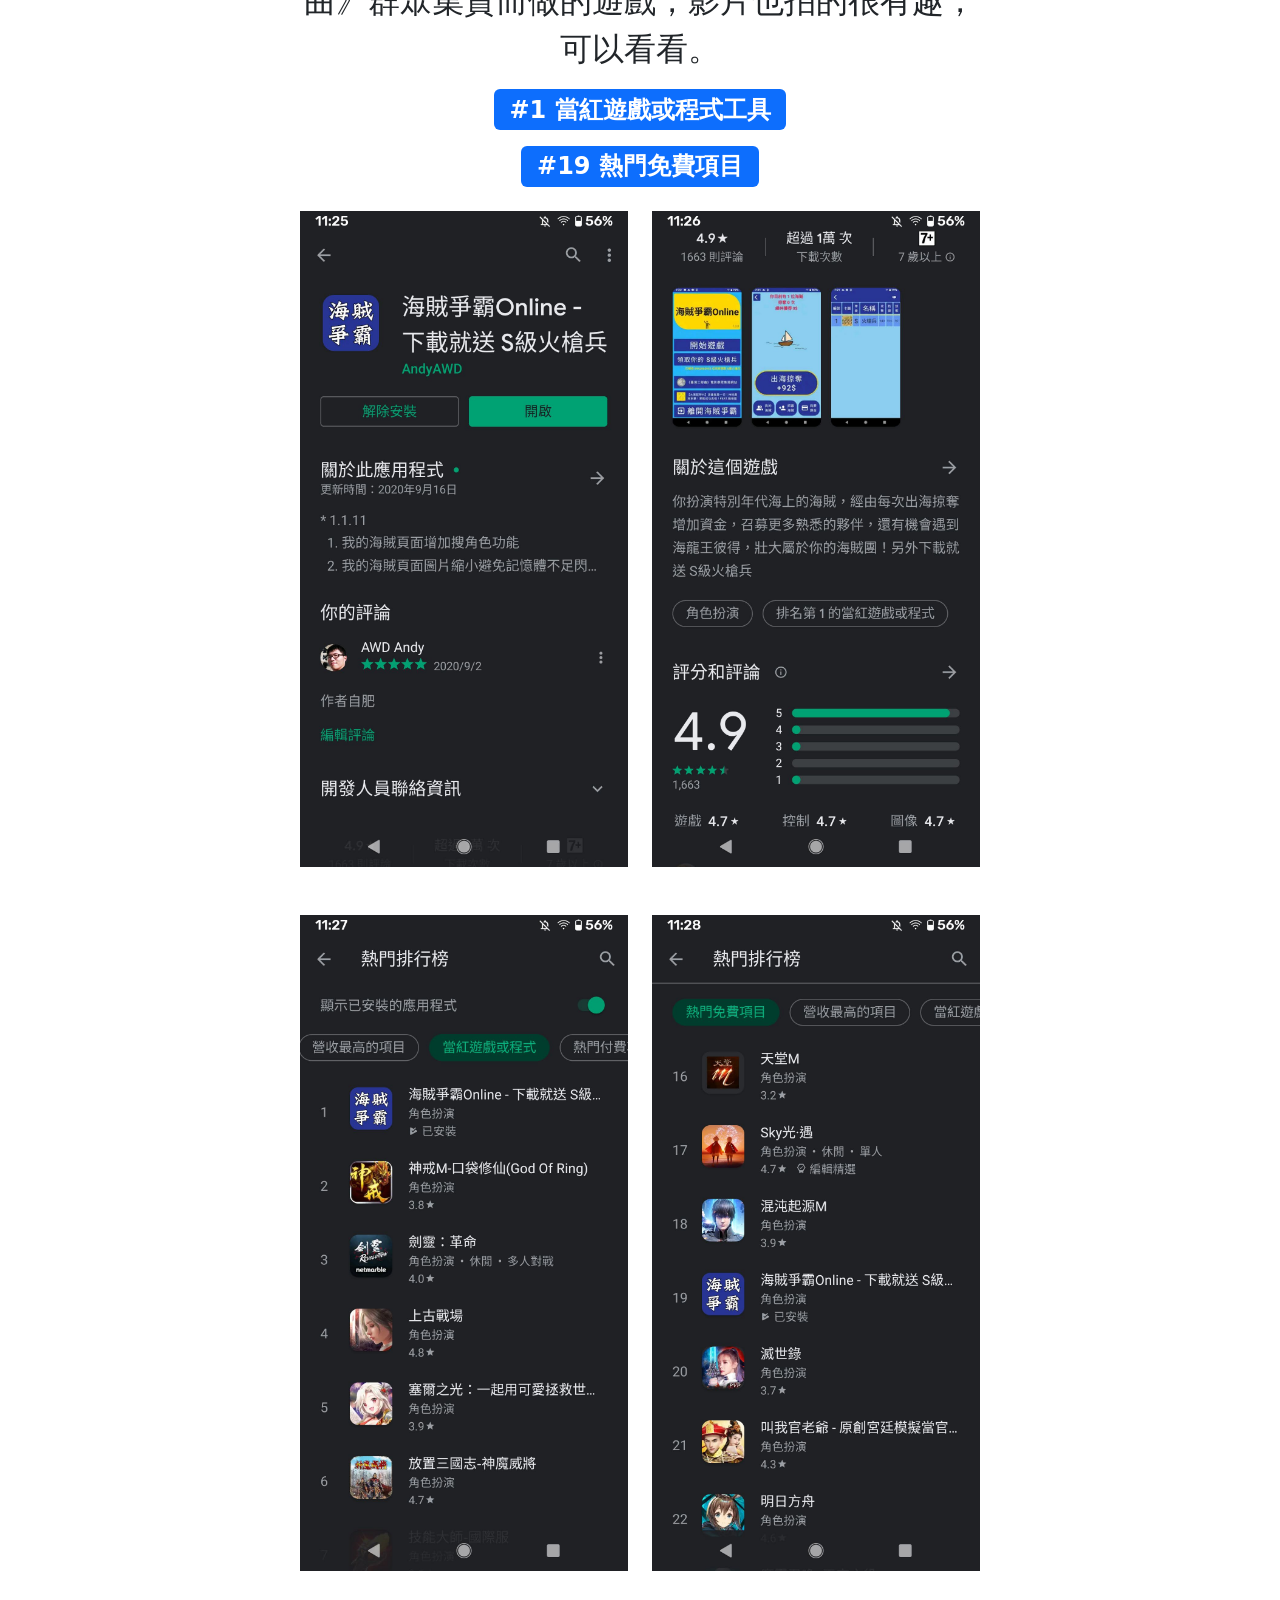
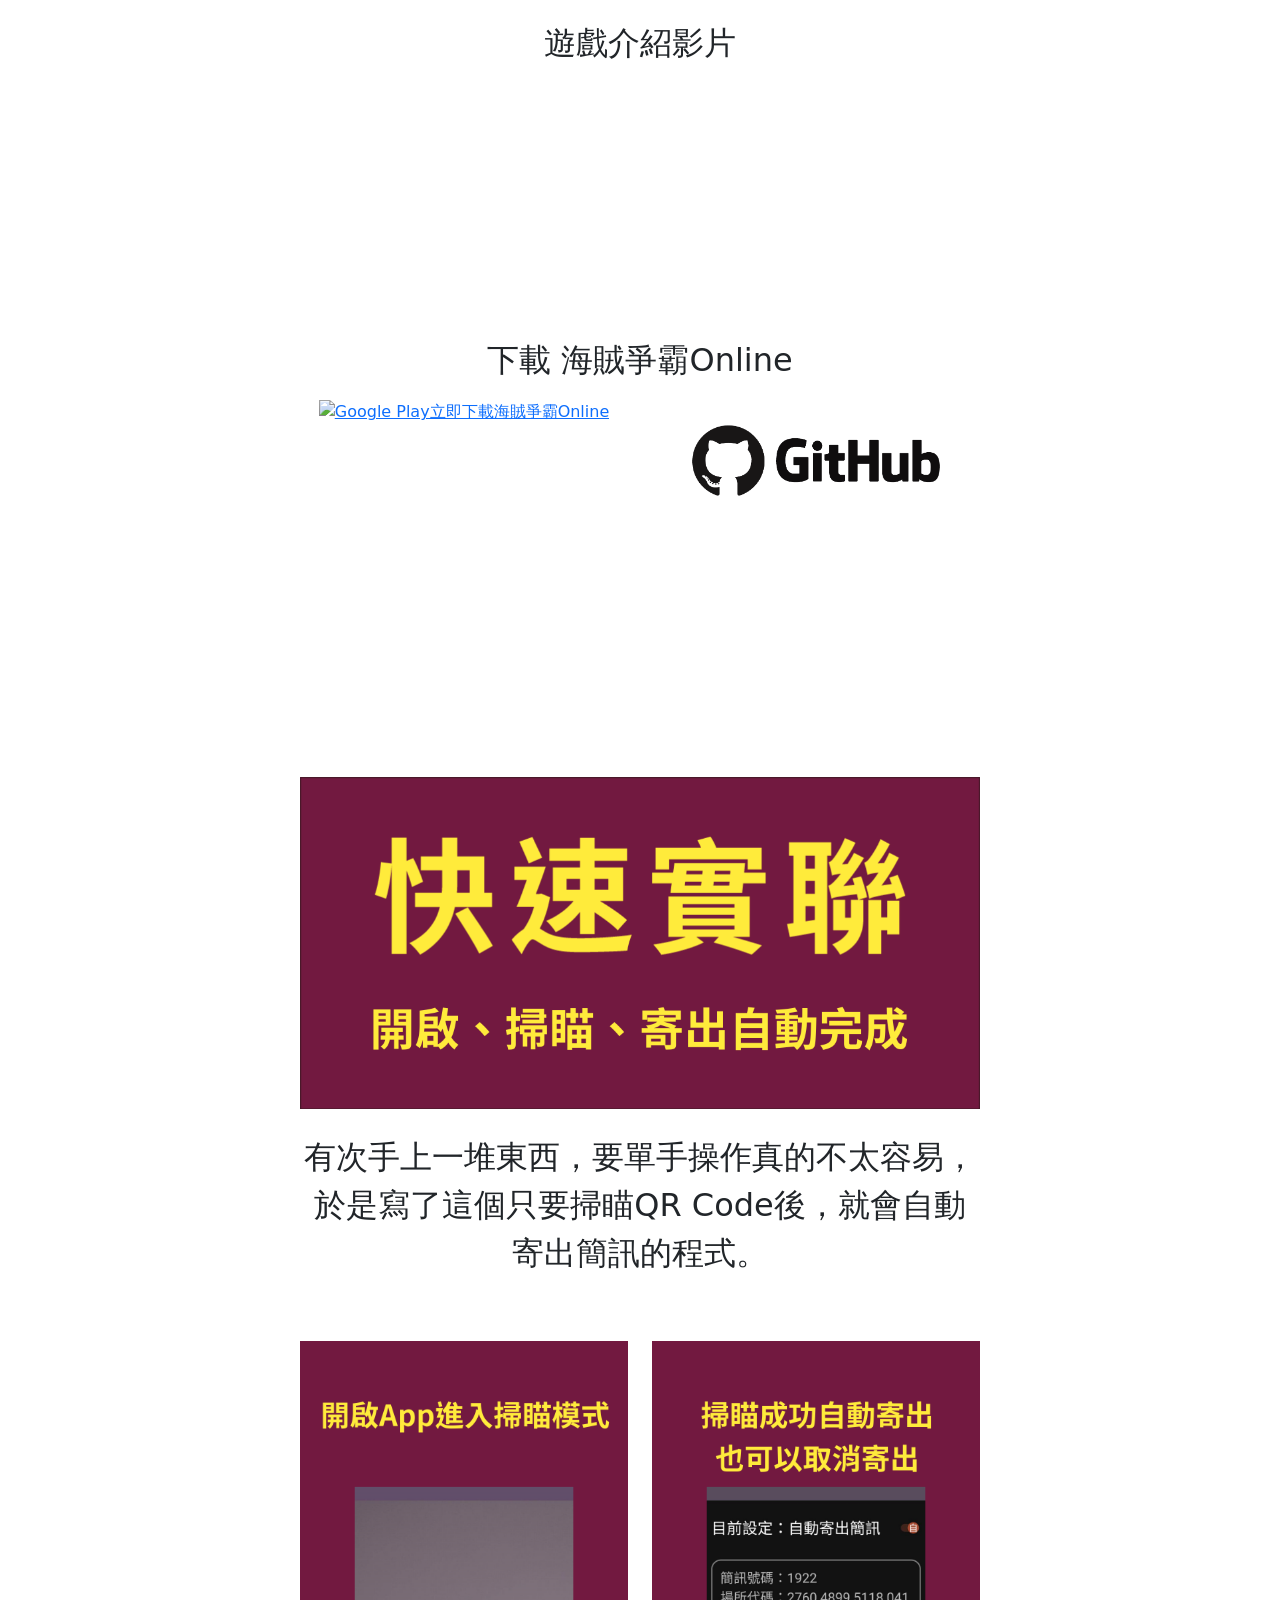
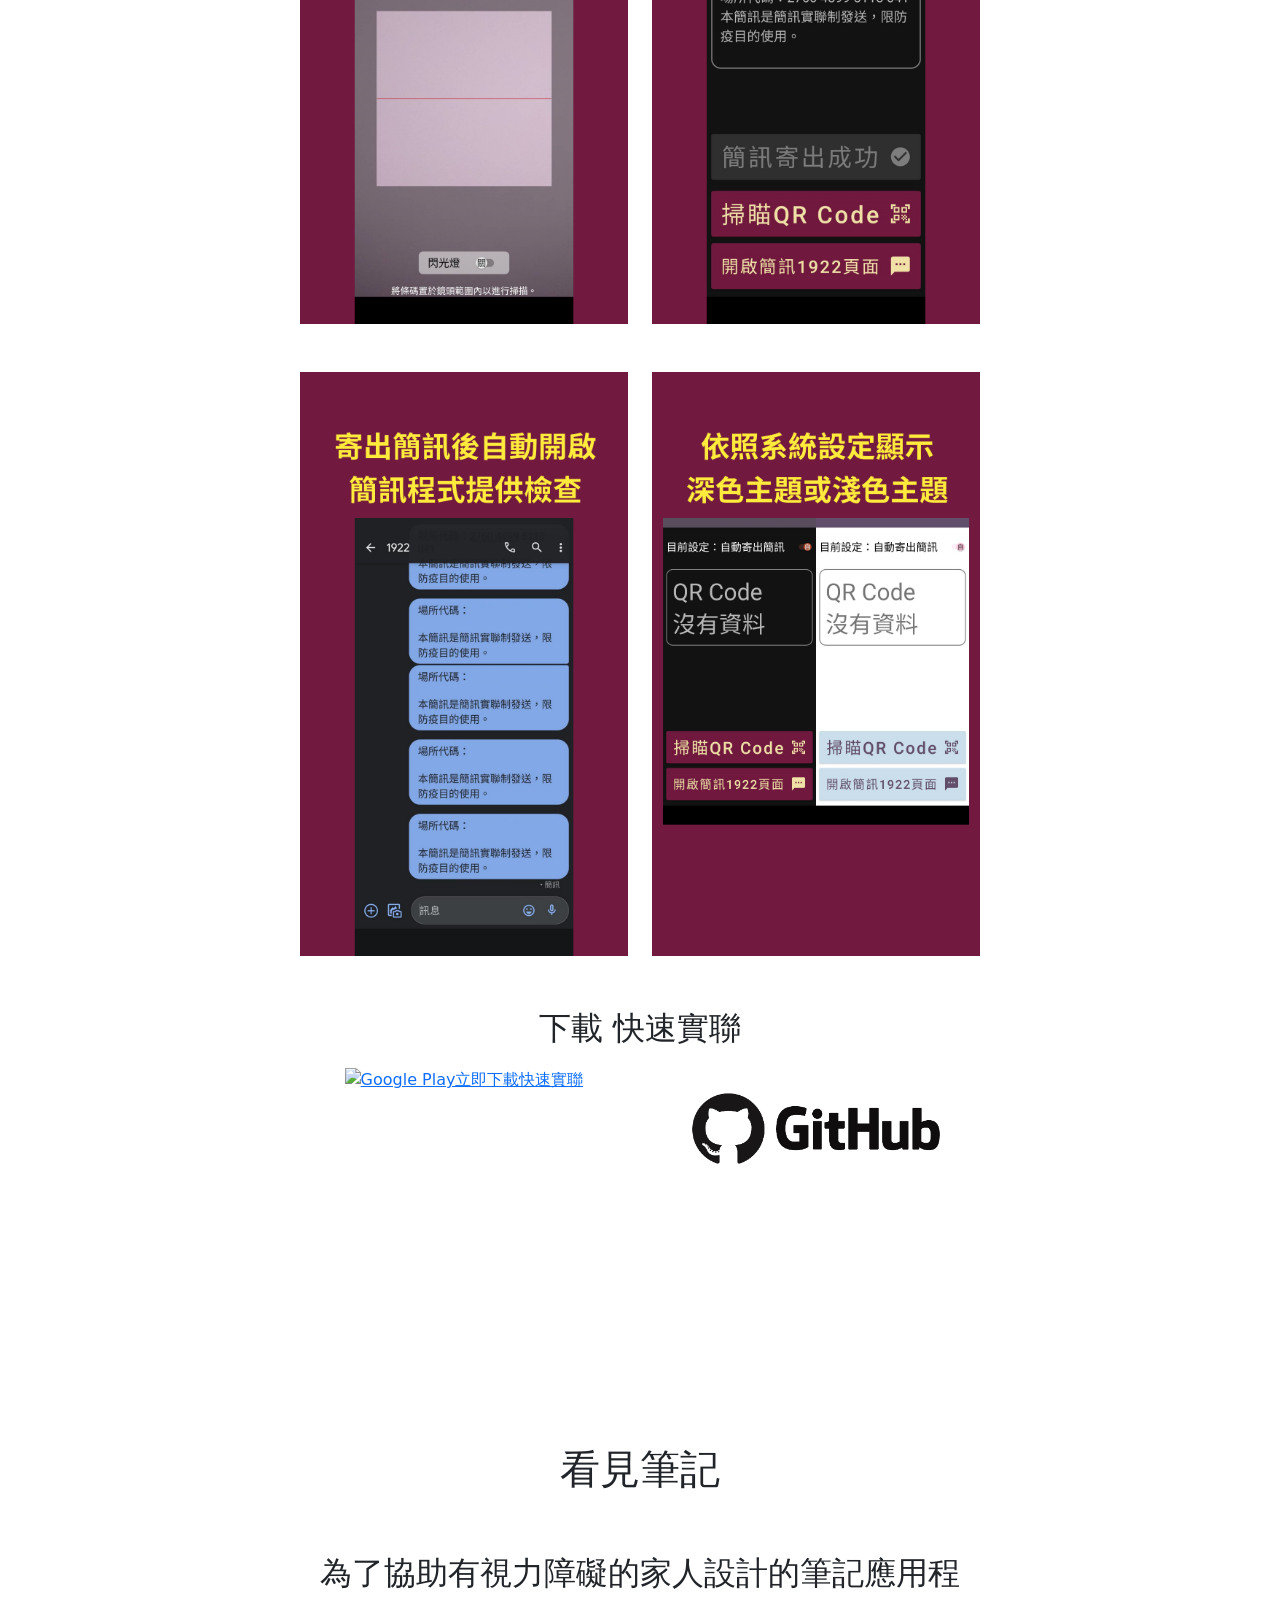
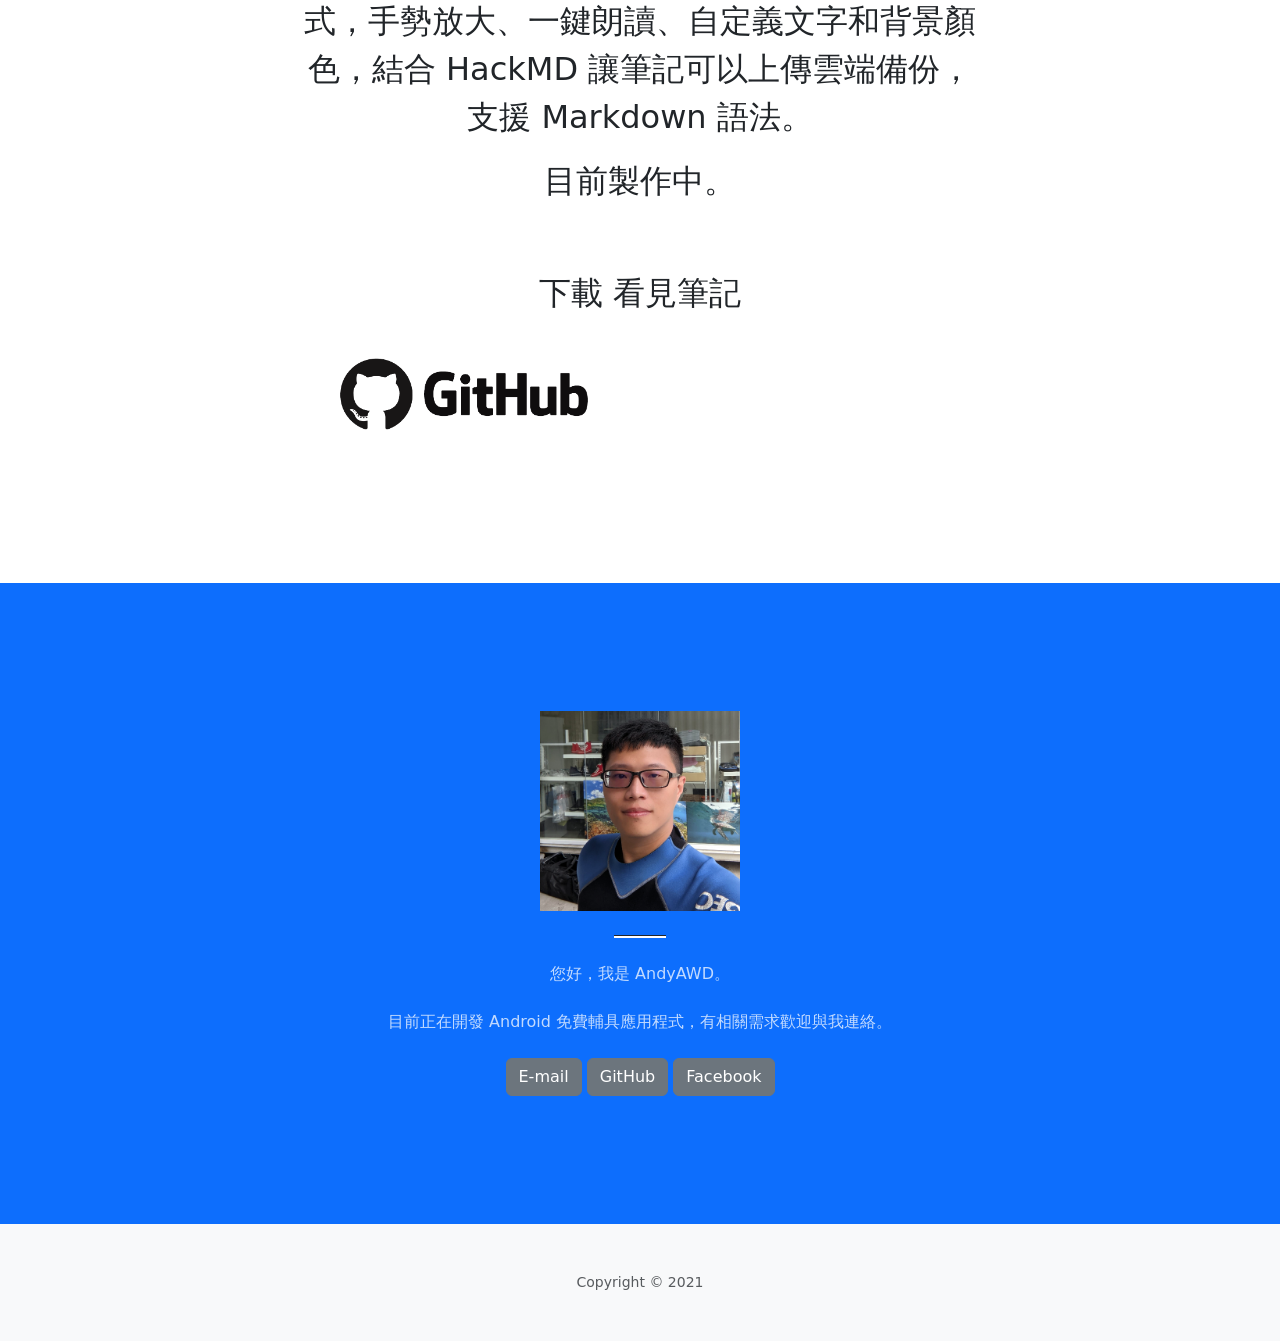
==== commit 00364099: "Add files via upload feat: 增加聯絡方式" ====
--- a/index.html
+++ b/index.html
@@ -1,263 +1,271 @@
-<!DOCTYPE html>
-<html lang="en">
-    <head>
-        <meta charset="utf-8" />
-        <meta name="viewport" content="width=device-width, initial-scale=1, shrink-to-fit=no" />
-        <meta name="description" content="" />
-        <meta name="author" content="" />
-        <meta property="og:title" content="AndyAWD"/>
-        <meta property="og:description" content="記錄我製作的應用程式"/>
-        <meta property="og:type" content="website"/>
-        <meta property="og:image" content="assets/img/about/about_500.png"/>
-        <meta name="facebook-domain-verification" content="kkitgtde4uwvy59bwtyilcyq6o98e9" />
-        <title>AndyAWD</title>
-        <!-- Favicon-->
-        <link rel="icon" type="image/x-icon" href="assets/icon.png" />
-        <!-- Bootstrap Icons-->
-        <link href="https://cdn.jsdelivr.net/npm/bootstrap-icons@1.5.0/font/bootstrap-icons.css" rel="stylesheet" />
-        <!-- Google fonts-->
-        <link href="https://fonts.googleapis.com/css?family=Merriweather+Sans:400,700" rel="stylesheet" />
-        <link href="https://fonts.googleapis.com/css?family=Merriweather:400,300,300italic,400italic,700,700italic" rel="stylesheet" type="text/css" />
-        <!-- SimpleLightbox plugin CSS-->
-        <link href="https://cdnjs.cloudflare.com/ajax/libs/SimpleLightbox/2.1.0/simpleLightbox.min.css" rel="stylesheet" />
-        <!-- Core theme CSS (includes Bootstrap)-->
-        <link href="css/styles.css" rel="stylesheet" />
-        <!-- Global site tag (gtag.js) - Google Analytics -->
-        <script async src="https://www.googletagmanager.com/gtag/js?id=G-0WCW564L2C"></script>
-        <script>
-          window.dataLayer = window.dataLayer || [];
-          function gtag(){dataLayer.push(arguments);}
-          gtag('js', new Date());
-        
-          gtag('config', 'G-0WCW564L2C');
-        </script>    
-    </head>
-    <body id="page-top">
-        <!-- Navigation-->
-        <nav class="navbar navbar-expand-lg navbar-light fixed-top py-3" id="mainNav">
-            <div class="container px-4 px-lg-5">
-                <a class="navbar-brand" href="#page-top">AndyAWD</a>
-                <button class="navbar-toggler navbar-toggler-right" type="button" data-bs-toggle="collapse" data-bs-target="#navbarResponsive" aria-controls="navbarResponsive" aria-expanded="false" aria-label="Toggle navigation"><span class="navbar-toggler-icon"></span></button>
-                <div class="collapse navbar-collapse" id="navbarResponsive">
-                    <ul class="navbar-nav ms-auto my-2 my-lg-0">
-                        <li class="nav-item"><a class="nav-link" href="#costperformancecalculator">CP計算機</a></li>
-                        <li class="nav-item"><a class="nav-link" href="#piratehegemonyonline">海賊爭霸Online</a></li>
-                        <li class="nav-item"><a class="nav-link" href="#fastpass">快速實聯</a></li>
-                        <li class="nav-item"><a class="nav-link" href="#seenote">看見筆記</a></li>
-                    </ul>
-                </div>
-            </div>
-        </nav>
-        <!-- masthead-->
-        <header class="masthead">
-            <div class="container px-4 px-lg-5 h-100">
-                <div class="row gx-4 gx-lg-5 h-100 align-items-center justify-content-center text-center">
-                    <div class="col-lg-8 align-self-end">
-                        <h1 class="text-white font-weight-bold">您好，我是 AndyAWD。</h1>
-                        <hr class="divider" />
-                    </div>
-                    <div class="col-lg-8 align-self-baseline">
-                        <p class="text-white-75 mb-5">我住在高雄，是 Android Developer、GDG Kaohsiung Organizers，也是桌上遊戲設計者，目前正在開發 Android 免費輔具應用程式，有相關需求歡迎與我連絡。</p>                        
-                        <a class="btn btn-primary btn-xl" href="mailto:anandydy529@gmail.com">電子郵件</a>
-                        <a class="btn btn-primary btn-xl" href="https://github.com/AndyAWD">GitHub</a>
-                    </div>
-                </div>
-            </div>
-        </header>
-        <!-- CP計算機-->
-        <section class="page-section" id="costperformancecalculator">
-            <div class="container px-4 px-lg-5">
-                <div class="row gx-4 gx-lg-5 justify-content-center">
-                    <div class="col-lg-8 text-center">  
-                        <img class="img-fluid" src="assets/img/costperformancecalculator/cp00.png" alt="CP計算機宣傳頁"/>                        
-                        <br></br>
-                        <p class="text-center fs-2">為了方便比較價格設計，簡易、方便、快速。</p>
-                        <div class="text-center fs-4 badge bg-primary text-nowrap">
-                            #1 當紅遊戲或程式工具
-                        </div>
-                        <p></p>    
-                        <div class="text-center fs-4 badge bg-primary text-nowrap">
-                            #1 竄升速度最快
-                        </div>            
-                        <br></br>
-                        <div class="row">
-                            <div class="col">
-                                <img class="img-fluid" src="assets/img/costperformancecalculator/cp01.png" alt="CP計算機商店主頁面"/>
-                            </div>                   
-                            <div class="col">
-                                <img class="img-fluid" src="assets/img/costperformancecalculator/cp02.png" alt="CP計算機排名"/>
-                            </div>
-                        </div>        
-                        <br></br>        
-                        <br></br>      
-                        <p class="text-center fs-2">下載 CP計算機</p>                
-                        <div class="row">                            
-                            <div class="col">
-                                <a href='https://play.google.com/store/apps/details?id=andyawd.com.tw.costperformancecalculator2&pcampaignid=pcampaignidMKT-Other-global-all-co-prtnr-py-PartBadge-Mar2515-1'>
-                                    <img img class="img-fluid"  alt='Google Play立即下載CP計算機' src='https://play.google.com/intl/zh-TW/badges/static/images/badges/zh-tw_badge_web_generic.png'/></a>
-                            </div>                   
-                        </div>                                                          
-                    </div>
-                </div>
-            </div>        
-        </section>
-        <!-- 海賊爭霸Online-->  
-        <section class="page-section" id="piratehegemonyonline">
-            <div class="container px-4 px-lg-5">
-                <div class="row gx-4 gx-lg-5 justify-content-center">
-                    <div class="col-lg-8 text-center">  
-                        <img class="img-fluid" src="assets/img/piratehegemonyonline/ph00.png" alt="海賊爭霸Online宣傳頁"/>                        
-                        <br></br>
-                        <p class="text-center fs-2">看了反正我很閒的影片，幫魏導宣傳《臺灣三部曲》群眾集資而做的遊戲，影片也拍的很有趣，可以看看。</p>                        
-                        <div class="text-center fs-4 badge bg-primary">
-                            #1 當紅遊戲或程式工具
-                        </div>              
-                        <p></p>    
-                        <div class="text-center fs-4 badge bg-primary">
-                            #19 熱門免費項目
-                        </div>            
-                        <br></br>
-                        <div class="row">
-                            <div class="col">
-                                <img class="img-fluid" src="assets/img/piratehegemonyonline/ph01.png" alt="海賊爭霸Online主頁面"/>
-                            </div>                   
-                            <div class="col">
-                                <img class="img-fluid" src="assets/img/piratehegemonyonline/ph02.png" alt="海賊爭霸Online排名"/>
-                            </div>
-                        </div>
-                        <br></br>
-                        <div class="row">
-                            <div class="col">
-                                <img class="img-fluid" src="assets/img/piratehegemonyonline/ph03.png" alt="海賊爭霸Online當紅遊戲或程式工具排名1"/>
-                            </div>                   
-                            <div class="col">
-                                <img class="img-fluid" src="assets/img/piratehegemonyonline/ph04.png" alt="海賊爭霸Online熱門免費項目排名19"/>
-                            </div>
-                        </div>   
-                        <br></br>             
-                        <p class="text-center fs-2">遊戲介紹影片</p>                                                                        
-                        <br></br>             
-                        <div class="col">                       
-                            <div class="row">
-                                <div class="col">
-                                    <iframe src="https://www.youtube.com/embed/2PVRy0pgXnU?start=548" title="YouTube video player" frameborder="0" allow="accelerometer; autoplay; clipboard-write; encrypted-media; gyroscope; picture-in-picture" allowfullscreen></iframe>
-                                </div>     
-                                <div class="col">
-                                    <iframe src="https://www.youtube.com/embed/rWQ9uGQSWww" title="YouTube video player" frameborder="0" allow="accelerometer; autoplay; clipboard-write; encrypted-media; gyroscope; picture-in-picture" allowfullscreen></iframe>
-                                </div>                            
-                            </div>    
-                        </div>                                          
-                        <br></br>                       
-                        <p class="text-center fs-2">下載 海賊爭霸Online</p>                                          
-                        <div class="row">
-                            <div class="col">                                
-                                <a href='https://play.google.com/store/apps/details?id=tw.com.andyawd.piratehegemonyonline&pcampaignid=pcampaignidMKT-Other-global-all-co-prtnr-py-PartBadge-Mar2515-1'>
-                                    <img img class="img-fluid" alt='Google Play立即下載海賊爭霸Online' src='https://play.google.com/intl/zh-TW/badges/static/images/badges/zh-tw_badge_web_generic.png'/></a>
-                            </div>                   
-                            <div class="col">
-                                <a href='https://github.com/AndyAWD/PirateHegemonyOnline'>
-                                    <img img class="img-fluid" alt='海賊爭霸Online Github' src='assets/img/github.png'/></a>
-                            </div>
-                        </div>        
-                    </div>
-                </div>
-            </div>        
-        </section>
-        <!-- 快速實聯-->
-        <section class="page-section" id="fastpass">
-            <div class="container px-4 px-lg-5">
-                <div class="row gx-4 gx-lg-5 justify-content-center">
-                    <div class="col-lg-8 text-center">  
-                        <img class="img-fluid" src="assets/img/fastpass/fp00.png" alt="快速實聯宣傳頁"/>                        
-                        <br></br>
-                        <p class="text-center fs-2">有次手上一堆東西，要單手操作真的不太容易，於是寫了這個只要掃瞄QR Code後，就會自動寄出簡訊的程式。</p>                                              
-                        <br></br>
-                        <div class="row">
-                            <div class="col">
-                                <img class="img-fluid" src="assets/img/fastpass/fp01.png" alt="快速實聯掃瞄頁"/>
-                            </div>                   
-                            <div class="col">
-                                <img class="img-fluid" src="assets/img/fastpass/fp02.png" alt="快速實聯主頁面"/>
-                            </div>
-                        </div>
-                        <br></br>
-                        <div class="row">
-                            <div class="col">
-                                <img class="img-fluid" src="assets/img/fastpass/fp03.png" alt="快速實聯簡訊頁"/>
-                            </div>                   
-                            <div class="col">
-                                <img class="img-fluid" src="assets/img/fastpass/fp04.png" alt="快速實聯顏色主題頁"/>
-                            </div>
-                        </div>                                             
-                        <br></br>                       
-                        <p class="text-center fs-2">下載 快速實聯</p>                                          
-                        <div class="row">
-                            <div class="col">                                
-                                <a href='https://play.google.com/store/apps/details?id=tw.com.andyawd.fastpass&pcampaignid=pcampaignidMKT-Other-global-all-co-prtnr-py-PartBadge-Mar2515-1'>
-                                    <img img class="img-fluid" alt='Google Play立即下載快速實聯' src='https://play.google.com/intl/zh-TW/badges/static/images/badges/zh-tw_badge_web_generic.png'/></a>
-                            </div>                   
-                            <div class="col">
-                                <a href='https://github.com/AndyAWD/FastPass'>
-                                    <img img class="img-fluid" alt='快速實聯 Github' src='assets/img/github.png'/></a>
-                            </div>
-                        </div>        
-                    </div>
-                </div>
-            </div>    
-        </section>
-        <!-- 看見筆記-->
-        <section class="page-section" id="seenote">
-            <div class="container px-4 px-lg-5">
-                <div class="row gx-4 gx-lg-5 justify-content-center">
-                    <h1 class="text-center mt-0">看見筆記</h1>
-                    <div class="col-lg-8 text-center">                          
-                        <br></br>
-                        <p class="text-center fs-2">為了協助有視力障礙的家人設計的筆記應用程式，手勢放大、一鍵朗讀、自定義文字和背景顏色，結合 HackMD 讓筆記可以上傳雲端備份，支援 Markdown 語法。</p>                        
-                        <p class="text-center fs-2">目前製作中。</p>                        
-                        <br></br>
-                        <p class="text-center fs-2">下載 看見筆記</p>   
-                        <div class="row">
-                            <div class="col">
-                                <a href='https://github.com/AndyAWD/SeeNote'>
-                                    <img img class="img-fluid" alt='看見筆記 Github' src='assets/img/github.png'/></a>                                                                
-                            </div>                   
-                            <div class="col">                                
-                            </div>
-                        </div>                                
-                    </div>
-                </div>
-            </div>    
-        </section>    
-        <!-- About-->
-        <section class="page-section bg-primary" id="about">
-            <div class="container px-4 px-lg-5">
-                <div class="row gx-4 gx-lg-5 justify-content-center">
-                    <div class="col-lg-8 text-center">
-                        <img class="img-fluid" src="assets/img/about/about_1000.png" width="200"/>
-                        <hr class="divider divider-light" />
-                        <p class="text-white-75 mb-4">您好，我是 AndyAWD。</p>           
-                        <p class="text-white-75 mb-4">目前正在開發 Android 免費輔具應用程式，有相關需求歡迎與我連絡。</p>                    
-                        <a class="btn btn-secondary" href="mailto:anandydy529@gmail.com" role="button">E-mail</a>
-                        <a class="btn btn-secondary" href="https://github.com/AndyAWD" role="button">GitHub</a>
-                        <a class="btn btn-secondary" href="https://www.facebook.com/anandydy529" role="button">Facebook</a>
-                    </div>
-                </div>
-            </div>
-        </section>
-        <!-- Footer-->
-        <footer class="bg-light py-5">
-            <div class="container px-4 px-lg-5"><div class="small text-center text-muted">Copyright &copy; 2021</div></div>
-        </footer>
-        <!-- Bootstrap core JS-->
-        <script src="http://www.warofelection.com/js/bootstrap.bundle.min.js"></script>
-        <!-- SimpleLightbox plugin JS-->
-        <script src="https://cdnjs.cloudflare.com/ajax/libs/SimpleLightbox/2.1.0/simpleLightbox.min.js"></script>
-        <!-- Core theme JS-->
-        <script src="js/scripts.js"></script>
-        <!-- * * * * * * * * * * * * * * * * * * * * * * * * * * * * * * * * * * * * * * * *-->
-        <!-- * *                               SB Forms JS                               * *-->
-        <!-- * * Activate your form at https://startbootstrap.com/solution/contact-forms * *-->
-        <!-- * * * * * * * * * * * * * * * * * * * * * * * * * * * * * * * * * * * * * * * *-->
-        <script src="https://cdn.startbootstrap.com/sb-forms-latest.js"></script>
-    </body>
-</html>
+<!DOCTYPE html>
+<html lang="en">
+    <head>
+        <meta charset="utf-8" />
+        <meta name="viewport" content="width=device-width, initial-scale=1, shrink-to-fit=no" />
+        <meta name="description" content="" />
+        <meta name="author" content="" />
+        <meta property="og:title" content="AndyAWD"/>
+        <meta property="og:description" content="記錄我製作的應用程式"/>
+        <meta property="og:type" content="website"/>
+        <meta property="og:image" content="assets/img/about/about_500.png"/>
+        <meta name="facebook-domain-verification" content="kkitgtde4uwvy59bwtyilcyq6o98e9" />
+        <title>AndyAWD</title>
+        <!-- Favicon-->
+        <link rel="icon" type="image/x-icon" href="assets/icon.png" />
+        <!-- Bootstrap Icons-->        
+        <link href="https://cdn.jsdelivr.net/npm/bootstrap-icons@1.5.0/font/bootstrap-icons.css" rel="stylesheet" />
+        <!-- Google fonts-->
+        <link href="https://fonts.googleapis.com/css?family=Merriweather+Sans:400,700" rel="stylesheet" />
+        <link href="https://fonts.googleapis.com/css?family=Merriweather:400,300,300italic,400italic,700,700italic" rel="stylesheet" type="text/css" />
+        <!-- SimpleLightbox plugin CSS-->
+        <link href="https://cdnjs.cloudflare.com/ajax/libs/SimpleLightbox/2.1.0/simpleLightbox.min.css" rel="stylesheet" />
+        <!-- Core theme CSS (includes Bootstrap)-->
+        <link href="css/styles.css" rel="stylesheet" />
+        <!-- Global site tag (gtag.js) - Google Analytics -->
+        <script async src="https://www.googletagmanager.com/gtag/js?id=G-0WCW564L2C"></script>
+        <!-- Bootstrap 5 CSS -->
+        <link rel="stylesheet" href="https://stackpath.bootstrapcdn.com/bootstrap/5.0.0-alpha1/css/bootstrap.min.css" integrity="sha384-r4NyP46KrjDleawBgD5tp8Y7UzmLA05oM1iAEQ17CSuDqnUK2+k9luXQOfXJCJ4I" crossorigin="anonymous">
+        <!-- Font Awesome CSS -->
+        <link rel="stylesheet" href="https://stackpath.bootstrapcdn.com/font-awesome/4.7.0/css/font-awesome.min.css" integrity="sha384-wvfXpqpZZVQGK6TAh5PVlGOfQNHSoD2xbE+QkPxCAFlNEevoEH3Sl0sibVcOQVnN" crossorigin="anonymous">
+        <script>
+          window.dataLayer = window.dataLayer || [];
+          function gtag(){dataLayer.push(arguments);}
+          gtag('js', new Date());
+        
+          gtag('config', 'G-0WCW564L2C');
+        </script>    
+    </head>
+    <body id="page-top">
+        <!-- Navigation-->
+        <nav class="navbar navbar-expand-lg navbar-light fixed-top py-3" id="mainNav">
+            <div class="container px-4 px-lg-5">
+                <a class="navbar-brand" href="#page-top">AndyAWD</a>
+                <button class="navbar-toggler navbar-toggler-right" type="button" data-bs-toggle="collapse" data-bs-target="#navbarResponsive" aria-controls="navbarResponsive" aria-expanded="false" aria-label="Toggle navigation"><span class="navbar-toggler-icon"></span></button>
+                <div class="collapse navbar-collapse" id="navbarResponsive">
+                    <ul class="navbar-nav ms-auto my-2 my-lg-0">
+                        <li class="nav-item"><a class="nav-link" href="#costperformancecalculator">CP計算機</a></li>
+                        <li class="nav-item"><a class="nav-link" href="#piratehegemonyonline">海賊爭霸Online</a></li>
+                        <li class="nav-item"><a class="nav-link" href="#fastpass">快速實聯</a></li>
+                        <li class="nav-item"><a class="nav-link" href="#seenote">看見筆記</a></li>
+                    </ul>
+                </div>
+            </div>
+        </nav>
+        <!-- masthead-->
+        <header class="masthead">
+            <div class="container px-4 px-lg-5 h-100">
+                <div class="row gx-4 gx-lg-5 h-100 align-items-center justify-content-center text-center">
+                    <div class="col-lg-8 align-self-end">
+                        <h1 class="text-white font-weight-bold">您好，我是戴維廷 / Andy。</h1>
+                        <hr class="divider" />
+                    </div>
+                    <div class="d-grid gap-2 col-6 mx-auto">
+                        <p class="text-white-75 mb-5">我住在高雄，是 Android Developer、Google Developer Groups Kaohsiung Organizers，也是桌上遊戲設計者，目前正在開發 Android 免費輔具應用程式，有相關需求歡迎與我連絡。</p>                        
+                        <a class="btn btn-primary" href="mailto:anandydy529@gmail.com"><i class="fa fa-envelope"></i>  |  E-Mail</a>
+                        <a class="btn btn-primary" href="https://github.com/AndyAWD"><i class="fa fa-github"></i>  |  GitHub</a>
+                        <a class="btn btn-primary" href="https://www.linkedin.com/in/weiting-dai"><i class="fa fa-linkedin"></i>  |  LinkedIn</a>                    
+                        <a class="btn btn-primary" href="https://www.facebook.com/anandydy529"><i class="fa fa-facebook"></i>  |  Facebook</a>   
+                        <a class="btn btn-primary" href="https://www.linkedin.com/company/99178657"><i class="fa fa-linkedin"></i>  |  GDG Kaohsiung LinkedIn</a>                 
+                        <a class="btn btn-primary" href="https://www.facebook.com/groups/GDGKaohsiung"><i class="fa fa-facebook"></i>  |  GDG Kaohsiung Facebook</a>
+                    </div>
+                </div>
+            </div>
+        </header>
+        <!-- CP計算機-->
+        <section class="page-section" id="costperformancecalculator">
+            <div class="container px-4 px-lg-5">
+                <div class="row gx-4 gx-lg-5 justify-content-center">
+                    <div class="col-lg-8 text-center">  
+                        <img class="img-fluid" src="assets/img/costperformancecalculator/cp00.png" alt="CP計算機宣傳頁"/>                        
+                        <br></br>
+                        <p class="text-center fs-2">為了方便比較價格設計，簡易、方便、快速。</p>
+                        <div class="text-center fs-4 badge bg-primary text-nowrap">
+                            #1 當紅遊戲或程式工具
+                        </div>
+                        <p></p>    
+                        <div class="text-center fs-4 badge bg-primary text-nowrap">
+                            #1 竄升速度最快
+                        </div>            
+                        <br></br>
+                        <div class="row">
+                            <div class="col">
+                                <img class="img-fluid" src="assets/img/costperformancecalculator/cp01.png" alt="CP計算機商店主頁面"/>
+                            </div>                   
+                            <div class="col">
+                                <img class="img-fluid" src="assets/img/costperformancecalculator/cp02.png" alt="CP計算機排名"/>
+                            </div>
+                        </div>        
+                        <br></br>        
+                        <br></br>      
+                        <p class="text-center fs-2">下載 CP計算機</p>                
+                        <div class="row">                            
+                            <div class="col">
+                                <a href='https://play.google.com/store/apps/details?id=andyawd.com.tw.costperformancecalculator2&pcampaignid=pcampaignidMKT-Other-global-all-co-prtnr-py-PartBadge-Mar2515-1'>
+                                    <img img class="img-fluid"  alt='Google Play立即下載CP計算機' src='https://play.google.com/intl/zh-TW/badges/static/images/badges/zh-tw_badge_web_generic.png'/></a>
+                            </div>                   
+                        </div>                                                          
+                    </div>
+                </div>
+            </div>        
+        </section>
+        <!-- 海賊爭霸Online-->  
+        <section class="page-section" id="piratehegemonyonline">
+            <div class="container px-4 px-lg-5">
+                <div class="row gx-4 gx-lg-5 justify-content-center">
+                    <div class="col-lg-8 text-center">  
+                        <img class="img-fluid" src="assets/img/piratehegemonyonline/ph00.png" alt="海賊爭霸Online宣傳頁"/>                        
+                        <br></br>
+                        <p class="text-center fs-2">看了反正我很閒的影片，幫魏導宣傳《臺灣三部曲》群眾集資而做的遊戲，影片也拍的很有趣，可以看看。</p>                        
+                        <div class="text-center fs-4 badge bg-primary">
+                            #1 當紅遊戲或程式工具
+                        </div>              
+                        <p></p>    
+                        <div class="text-center fs-4 badge bg-primary">
+                            #19 熱門免費項目
+                        </div>            
+                        <br></br>
+                        <div class="row">
+                            <div class="col">
+                                <img class="img-fluid" src="assets/img/piratehegemonyonline/ph01.png" alt="海賊爭霸Online主頁面"/>
+                            </div>                   
+                            <div class="col">
+                                <img class="img-fluid" src="assets/img/piratehegemonyonline/ph02.png" alt="海賊爭霸Online排名"/>
+                            </div>
+                        </div>
+                        <br></br>
+                        <div class="row">
+                            <div class="col">
+                                <img class="img-fluid" src="assets/img/piratehegemonyonline/ph03.png" alt="海賊爭霸Online當紅遊戲或程式工具排名1"/>
+                            </div>                   
+                            <div class="col">
+                                <img class="img-fluid" src="assets/img/piratehegemonyonline/ph04.png" alt="海賊爭霸Online熱門免費項目排名19"/>
+                            </div>
+                        </div>   
+                        <br></br>             
+                        <p class="text-center fs-2">遊戲介紹影片</p>                                                                        
+                        <br></br>             
+                        <div class="col">                       
+                            <div class="row">
+                                <div class="col">
+                                    <iframe src="https://www.youtube.com/embed/2PVRy0pgXnU?start=548" title="YouTube video player" frameborder="0" allow="accelerometer; autoplay; clipboard-write; encrypted-media; gyroscope; picture-in-picture" allowfullscreen></iframe>
+                                </div>     
+                                <div class="col">
+                                    <iframe src="https://www.youtube.com/embed/rWQ9uGQSWww" title="YouTube video player" frameborder="0" allow="accelerometer; autoplay; clipboard-write; encrypted-media; gyroscope; picture-in-picture" allowfullscreen></iframe>
+                                </div>                            
+                            </div>    
+                        </div>                                          
+                        <br></br>                       
+                        <p class="text-center fs-2">下載 海賊爭霸Online</p>                                          
+                        <div class="row">
+                            <div class="col">                                
+                                <a href='https://play.google.com/store/apps/details?id=tw.com.andyawd.piratehegemonyonline&pcampaignid=pcampaignidMKT-Other-global-all-co-prtnr-py-PartBadge-Mar2515-1'>
+                                    <img img class="img-fluid" alt='Google Play立即下載海賊爭霸Online' src='https://play.google.com/intl/zh-TW/badges/static/images/badges/zh-tw_badge_web_generic.png'/></a>
+                            </div>                   
+                            <div class="col">
+                                <a href='https://github.com/AndyAWD/PirateHegemonyOnline'>
+                                    <img img class="img-fluid" alt='海賊爭霸Online Github' src='assets/img/github.png'/></a>
+                            </div>
+                        </div>        
+                    </div>
+                </div>
+            </div>        
+        </section>
+        <!-- 快速實聯-->
+        <section class="page-section" id="fastpass">
+            <div class="container px-4 px-lg-5">
+                <div class="row gx-4 gx-lg-5 justify-content-center">
+                    <div class="col-lg-8 text-center">  
+                        <img class="img-fluid" src="assets/img/fastpass/fp00.png" alt="快速實聯宣傳頁"/>                        
+                        <br></br>
+                        <p class="text-center fs-2">有次手上一堆東西，要單手操作真的不太容易，於是寫了這個只要掃瞄QR Code後，就會自動寄出簡訊的程式。</p>                                              
+                        <br></br>
+                        <div class="row">
+                            <div class="col">
+                                <img class="img-fluid" src="assets/img/fastpass/fp01.png" alt="快速實聯掃瞄頁"/>
+                            </div>                   
+                            <div class="col">
+                                <img class="img-fluid" src="assets/img/fastpass/fp02.png" alt="快速實聯主頁面"/>
+                            </div>
+                        </div>
+                        <br></br>
+                        <div class="row">
+                            <div class="col">
+                                <img class="img-fluid" src="assets/img/fastpass/fp03.png" alt="快速實聯簡訊頁"/>
+                            </div>                   
+                            <div class="col">
+                                <img class="img-fluid" src="assets/img/fastpass/fp04.png" alt="快速實聯顏色主題頁"/>
+                            </div>
+                        </div>                                             
+                        <br></br>                       
+                        <p class="text-center fs-2">下載 快速實聯</p>                                          
+                        <div class="row">
+                            <div class="col">                                
+                                <a href='https://play.google.com/store/apps/details?id=tw.com.andyawd.fastpass&pcampaignid=pcampaignidMKT-Other-global-all-co-prtnr-py-PartBadge-Mar2515-1'>
+                                    <img img class="img-fluid" alt='Google Play立即下載快速實聯' src='https://play.google.com/intl/zh-TW/badges/static/images/badges/zh-tw_badge_web_generic.png'/></a>
+                            </div>                   
+                            <div class="col">
+                                <a href='https://github.com/AndyAWD/FastPass'>
+                                    <img img class="img-fluid" alt='快速實聯 Github' src='assets/img/github.png'/></a>
+                            </div>
+                        </div>        
+                    </div>
+                </div>
+            </div>    
+        </section>
+        <!-- 看見筆記-->
+        <section class="page-section" id="seenote">
+            <div class="container px-4 px-lg-5">
+                <div class="row gx-4 gx-lg-5 justify-content-center">
+                    <h1 class="text-center mt-0">看見筆記</h1>
+                    <div class="col-lg-8 text-center">                          
+                        <br></br>
+                        <p class="text-center fs-2">為了協助有視力障礙的家人設計的筆記應用程式，手勢放大、一鍵朗讀、自定義文字和背景顏色，結合 HackMD 讓筆記可以上傳雲端備份，支援 Markdown 語法。</p>                        
+                        <p class="text-center fs-2">目前製作中。</p>                        
+                        <br></br>
+                        <p class="text-center fs-2">下載 看見筆記</p>   
+                        <div class="row">
+                            <div class="col">
+                                <a href='https://github.com/AndyAWD/SeeNote'>
+                                    <img img class="img-fluid" alt='看見筆記 Github' src='assets/img/github.png'/></a>                                                                
+                            </div>                   
+                            <div class="col">                                
+                            </div>
+                        </div>                                
+                    </div>
+                </div>
+            </div>    
+        </section>    
+        <!-- About-->
+        <section class="page-section bg-primary" id="about">
+            <div class="container px-4 px-lg-5">
+                <div class="row gx-4 gx-lg-5 justify-content-center">
+                    <div class="col-lg-8 text-center">
+                        <img class="img-fluid" src="assets/img/about/about_1000.png" width="200"/>
+                        <hr class="divider divider-light" />
+                        <p class="text-white-75 mb-4">您好，我是 AndyAWD。</p>           
+                        <p class="text-white-75 mb-4">目前正在開發 Android 免費輔具應用程式，有相關需求歡迎與我連絡。</p>                    
+                        <a class="btn btn-secondary" href="mailto:anandydy529@gmail.com" role="button">E-mail</a>
+                        <a class="btn btn-secondary" href="https://github.com/AndyAWD" role="button">GitHub</a>
+                        <a class="btn btn-secondary" href="https://www.facebook.com/anandydy529" role="button">Facebook</a>
+                    </div>
+                </div>
+            </div>
+        </section>
+        <!-- Footer-->
+        <footer class="bg-light py-5">
+            <div class="container px-4 px-lg-5"><div class="small text-center text-muted">Copyright &copy; 2021</div></div>
+        </footer>
+        <!-- Bootstrap core JS-->
+        <script src="http://www.warofelection.com/js/bootstrap.bundle.min.js"></script>
+        <!-- SimpleLightbox plugin JS-->
+        <script src="https://cdnjs.cloudflare.com/ajax/libs/SimpleLightbox/2.1.0/simpleLightbox.min.js"></script>
+        <!-- Core theme JS-->
+        <script src="js/scripts.js"></script>
+        <!-- * * * * * * * * * * * * * * * * * * * * * * * * * * * * * * * * * * * * * * * *-->
+        <!-- * *                               SB Forms JS                               * *-->
+        <!-- * * Activate your form at https://startbootstrap.com/solution/contact-forms * *-->
+        <!-- * * * * * * * * * * * * * * * * * * * * * * * * * * * * * * * * * * * * * * * *-->
+        <script src="https://cdn.startbootstrap.com/sb-forms-latest.js"></script>
+    </body>
+</html>
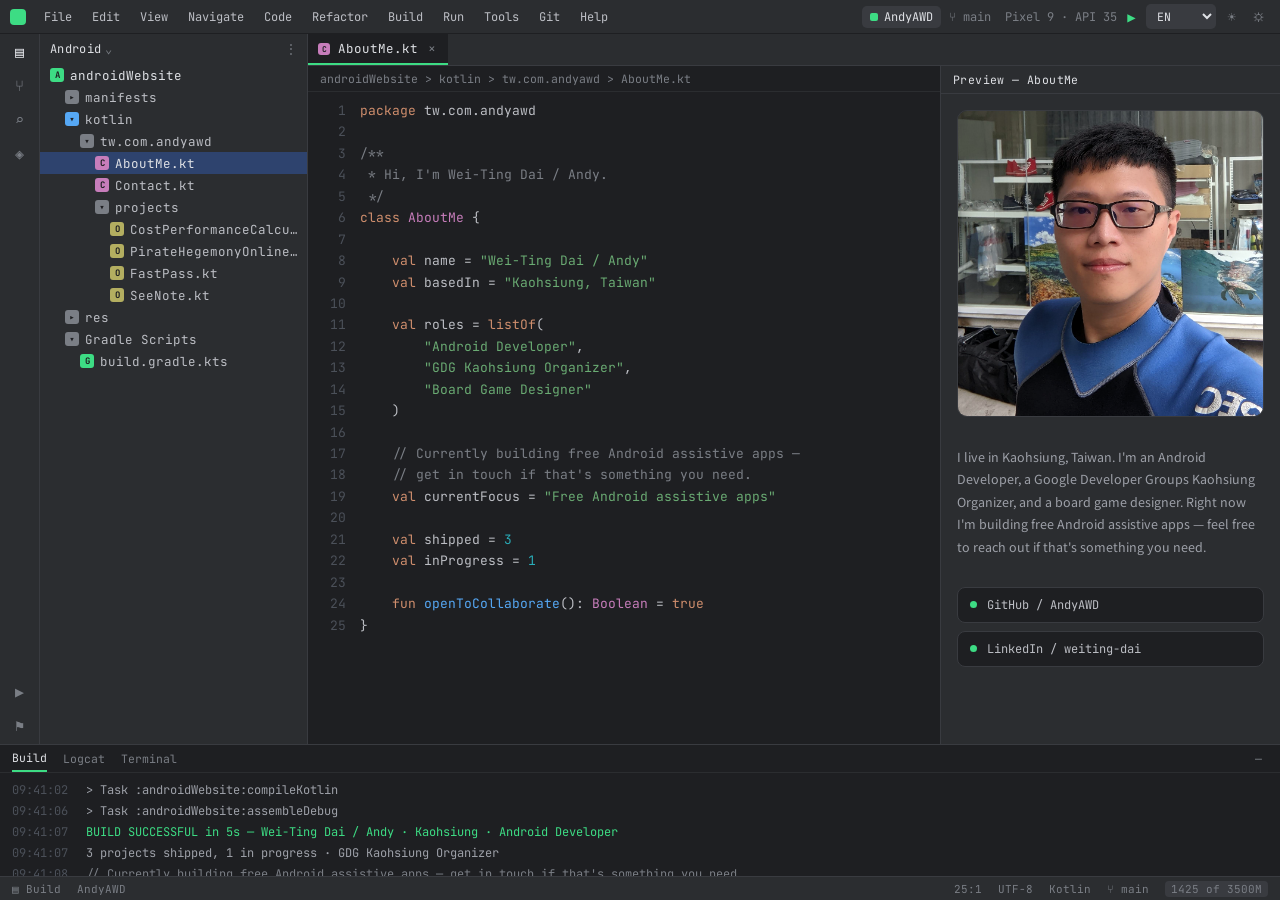
==== commit 4382a43e: "feat: 個人網站改版為 Android Studio 風格 IDE 介面 依 Claude Design 的設計稿（doc/Android Studio 風格個人網站-handoff） 完全重做個" ====
--- a/index.html
+++ b/index.html
@@ -1,271 +1,108 @@
-<!DOCTYPE html>
-<html lang="en">
-    <head>
-        <meta charset="utf-8" />
-        <meta name="viewport" content="width=device-width, initial-scale=1, shrink-to-fit=no" />
-        <meta name="description" content="" />
-        <meta name="author" content="" />
-        <meta property="og:title" content="AndyAWD"/>
-        <meta property="og:description" content="記錄我製作的應用程式"/>
-        <meta property="og:type" content="website"/>
-        <meta property="og:image" content="assets/img/about/about_500.png"/>
-        <meta name="facebook-domain-verification" content="kkitgtde4uwvy59bwtyilcyq6o98e9" />
-        <title>AndyAWD</title>
-        <!-- Favicon-->
-        <link rel="icon" type="image/x-icon" href="assets/icon.png" />
-        <!-- Bootstrap Icons-->        
-        <link href="https://cdn.jsdelivr.net/npm/bootstrap-icons@1.5.0/font/bootstrap-icons.css" rel="stylesheet" />
-        <!-- Google fonts-->
-        <link href="https://fonts.googleapis.com/css?family=Merriweather+Sans:400,700" rel="stylesheet" />
-        <link href="https://fonts.googleapis.com/css?family=Merriweather:400,300,300italic,400italic,700,700italic" rel="stylesheet" type="text/css" />
-        <!-- SimpleLightbox plugin CSS-->
-        <link href="https://cdnjs.cloudflare.com/ajax/libs/SimpleLightbox/2.1.0/simpleLightbox.min.css" rel="stylesheet" />
-        <!-- Core theme CSS (includes Bootstrap)-->
-        <link href="css/styles.css" rel="stylesheet" />
-        <!-- Global site tag (gtag.js) - Google Analytics -->
-        <script async src="https://www.googletagmanager.com/gtag/js?id=G-0WCW564L2C"></script>
-        <!-- Bootstrap 5 CSS -->
-        <link rel="stylesheet" href="https://stackpath.bootstrapcdn.com/bootstrap/5.0.0-alpha1/css/bootstrap.min.css" integrity="sha384-r4NyP46KrjDleawBgD5tp8Y7UzmLA05oM1iAEQ17CSuDqnUK2+k9luXQOfXJCJ4I" crossorigin="anonymous">
-        <!-- Font Awesome CSS -->
-        <link rel="stylesheet" href="https://stackpath.bootstrapcdn.com/font-awesome/4.7.0/css/font-awesome.min.css" integrity="sha384-wvfXpqpZZVQGK6TAh5PVlGOfQNHSoD2xbE+QkPxCAFlNEevoEH3Sl0sibVcOQVnN" crossorigin="anonymous">
-        <script>
-          window.dataLayer = window.dataLayer || [];
-          function gtag(){dataLayer.push(arguments);}
-          gtag('js', new Date());
-        
-          gtag('config', 'G-0WCW564L2C');
-        </script>    
-    </head>
-    <body id="page-top">
-        <!-- Navigation-->
-        <nav class="navbar navbar-expand-lg navbar-light fixed-top py-3" id="mainNav">
-            <div class="container px-4 px-lg-5">
-                <a class="navbar-brand" href="#page-top">AndyAWD</a>
-                <button class="navbar-toggler navbar-toggler-right" type="button" data-bs-toggle="collapse" data-bs-target="#navbarResponsive" aria-controls="navbarResponsive" aria-expanded="false" aria-label="Toggle navigation"><span class="navbar-toggler-icon"></span></button>
-                <div class="collapse navbar-collapse" id="navbarResponsive">
-                    <ul class="navbar-nav ms-auto my-2 my-lg-0">
-                        <li class="nav-item"><a class="nav-link" href="#costperformancecalculator">CP計算機</a></li>
-                        <li class="nav-item"><a class="nav-link" href="#piratehegemonyonline">海賊爭霸Online</a></li>
-                        <li class="nav-item"><a class="nav-link" href="#fastpass">快速實聯</a></li>
-                        <li class="nav-item"><a class="nav-link" href="#seenote">看見筆記</a></li>
-                    </ul>
-                </div>
-            </div>
-        </nav>
-        <!-- masthead-->
-        <header class="masthead">
-            <div class="container px-4 px-lg-5 h-100">
-                <div class="row gx-4 gx-lg-5 h-100 align-items-center justify-content-center text-center">
-                    <div class="col-lg-8 align-self-end">
-                        <h1 class="text-white font-weight-bold">您好，我是戴維廷 / Andy。</h1>
-                        <hr class="divider" />
-                    </div>
-                    <div class="d-grid gap-2 col-6 mx-auto">
-                        <p class="text-white-75 mb-5">我住在高雄，是 Android Developer、Google Developer Groups Kaohsiung Organizers，也是桌上遊戲設計者，目前正在開發 Android 免費輔具應用程式，有相關需求歡迎與我連絡。</p>                        
-                        <a class="btn btn-primary" href="mailto:anandydy529@gmail.com"><i class="fa fa-envelope"></i>  |  E-Mail</a>
-                        <a class="btn btn-primary" href="https://github.com/AndyAWD"><i class="fa fa-github"></i>  |  GitHub</a>
-                        <a class="btn btn-primary" href="https://www.linkedin.com/in/weiting-dai"><i class="fa fa-linkedin"></i>  |  LinkedIn</a>                    
-                        <a class="btn btn-primary" href="https://www.facebook.com/anandydy529"><i class="fa fa-facebook"></i>  |  Facebook</a>   
-                        <a class="btn btn-primary" href="https://www.linkedin.com/company/99178657"><i class="fa fa-linkedin"></i>  |  GDG Kaohsiung LinkedIn</a>                 
-                        <a class="btn btn-primary" href="https://www.facebook.com/groups/GDGKaohsiung"><i class="fa fa-facebook"></i>  |  GDG Kaohsiung Facebook</a>
-                    </div>
-                </div>
-            </div>
-        </header>
-        <!-- CP計算機-->
-        <section class="page-section" id="costperformancecalculator">
-            <div class="container px-4 px-lg-5">
-                <div class="row gx-4 gx-lg-5 justify-content-center">
-                    <div class="col-lg-8 text-center">  
-                        <img class="img-fluid" src="assets/img/costperformancecalculator/cp00.png" alt="CP計算機宣傳頁"/>                        
-                        <br></br>
-                        <p class="text-center fs-2">為了方便比較價格設計，簡易、方便、快速。</p>
-                        <div class="text-center fs-4 badge bg-primary text-nowrap">
-                            #1 當紅遊戲或程式工具
-                        </div>
-                        <p></p>    
-                        <div class="text-center fs-4 badge bg-primary text-nowrap">
-                            #1 竄升速度最快
-                        </div>            
-                        <br></br>
-                        <div class="row">
-                            <div class="col">
-                                <img class="img-fluid" src="assets/img/costperformancecalculator/cp01.png" alt="CP計算機商店主頁面"/>
-                            </div>                   
-                            <div class="col">
-                                <img class="img-fluid" src="assets/img/costperformancecalculator/cp02.png" alt="CP計算機排名"/>
-                            </div>
-                        </div>        
-                        <br></br>        
-                        <br></br>      
-                        <p class="text-center fs-2">下載 CP計算機</p>                
-                        <div class="row">                            
-                            <div class="col">
-                                <a href='https://play.google.com/store/apps/details?id=andyawd.com.tw.costperformancecalculator2&pcampaignid=pcampaignidMKT-Other-global-all-co-prtnr-py-PartBadge-Mar2515-1'>
-                                    <img img class="img-fluid"  alt='Google Play立即下載CP計算機' src='https://play.google.com/intl/zh-TW/badges/static/images/badges/zh-tw_badge_web_generic.png'/></a>
-                            </div>                   
-                        </div>                                                          
-                    </div>
-                </div>
-            </div>        
-        </section>
-        <!-- 海賊爭霸Online-->  
-        <section class="page-section" id="piratehegemonyonline">
-            <div class="container px-4 px-lg-5">
-                <div class="row gx-4 gx-lg-5 justify-content-center">
-                    <div class="col-lg-8 text-center">  
-                        <img class="img-fluid" src="assets/img/piratehegemonyonline/ph00.png" alt="海賊爭霸Online宣傳頁"/>                        
-                        <br></br>
-                        <p class="text-center fs-2">看了反正我很閒的影片，幫魏導宣傳《臺灣三部曲》群眾集資而做的遊戲，影片也拍的很有趣，可以看看。</p>                        
-                        <div class="text-center fs-4 badge bg-primary">
-                            #1 當紅遊戲或程式工具
-                        </div>              
-                        <p></p>    
-                        <div class="text-center fs-4 badge bg-primary">
-                            #19 熱門免費項目
-                        </div>            
-                        <br></br>
-                        <div class="row">
-                            <div class="col">
-                                <img class="img-fluid" src="assets/img/piratehegemonyonline/ph01.png" alt="海賊爭霸Online主頁面"/>
-                            </div>                   
-                            <div class="col">
-                                <img class="img-fluid" src="assets/img/piratehegemonyonline/ph02.png" alt="海賊爭霸Online排名"/>
-                            </div>
-                        </div>
-                        <br></br>
-                        <div class="row">
-                            <div class="col">
-                                <img class="img-fluid" src="assets/img/piratehegemonyonline/ph03.png" alt="海賊爭霸Online當紅遊戲或程式工具排名1"/>
-                            </div>                   
-                            <div class="col">
-                                <img class="img-fluid" src="assets/img/piratehegemonyonline/ph04.png" alt="海賊爭霸Online熱門免費項目排名19"/>
-                            </div>
-                        </div>   
-                        <br></br>             
-                        <p class="text-center fs-2">遊戲介紹影片</p>                                                                        
-                        <br></br>             
-                        <div class="col">                       
-                            <div class="row">
-                                <div class="col">
-                                    <iframe src="https://www.youtube.com/embed/2PVRy0pgXnU?start=548" title="YouTube video player" frameborder="0" allow="accelerometer; autoplay; clipboard-write; encrypted-media; gyroscope; picture-in-picture" allowfullscreen></iframe>
-                                </div>     
-                                <div class="col">
-                                    <iframe src="https://www.youtube.com/embed/rWQ9uGQSWww" title="YouTube video player" frameborder="0" allow="accelerometer; autoplay; clipboard-write; encrypted-media; gyroscope; picture-in-picture" allowfullscreen></iframe>
-                                </div>                            
-                            </div>    
-                        </div>                                          
-                        <br></br>                       
-                        <p class="text-center fs-2">下載 海賊爭霸Online</p>                                          
-                        <div class="row">
-                            <div class="col">                                
-                                <a href='https://play.google.com/store/apps/details?id=tw.com.andyawd.piratehegemonyonline&pcampaignid=pcampaignidMKT-Other-global-all-co-prtnr-py-PartBadge-Mar2515-1'>
-                                    <img img class="img-fluid" alt='Google Play立即下載海賊爭霸Online' src='https://play.google.com/intl/zh-TW/badges/static/images/badges/zh-tw_badge_web_generic.png'/></a>
-                            </div>                   
-                            <div class="col">
-                                <a href='https://github.com/AndyAWD/PirateHegemonyOnline'>
-                                    <img img class="img-fluid" alt='海賊爭霸Online Github' src='assets/img/github.png'/></a>
-                            </div>
-                        </div>        
-                    </div>
-                </div>
-            </div>        
-        </section>
-        <!-- 快速實聯-->
-        <section class="page-section" id="fastpass">
-            <div class="container px-4 px-lg-5">
-                <div class="row gx-4 gx-lg-5 justify-content-center">
-                    <div class="col-lg-8 text-center">  
-                        <img class="img-fluid" src="assets/img/fastpass/fp00.png" alt="快速實聯宣傳頁"/>                        
-                        <br></br>
-                        <p class="text-center fs-2">有次手上一堆東西，要單手操作真的不太容易，於是寫了這個只要掃瞄QR Code後，就會自動寄出簡訊的程式。</p>                                              
-                        <br></br>
-                        <div class="row">
-                            <div class="col">
-                                <img class="img-fluid" src="assets/img/fastpass/fp01.png" alt="快速實聯掃瞄頁"/>
-                            </div>                   
-                            <div class="col">
-                                <img class="img-fluid" src="assets/img/fastpass/fp02.png" alt="快速實聯主頁面"/>
-                            </div>
-                        </div>
-                        <br></br>
-                        <div class="row">
-                            <div class="col">
-                                <img class="img-fluid" src="assets/img/fastpass/fp03.png" alt="快速實聯簡訊頁"/>
-                            </div>                   
-                            <div class="col">
-                                <img class="img-fluid" src="assets/img/fastpass/fp04.png" alt="快速實聯顏色主題頁"/>
-                            </div>
-                        </div>                                             
-                        <br></br>                       
-                        <p class="text-center fs-2">下載 快速實聯</p>                                          
-                        <div class="row">
-                            <div class="col">                                
-                                <a href='https://play.google.com/store/apps/details?id=tw.com.andyawd.fastpass&pcampaignid=pcampaignidMKT-Other-global-all-co-prtnr-py-PartBadge-Mar2515-1'>
-                                    <img img class="img-fluid" alt='Google Play立即下載快速實聯' src='https://play.google.com/intl/zh-TW/badges/static/images/badges/zh-tw_badge_web_generic.png'/></a>
-                            </div>                   
-                            <div class="col">
-                                <a href='https://github.com/AndyAWD/FastPass'>
-                                    <img img class="img-fluid" alt='快速實聯 Github' src='assets/img/github.png'/></a>
-                            </div>
-                        </div>        
-                    </div>
-                </div>
-            </div>    
-        </section>
-        <!-- 看見筆記-->
-        <section class="page-section" id="seenote">
-            <div class="container px-4 px-lg-5">
-                <div class="row gx-4 gx-lg-5 justify-content-center">
-                    <h1 class="text-center mt-0">看見筆記</h1>
-                    <div class="col-lg-8 text-center">                          
-                        <br></br>
-                        <p class="text-center fs-2">為了協助有視力障礙的家人設計的筆記應用程式，手勢放大、一鍵朗讀、自定義文字和背景顏色，結合 HackMD 讓筆記可以上傳雲端備份，支援 Markdown 語法。</p>                        
-                        <p class="text-center fs-2">目前製作中。</p>                        
-                        <br></br>
-                        <p class="text-center fs-2">下載 看見筆記</p>   
-                        <div class="row">
-                            <div class="col">
-                                <a href='https://github.com/AndyAWD/SeeNote'>
-                                    <img img class="img-fluid" alt='看見筆記 Github' src='assets/img/github.png'/></a>                                                                
-                            </div>                   
-                            <div class="col">                                
-                            </div>
-                        </div>                                
-                    </div>
-                </div>
-            </div>    
-        </section>    
-        <!-- About-->
-        <section class="page-section bg-primary" id="about">
-            <div class="container px-4 px-lg-5">
-                <div class="row gx-4 gx-lg-5 justify-content-center">
-                    <div class="col-lg-8 text-center">
-                        <img class="img-fluid" src="assets/img/about/about_1000.png" width="200"/>
-                        <hr class="divider divider-light" />
-                        <p class="text-white-75 mb-4">您好，我是 AndyAWD。</p>           
-                        <p class="text-white-75 mb-4">目前正在開發 Android 免費輔具應用程式，有相關需求歡迎與我連絡。</p>                    
-                        <a class="btn btn-secondary" href="mailto:anandydy529@gmail.com" role="button">E-mail</a>
-                        <a class="btn btn-secondary" href="https://github.com/AndyAWD" role="button">GitHub</a>
-                        <a class="btn btn-secondary" href="https://www.facebook.com/anandydy529" role="button">Facebook</a>
-                    </div>
-                </div>
-            </div>
-        </section>
-        <!-- Footer-->
-        <footer class="bg-light py-5">
-            <div class="container px-4 px-lg-5"><div class="small text-center text-muted">Copyright &copy; 2021</div></div>
-        </footer>
-        <!-- Bootstrap core JS-->
-        <script src="http://www.warofelection.com/js/bootstrap.bundle.min.js"></script>
-        <!-- SimpleLightbox plugin JS-->
-        <script src="https://cdnjs.cloudflare.com/ajax/libs/SimpleLightbox/2.1.0/simpleLightbox.min.js"></script>
-        <!-- Core theme JS-->
-        <script src="js/scripts.js"></script>
-        <!-- * * * * * * * * * * * * * * * * * * * * * * * * * * * * * * * * * * * * * * * *-->
-        <!-- * *                               SB Forms JS                               * *-->
-        <!-- * * Activate your form at https://startbootstrap.com/solution/contact-forms * *-->
-        <!-- * * * * * * * * * * * * * * * * * * * * * * * * * * * * * * * * * * * * * * * *-->
-        <script src="https://cdn.startbootstrap.com/sb-forms-latest.js"></script>
-    </body>
-</html>
+<!DOCTYPE html>
+<html lang="zh-TW" data-theme="dark">
+<head>
+<meta charset="utf-8" />
+<meta name="viewport" content="width=device-width, initial-scale=1" />
+<title>AndyAWD — Android Developer</title>
+<meta name="description" content="戴維廷 / Andy，高雄的 Android Developer、GDG Kaohsiung Organizer、桌上遊戲設計者。記錄我製作的應用程式。" />
+<meta name="author" content="戴維廷 / Andy" />
+<meta name="theme-color" content="#2b2d30" />
+<link rel="canonical" href="https://www.andyawd.com.tw/" />
+
+<meta property="og:type" content="website" />
+<meta property="og:site_name" content="AndyAWD" />
+<meta property="og:title" content="AndyAWD — Android Developer" />
+<meta property="og:description" content="戴維廷 / Andy，高雄的 Android Developer、GDG Kaohsiung Organizer、桌上遊戲設計者。記錄我製作的應用程式。" />
+<meta property="og:url" content="https://www.andyawd.com.tw/" />
+<meta property="og:image" content="https://www.andyawd.com.tw/assets/img/about/about_1000.png" />
+<meta name="twitter:card" content="summary_large_image" />
+<meta name="facebook-domain-verification" content="kkitgtde4uwvy59bwtyilcyq6o98e9" />
+
+<link rel="alternate" hreflang="zh-Hant" href="https://www.andyawd.com.tw/?lang=zh-TW" />
+<link rel="alternate" hreflang="en" href="https://www.andyawd.com.tw/?lang=en" />
+<link rel="alternate" hreflang="ja" href="https://www.andyawd.com.tw/?lang=ja" />
+<link rel="alternate" hreflang="x-default" href="https://www.andyawd.com.tw/" />
+
+<link rel="icon" type="image/png" href="assets/icon.png" />
+<link rel="preload" href="data/content.json" as="fetch" crossorigin="anonymous" />
+<link rel="stylesheet" href="css/ide.css" />
+
+<!-- 先套主題，避免重新整理時閃白底 -->
+<script>
+  (function () {
+    try {
+      var t = localStorage.getItem('andyawd.theme');
+      if (t !== 'dark' && t !== 'light') {
+        t = window.matchMedia('(prefers-color-scheme: light)').matches ? 'light' : 'dark';
+      }
+      document.documentElement.dataset.theme = t;
+      document.documentElement.style.background = t === 'light' ? '#ffffff' : '#1e1f22';
+    } catch (e) {}
+  })();
+</script>
+
+<!-- Google Analytics -->
+<script async src="https://www.googletagmanager.com/gtag/js?id=G-0WCW564L2C"></script>
+<script>
+  window.dataLayer = window.dataLayer || [];
+  function gtag(){dataLayer.push(arguments);}
+  gtag('js', new Date());
+  gtag('config', 'G-0WCW564L2C');
+</script>
+</head>
+<body>
+
+<div id="app" class="ide"></div>
+
+<noscript>
+  <div class="noscript">
+    <h1>您好，我是戴維廷 / Andy。</h1>
+    <p>
+      我住在高雄，是 Android Developer、Google Developer Groups Kaohsiung Organizer，
+      也是桌上遊戲設計者。目前正在開發 Android 免費輔具應用程式，有相關需求歡迎與我連絡。
+    </p>
+
+    <h2>CP計算機</h2>
+    <p>
+      簡易、方便、快速的價格比較器。為了方便比較價格而設計，曾登上「當紅遊戲或程式工具」與「竄升速度最快」排行第 1 名。
+      <a href="https://play.google.com/store/apps/details?id=andyawd.com.tw.costperformancecalculator2">Google Play 下載</a>
+    </p>
+
+    <h2>海賊爭霸Online</h2>
+    <p>
+      為《臺灣三部曲》群眾集資而做的多人海戰遊戲，曾登上「當紅遊戲或程式工具」第 1 名、「熱門免費項目」第 19 名。
+      <a href="https://play.google.com/store/apps/details?id=tw.com.andyawd.piratehegemonyonline">Google Play 下載</a> ·
+      <a href="https://github.com/AndyAWD/PirateHegemonyOnline">GitHub 原始碼</a> ·
+      <a href="https://www.youtube.com/watch?v=2PVRy0pgXnU">遊戲介紹影片</a>
+    </p>
+
+    <h2>快速實聯</h2>
+    <p>
+      掃描 QR Code 後自動寄出簡訊，支援自訂顏色主題，無廣告、無追蹤。
+      <a href="https://play.google.com/store/apps/details?id=tw.com.andyawd.fastpass">Google Play 下載</a> ·
+      <a href="https://github.com/AndyAWD/FastPass">GitHub 原始碼</a>
+    </p>
+
+    <h2>看見筆記（製作中）</h2>
+    <p>
+      為了協助有視力障礙的家人設計的筆記應用程式：手勢放大、一鍵朗讀、自訂文字與背景顏色，
+      結合 HackMD 雲端備份，支援 Markdown。
+      <a href="https://github.com/AndyAWD/SeeNote">GitHub 原始碼</a>
+    </p>
+
+    <h2>聯絡方式</h2>
+    <p>
+      Email：<a href="mailto:hi@andyawd.com.tw">hi@andyawd.com.tw</a><br />
+      <a href="https://github.com/AndyAWD">GitHub</a> ·
+      <a href="https://www.linkedin.com/in/weiting-dai">LinkedIn</a> ·
+      <a href="https://www.facebook.com/anandydy529">Facebook</a><br />
+      GDG Kaohsiung：
+      <a href="https://www.linkedin.com/company/99178657">LinkedIn</a> ·
+      <a href="https://www.facebook.com/groups/GDGKaohsiung">Facebook</a>
+    </p>
+  </div>
+</noscript>
+
+<script type="module" src="js/main.js"></script>
+</body>
+</html>
--- a/css/ide.css
+++ b/css/ide.css
@@ -0,0 +1,703 @@
+/* AndyAWD — IDE 版面樣式。色彩與字型語彙見 tokens.css */
+
+@import url('./tokens.css');
+
+/* --- 基礎 --------------------------------------------------------------- */
+
+* { box-sizing: border-box; }
+
+html,
+body {
+  margin: 0;
+  padding: 0;
+  background: var(--bg);
+}
+
+body {
+  color: var(--fg);
+  font-family: var(--font-mono);
+  font-size: 13px;
+  -webkit-font-smoothing: antialiased;
+  transition: background-color .15s ease, color .15s ease;
+}
+
+a { color: var(--link); text-decoration: none; }
+a:hover { color: var(--link-hover); text-decoration: underline; }
+
+::-webkit-scrollbar { width: 10px; height: 10px; }
+::-webkit-scrollbar-thumb { background: var(--scrollbar); border-radius: 5px; }
+::-webkit-scrollbar-track { background: transparent; }
+
+:focus-visible {
+  outline: 2px solid var(--accent);
+  outline-offset: -2px;
+  border-radius: 3px;
+}
+
+.skip-link {
+  position: absolute;
+  left: -9999px;
+  top: 0;
+  z-index: 100;
+  padding: 8px 14px;
+  background: var(--panel);
+  color: var(--fg-bright);
+  border: 1px solid var(--accent);
+  border-radius: 0 0 6px 0;
+}
+.skip-link:focus { left: 0; text-decoration: none; }
+
+.sr-only {
+  position: absolute;
+  width: 1px;
+  height: 1px;
+  padding: 0;
+  margin: -1px;
+  overflow: hidden;
+  clip: rect(0 0 0 0);
+  white-space: nowrap;
+  border: 0;
+}
+
+/* --- 外框 --------------------------------------------------------------- */
+
+.ide {
+  height: 100vh;
+  height: 100dvh;
+  width: 100%;
+  display: flex;
+  flex-direction: column;
+  background: var(--bg);
+  overflow: hidden;
+}
+
+/* --- 頂部工具列 ---------------------------------------------------------- */
+
+.topbar {
+  display: flex;
+  align-items: center;
+  gap: 14px;
+  height: var(--topbar-h);
+  padding: 0 10px;
+  background: var(--panel);
+  border-bottom: 1px solid var(--bg);
+  flex-shrink: 0;
+}
+
+.topbar__logo {
+  width: 16px;
+  height: 16px;
+  border-radius: 4px;
+  background: var(--accent);
+  flex-shrink: 0;
+}
+
+.topbar__menus {
+  display: flex;
+  gap: 12px;
+  color: var(--fg);
+  font-size: 12px;
+}
+
+.topbar__menu {
+  padding: 2px 4px;
+  border-radius: 4px;
+  cursor: default;
+}
+.topbar__menu:hover { background: var(--hover); }
+
+.topbar__spacer { flex: 1; }
+
+.topbar__right {
+  display: flex;
+  align-items: center;
+  gap: 8px;
+  font-size: 12px;
+}
+
+.topbar__user {
+  display: flex;
+  align-items: center;
+  gap: 6px;
+  padding: 3px 8px;
+  border-radius: 5px;
+  background: var(--hover);
+  color: var(--fg-bright);
+  white-space: nowrap;
+}
+.topbar__user::before {
+  content: '';
+  width: 8px;
+  height: 8px;
+  border-radius: 2px;
+  background: var(--accent);
+}
+
+.topbar__meta { color: var(--fg-dim); white-space: nowrap; }
+.topbar__meta--device { margin-left: 6px; }
+
+.topbar__run {
+  color: var(--accent);
+  font-size: 14px;
+  cursor: pointer;
+  background: none;
+  border: 0;
+  padding: 0 2px;
+  line-height: 1;
+}
+.topbar__run:hover { color: var(--accent-hover); }
+
+.icon-btn {
+  background: none;
+  border: 0;
+  padding: 2px 4px;
+  color: var(--fg-dim);
+  font-size: 14px;
+  font-family: inherit;
+  line-height: 1;
+  cursor: pointer;
+  border-radius: 4px;
+}
+.icon-btn:hover { color: var(--fg-bright); background: var(--hover); }
+
+.lang-select {
+  background: var(--hover);
+  border: 1px solid transparent;
+  color: var(--fg-bright);
+  font-family: inherit;
+  font-size: 11.5px;
+  padding: 3px 6px;
+  border-radius: 5px;
+  cursor: pointer;
+}
+.lang-select:hover { border-color: var(--accent); }
+
+.hamburger { display: none; }
+
+/* --- 主要區域 ------------------------------------------------------------ */
+
+.main {
+  flex: 1;
+  display: flex;
+  min-height: 0;
+}
+
+/* --- 活動列 ------------------------------------------------------------- */
+
+.activity {
+  width: var(--activity-w);
+  background: var(--panel);
+  border-right: 1px solid var(--border);
+  display: flex;
+  flex-direction: column;
+  align-items: center;
+  padding: 8px 0;
+  gap: 14px;
+  flex-shrink: 0;
+  color: var(--fg-dim);
+  font-size: 15px;
+}
+.activity__item--active { color: var(--fg-bright); }
+.activity__spacer { flex: 1; }
+
+/* --- 檔案樹 ------------------------------------------------------------- */
+
+.sidebar {
+  width: var(--sidebar-width);
+  background: var(--panel);
+  border-right: 1px solid var(--border);
+  display: flex;
+  flex-direction: column;
+  flex-shrink: 0;
+  min-height: 0;
+}
+
+.sidebar__header {
+  display: flex;
+  align-items: center;
+  height: 30px;
+  padding: 0 10px;
+  font-size: 12px;
+  color: var(--fg-bright);
+  letter-spacing: .3px;
+  flex-shrink: 0;
+}
+.sidebar__caret { color: var(--fg-dim); margin-left: 4px; }
+.sidebar__more { color: var(--fg-dim); margin-left: auto; }
+
+.tree {
+  flex: 1;
+  overflow-y: auto;
+  padding-bottom: 12px;
+}
+
+.tree__node {
+  display: flex;
+  align-items: center;
+  gap: 6px;
+  height: var(--row-h);
+  padding-right: 8px;
+  cursor: default;
+  background: transparent;
+  border: 0;
+  width: 100%;
+  text-align: left;
+  font-family: inherit;
+  color: inherit;
+}
+.tree__node:hover { background: var(--hover); }
+.tree__node--file { cursor: pointer; }
+.tree__node--active { background: var(--selected); }
+.tree__node--active .tree__label { color: var(--fg-bright); }
+
+.tree__icon {
+  width: 14px;
+  height: 14px;
+  border-radius: 3px;
+  flex-shrink: 0;
+  display: flex;
+  align-items: center;
+  justify-content: center;
+  font-size: 9px;
+  font-weight: 700;
+  color: #1e1f22;
+}
+
+.tree__label {
+  font-size: 12.5px;
+  color: var(--fg);
+  white-space: nowrap;
+  overflow: hidden;
+  text-overflow: ellipsis;
+}
+.tree__label--bright { color: var(--fg-bright); }
+
+/* --- 編輯器區 ----------------------------------------------------------- */
+
+.editor {
+  flex: 1;
+  display: flex;
+  flex-direction: column;
+  min-width: 0;
+  min-height: 0;
+}
+
+.tabbar {
+  display: flex;
+  align-items: stretch;
+  height: var(--tabbar-h);
+  background: var(--panel);
+  border-bottom: 1px solid var(--border);
+  flex-shrink: 0;
+  overflow-x: auto;
+  scrollbar-width: none;
+}
+.tabbar::-webkit-scrollbar { height: 0; }
+
+.tab {
+  display: flex;
+  align-items: center;
+  gap: 8px;
+  padding: 0 10px;
+  font-size: 12.5px;
+  cursor: pointer;
+  white-space: nowrap;
+  color: var(--fg-note);
+  background: transparent;
+  border: 0;
+  border-bottom: 2px solid transparent;
+  font-family: inherit;
+}
+.tab--active {
+  color: var(--fg-bright);
+  background: var(--bg);
+  border-bottom-color: var(--accent);
+}
+
+.tab__icon {
+  width: 12px;
+  height: 12px;
+  border-radius: 3px;
+  display: flex;
+  align-items: center;
+  justify-content: center;
+  font-size: 8px;
+  font-weight: 700;
+  color: #1e1f22;
+  flex-shrink: 0;
+}
+
+.tab__close {
+  color: var(--fg-dim);
+  font-size: 13px;
+  padding: 0 2px;
+  background: none;
+  border: 0;
+  cursor: pointer;
+  font-family: inherit;
+  line-height: 1;
+}
+.tab__close:hover { color: var(--fg-bright); }
+
+.workspace {
+  flex: 1;
+  display: flex;
+  min-height: 0;
+}
+
+/* --- 空狀態提示 --------------------------------------------------------- */
+
+.empty {
+  flex: 1;
+  display: flex;
+  flex-direction: column;
+  justify-content: center;
+  padding-left: 12%;
+  gap: 22px;
+  color: var(--fg-dim);
+  overflow: auto;
+}
+.empty__row { display: flex; gap: 18px; font-size: 17px; }
+.empty__label { color: var(--fg-dim); width: 240px; flex-shrink: 0; }
+.empty__key { color: var(--fg); }
+
+/* --- 程式碼 ------------------------------------------------------------- */
+
+.code-pane {
+  flex: 1;
+  display: flex;
+  flex-direction: column;
+  min-width: 0;
+  min-height: 0;
+}
+
+.breadcrumb {
+  display: flex;
+  align-items: center;
+  gap: 6px;
+  height: var(--crumb-h);
+  padding: 0 12px;
+  font-size: 11.5px;
+  color: var(--fg-dim);
+  background: var(--bg);
+  border-bottom: 1px solid var(--panel);
+  flex-shrink: 0;
+  white-space: nowrap;
+  overflow-x: auto;
+  scrollbar-width: none;
+}
+.breadcrumb::-webkit-scrollbar { height: 0; }
+
+.code {
+  flex: 1;
+  overflow: auto;
+  background: var(--bg);
+  padding: 8px 0 40px;
+  font-size: var(--font-size);
+}
+
+.code__line {
+  display: flex;
+  align-items: flex-start;
+  line-height: 1.65;
+}
+
+.code__n {
+  width: 52px;
+  flex-shrink: 0;
+  text-align: right;
+  padding-right: 14px;
+  color: var(--fg-gutter);
+  user-select: none;
+}
+
+.code__text {
+  white-space: pre-wrap;
+  padding-right: 24px;
+  overflow-wrap: anywhere;
+}
+
+.tk-kw  { color: var(--syn-kw); }
+.tk-str { color: var(--syn-str); }
+.tk-cm  { color: var(--syn-cm); }
+.tk-num { color: var(--syn-num); }
+.tk-fn  { color: var(--syn-fn); }
+.tk-an  { color: var(--syn-an); }
+.tk-ty  { color: var(--syn-ty); }
+.tk-def { color: var(--fg); }
+
+/* --- Preview 面板 -------------------------------------------------------- */
+
+.preview {
+  width: var(--preview-width);
+  flex-shrink: 0;
+  background: var(--panel);
+  border-left: 1px solid var(--border);
+  display: flex;
+  flex-direction: column;
+  min-height: 0;
+}
+
+.preview__header {
+  display: flex;
+  align-items: center;
+  height: 28px;
+  padding: 0 12px;
+  font-size: 11.5px;
+  color: var(--fg-bright);
+  border-bottom: 1px solid var(--border);
+  letter-spacing: .4px;
+  flex-shrink: 0;
+}
+
+.preview__body {
+  flex: 1;
+  overflow-y: auto;
+  padding: 16px;
+  display: flex;
+  flex-direction: column;
+  gap: 16px;
+}
+
+.preview__img {
+  width: 100%;
+  border-radius: 10px;
+  border: 1px solid var(--border);
+  display: block;
+  background: var(--bg);
+}
+
+.preview__note {
+  font-family: var(--font-sans);
+  font-size: 12.5px;
+  line-height: 1.8;
+  color: var(--fg-note);
+  text-wrap: pretty;
+}
+
+.preview__links {
+  display: flex;
+  flex-direction: column;
+  gap: 8px;
+}
+
+.preview__link {
+  display: flex;
+  align-items: center;
+  gap: 10px;
+  padding: 9px 12px;
+  border-radius: 8px;
+  background: var(--bg);
+  border: 1px solid var(--border);
+  color: var(--fg);
+  font-size: 12px;
+  text-decoration: none;
+}
+.preview__link:hover {
+  border-color: var(--accent);
+  color: var(--fg-bright);
+  text-decoration: none;
+}
+.preview__link::before {
+  content: '';
+  width: 7px;
+  height: 7px;
+  border-radius: 50%;
+  background: var(--accent);
+  flex-shrink: 0;
+}
+
+/* --- Build 面板 ---------------------------------------------------------- */
+
+.build {
+  height: var(--build-h);
+  flex-shrink: 0;
+  background: var(--bg);
+  border-top: 1px solid var(--border);
+  display: flex;
+  flex-direction: column;
+}
+
+.build__header {
+  display: flex;
+  align-items: center;
+  gap: 16px;
+  height: 28px;
+  padding: 0 12px;
+  font-size: 11.5px;
+  color: var(--fg-dim);
+  border-bottom: 1px solid var(--panel);
+  flex-shrink: 0;
+}
+.build__tab--active {
+  color: var(--fg-bright);
+  border-bottom: 2px solid var(--accent);
+  height: 100%;
+  display: flex;
+  align-items: center;
+}
+.build__close {
+  margin-left: auto;
+  background: none;
+  border: 0;
+  color: var(--fg-dim);
+  cursor: pointer;
+  font-family: inherit;
+  font-size: inherit;
+}
+.build__close:hover { color: var(--fg-bright); }
+
+.build__body {
+  flex: 1;
+  overflow-y: auto;
+  padding: 8px 12px;
+  display: flex;
+  flex-direction: column;
+  gap: 3px;
+}
+
+.build__row { display: flex; gap: 12px; font-size: 12px; line-height: 1.5; }
+.build__time { color: var(--fg-gutter); width: 62px; flex-shrink: 0; }
+.build__text { overflow-wrap: anywhere; }
+.build__text--muted { color: var(--fg-note); }
+.build__text--dim { color: var(--fg-dim); }
+.build__text--accent { color: var(--accent); }
+.build__text--error { color: #f2544b; }
+
+/* --- 狀態列 ------------------------------------------------------------- */
+
+.statusbar {
+  display: flex;
+  align-items: center;
+  gap: 16px;
+  height: var(--statusbar-h);
+  padding: 0 12px;
+  background: var(--panel);
+  border-top: 1px solid var(--border);
+  font-size: 11px;
+  color: var(--fg-dim);
+  flex-shrink: 0;
+  overflow-x: auto;
+  scrollbar-width: none;
+  white-space: nowrap;
+}
+.statusbar::-webkit-scrollbar { height: 0; }
+
+.statusbar__btn {
+  background: none;
+  border: 0;
+  color: inherit;
+  font: inherit;
+  cursor: pointer;
+  padding: 0;
+}
+.statusbar__btn:hover { color: var(--fg-bright); }
+
+.statusbar__spacer { flex: 1; }
+
+.statusbar__mem {
+  padding: 1px 6px;
+  border-radius: 4px;
+  background: var(--hover);
+}
+
+/* --- 遮罩（手機抽屜） ----------------------------------------------------- */
+
+.scrim {
+  display: none;
+  position: fixed;
+  inset: 0;
+  background: var(--overlay);
+  z-index: 8;
+}
+
+/* --- noscript 後備內容 ---------------------------------------------------- */
+
+.noscript {
+  padding: 32px 24px;
+  max-width: 720px;
+  margin: 0 auto;
+  font-family: var(--font-sans);
+  line-height: 1.9;
+  color: var(--fg);
+}
+.noscript h1 { color: var(--fg-bright); font-size: 20px; }
+.noscript h2 { color: var(--fg-bright); font-size: 16px; margin-top: 28px; }
+
+/* ==========================================================================
+   手機版（< 900px）：精簡版 IDE
+   ========================================================================== */
+
+@media (max-width: 899px) {
+  .ide {
+    height: auto;
+    min-height: 100vh;
+    min-height: 100dvh;
+    overflow: visible;
+  }
+
+  .topbar { position: sticky; top: 0; z-index: 9; gap: 10px; }
+  .topbar__menus,
+  .topbar__meta--device,
+  .topbar__run { display: none; }
+  .hamburger { display: inline-block; }
+
+  /* 整頁改由 body 捲動，各面板不再各自捲 */
+  .main,
+  .editor,
+  .workspace { flex-direction: column; min-height: 0; }
+
+  /* 活動列 + 檔案樹 → 左側抽屜 */
+  .activity,
+  .sidebar {
+    position: fixed;
+    top: var(--topbar-h);
+    bottom: 0;
+    z-index: 9;
+    transition: transform .2s ease;
+    box-shadow: 2px 0 12px var(--shadow);
+  }
+  .activity {
+    left: 0;
+    transform: translateX(-100%);
+  }
+  .sidebar {
+    left: var(--activity-w);
+    width: min(var(--sidebar-width), calc(100vw - var(--activity-w) - 24px));
+    /* 連同左邊的活動列一起移出畫面，才不會露出一角 */
+    transform: translateX(calc(-100% - var(--activity-w)));
+  }
+
+  .ide--drawer-open .activity,
+  .ide--drawer-open .sidebar { transform: translateX(0); }
+  .ide--drawer-open .scrim { display: block; top: var(--topbar-h); }
+
+  /* Preview 從右側改到程式碼下方 */
+  .preview {
+    width: 100%;
+    border-left: 0;
+    border-top: 1px solid var(--border);
+  }
+  .preview__body { padding: 14px; overflow: visible; }
+
+  .code,
+  .build__body,
+  .empty { flex: none; overflow: visible; }
+  .code__n { width: 40px; padding-right: 10px; }
+
+  .empty { padding: 40px 20px; gap: 16px; }
+  .empty__row { font-size: 14px; flex-direction: column; gap: 2px; }
+  .empty__label { width: auto; }
+
+  .build { height: auto; }
+  .statusbar { position: static; }
+}
+
+@media (prefers-reduced-motion: reduce) {
+  *,
+  *::before,
+  *::after {
+    transition-duration: .01ms !important;
+    animation-duration: .01ms !important;
+  }
+}
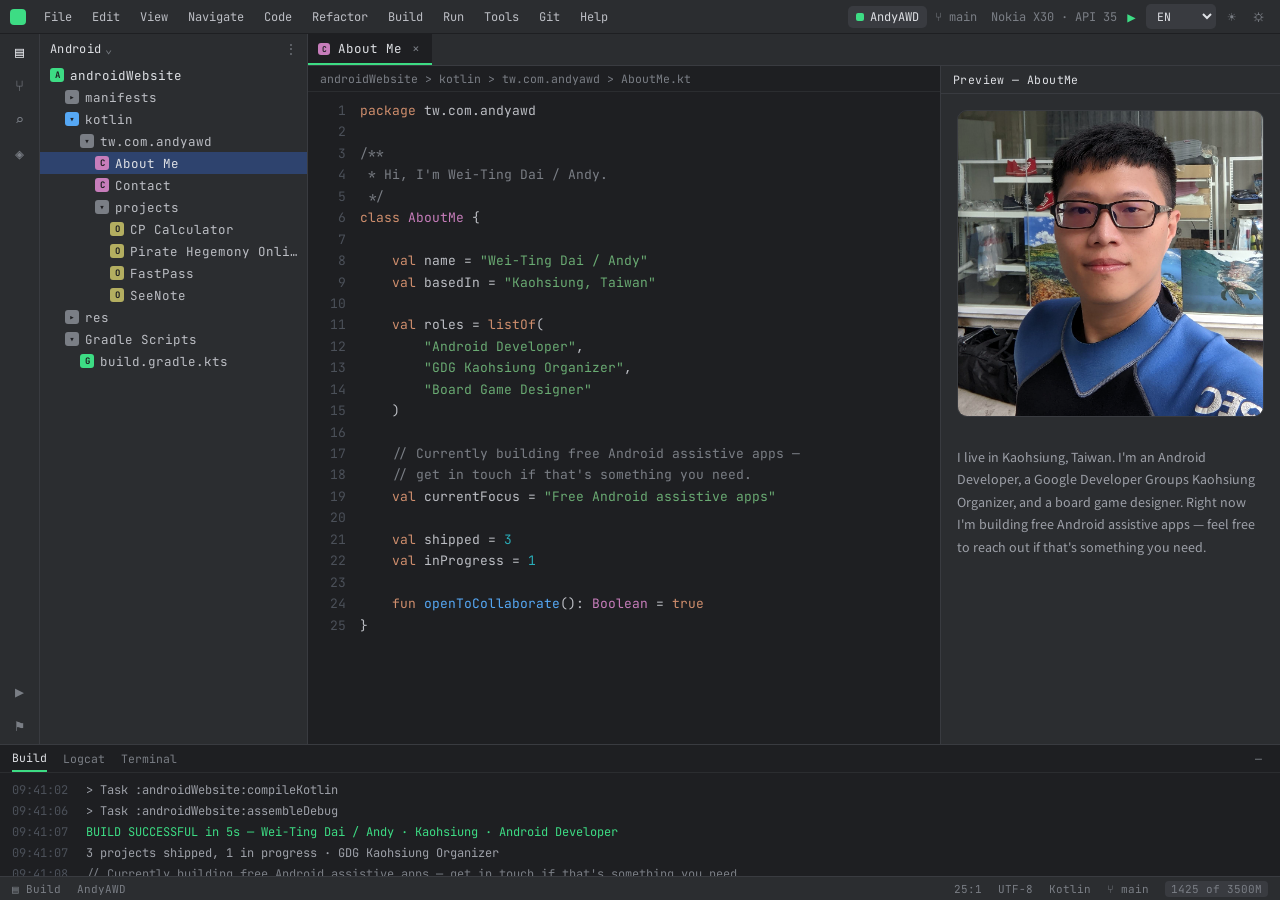
==== commit d550ef65: "feat: 專案名在地化、面板可拖拉調整寬度、手機版加大點擊目標 依使用者回報的體驗問題，一次調整檔案樹與分頁的顯示名稱、左右面板的寬度調整能力、 海賊爭霸Online 的影片連結，以及手機版的點擊精" ====
--- a/index.html
+++ b/index.html
@@ -73,7 +73,8 @@
       為《臺灣三部曲》群眾集資而做的多人海戰遊戲，曾登上「當紅遊戲或程式工具」第 1 名、「熱門免費項目」第 19 名。
       <a href="https://play.google.com/store/apps/details?id=tw.com.andyawd.piratehegemonyonline">Google Play 下載</a> ·
       <a href="https://github.com/AndyAWD/PirateHegemonyOnline">GitHub 原始碼</a> ·
-      <a href="https://www.youtube.com/watch?v=2PVRy0pgXnU">遊戲介紹影片</a>
+      <a href="https://www.youtube.com/watch?v=2PVRy0pgXnU">【老皮實況】海賊爭霸Online 介紹影片</a> ·
+      <a href="https://www.youtube.com/watch?v=rWQ9uGQSWww">【手遊稽查】反正我很閒 試玩影片</a>
     </p>
 
     <h2>快速實聯</h2>
--- a/css/ide.css
+++ b/css/ide.css
@@ -272,6 +272,26 @@
 }
 .tree__label--bright { color: var(--fg-bright); }
 
+/* --- 可拖拉的分隔線 ------------------------------------------------------ */
+
+.resizer {
+  flex: 0 0 6px;
+  margin: 0 -3px;          /* 跨在既有的 1px 邊框上，不影響原本的版面寬度 */
+  z-index: 5;
+  cursor: col-resize;
+  background: transparent;
+  border: 0;
+  padding: 0;
+  touch-action: none;      /* 觸控拖拉時不要被瀏覽器捲動搶走 */
+  transition: background .12s ease;
+}
+.resizer:hover,
+.resizer:focus-visible,
+body.is-resizing .resizer:active { background: var(--accent); }
+.resizer:focus-visible { outline: none; }
+
+body.is-resizing { cursor: col-resize; user-select: none; }
+
 /* --- 編輯器區 ----------------------------------------------------------- */
 
 .editor {
@@ -629,12 +649,17 @@
    ========================================================================== */
 
 @media (max-width: 899px) {
+  /* 頂部列要裝得下放大後的漢堡鈕與語言選單（抽屜的 top 也吃這個變數） */
+  :root { --topbar-h: 44px; }
+
   .ide {
     height: auto;
     min-height: 100vh;
     min-height: 100dvh;
     overflow: visible;
   }
+
+  .resizer { display: none; }
 
   .topbar { position: sticky; top: 0; z-index: 9; gap: 10px; }
   .topbar__menus,
@@ -672,6 +697,20 @@
   .ide--drawer-open .sidebar { transform: translateX(0); }
   .ide--drawer-open .scrim { display: block; top: var(--topbar-h); }
 
+  /* 手指不像滑鼠精準：導覽用的選單列加大字級與可點高度 */
+  .sidebar__header { height: 40px; font-size: 14px; padding: 0 14px; }
+  .tree__node { height: 40px; gap: 10px; padding-right: 14px; }
+  .tree__label { font-size: 15px; }
+  .tree__icon { width: 18px; height: 18px; font-size: 11px; border-radius: 4px; }
+
+  .tabbar { height: 42px; }
+  .tab { font-size: 14px; gap: 10px; padding: 0 14px; }
+  .tab__icon { width: 16px; height: 16px; font-size: 10px; }
+  .tab__close { font-size: 17px; padding: 0 4px; }
+
+  .hamburger { font-size: 19px; padding: 6px 8px; }
+  .lang-select { font-size: 14px; padding: 6px 8px; }
+
   /* Preview 從右側改到程式碼下方 */
   .preview {
     width: 100%;
